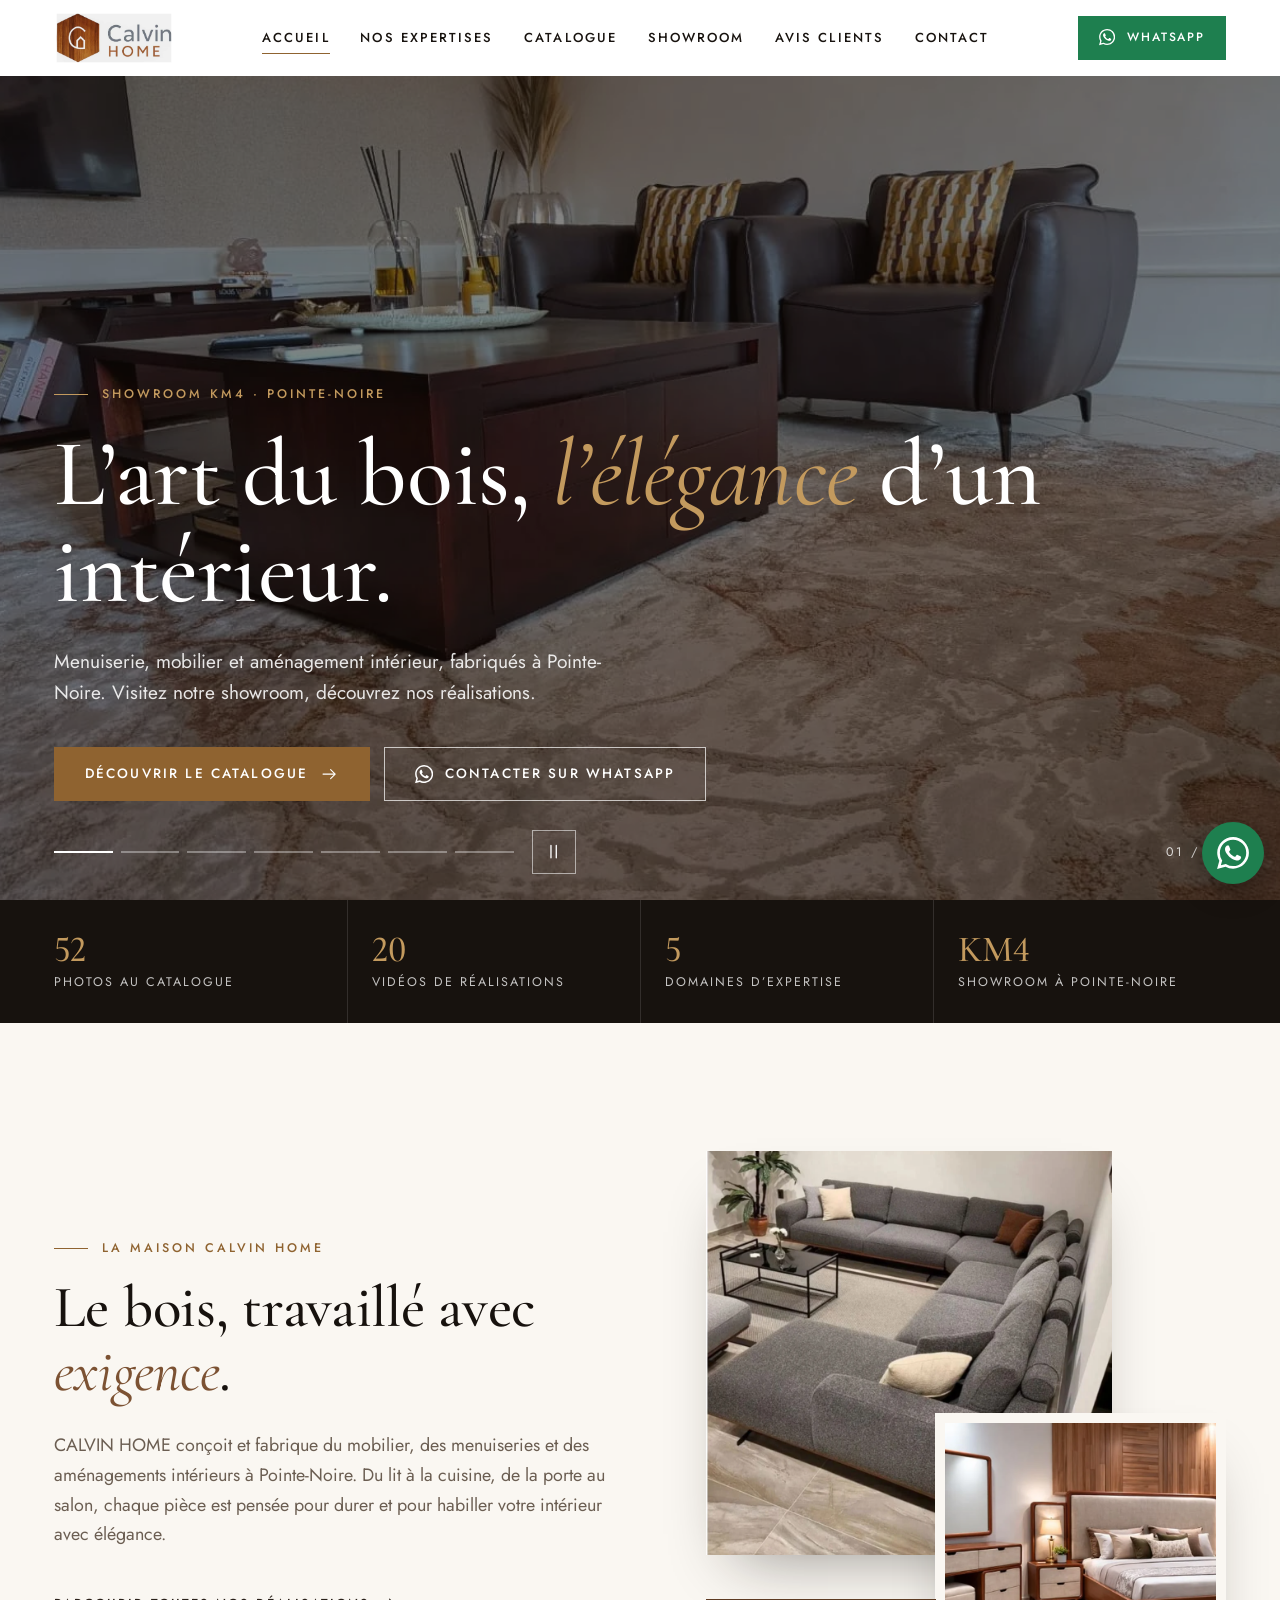
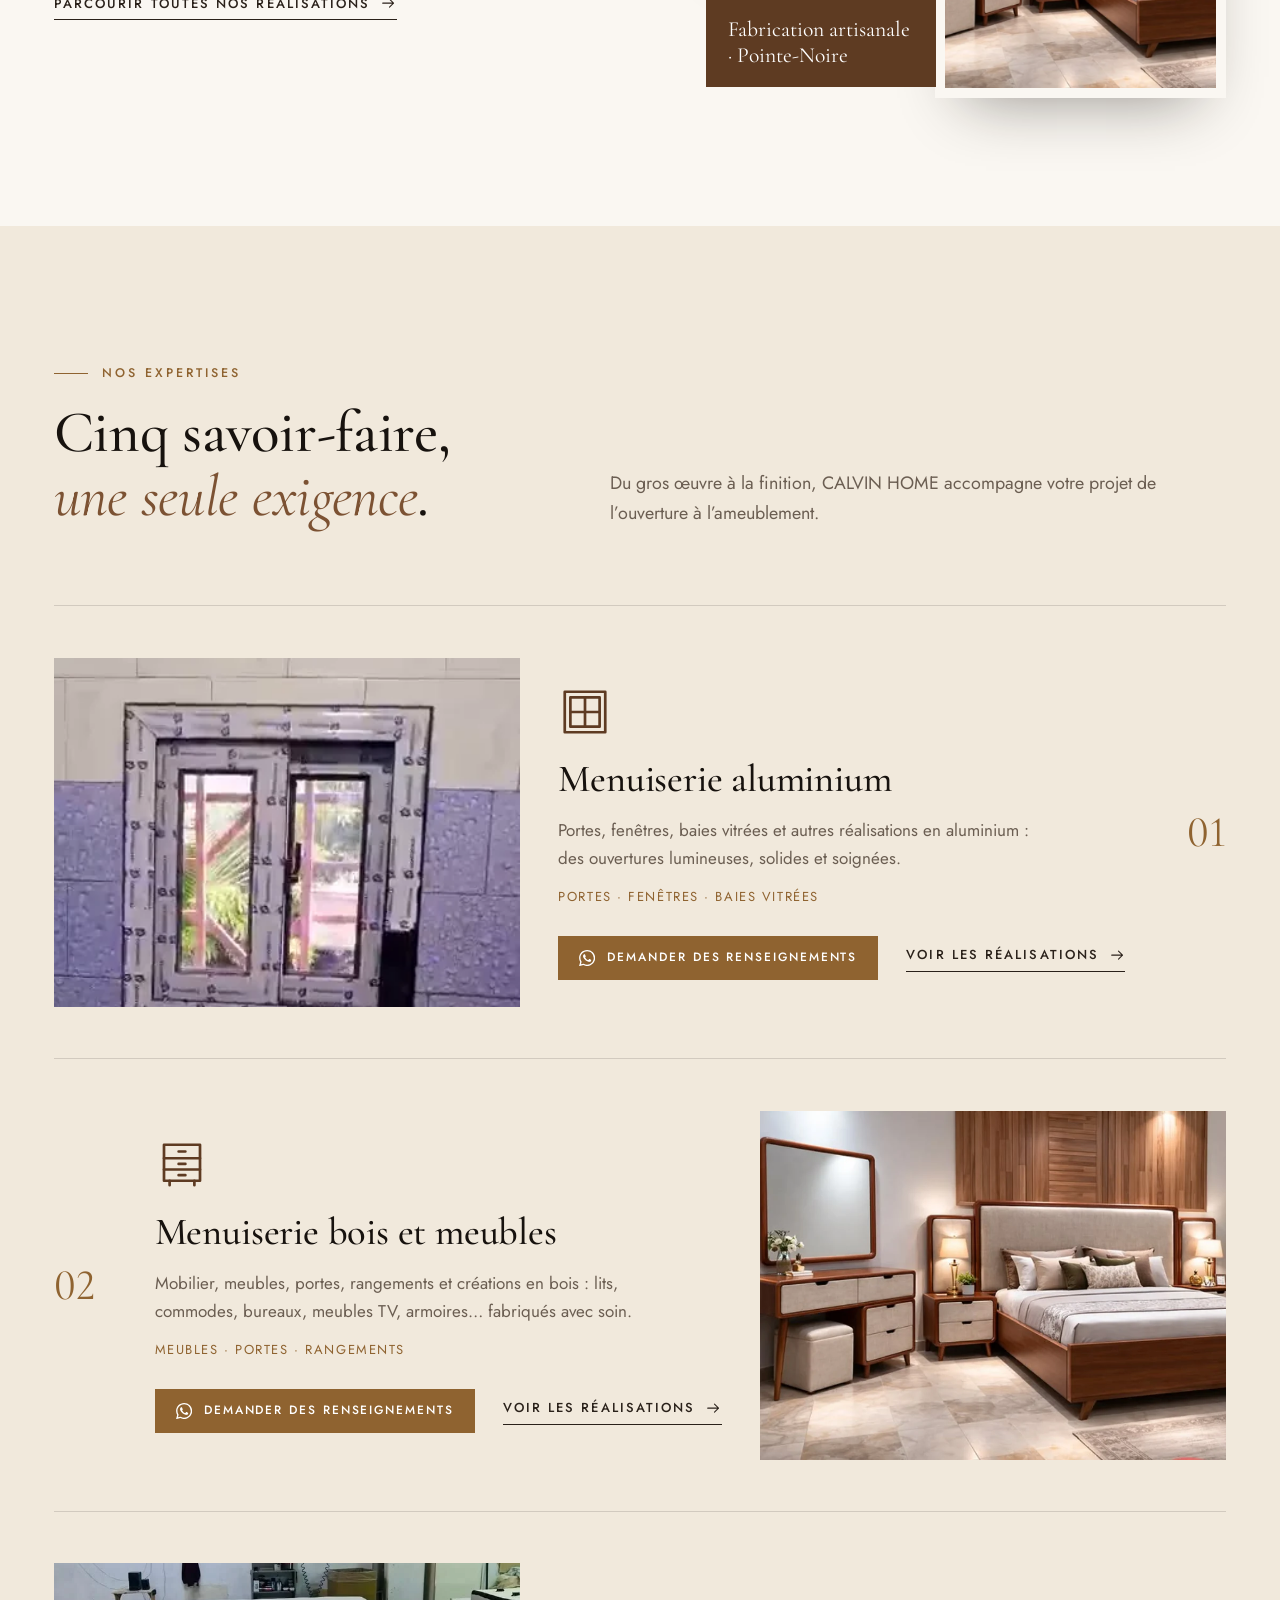
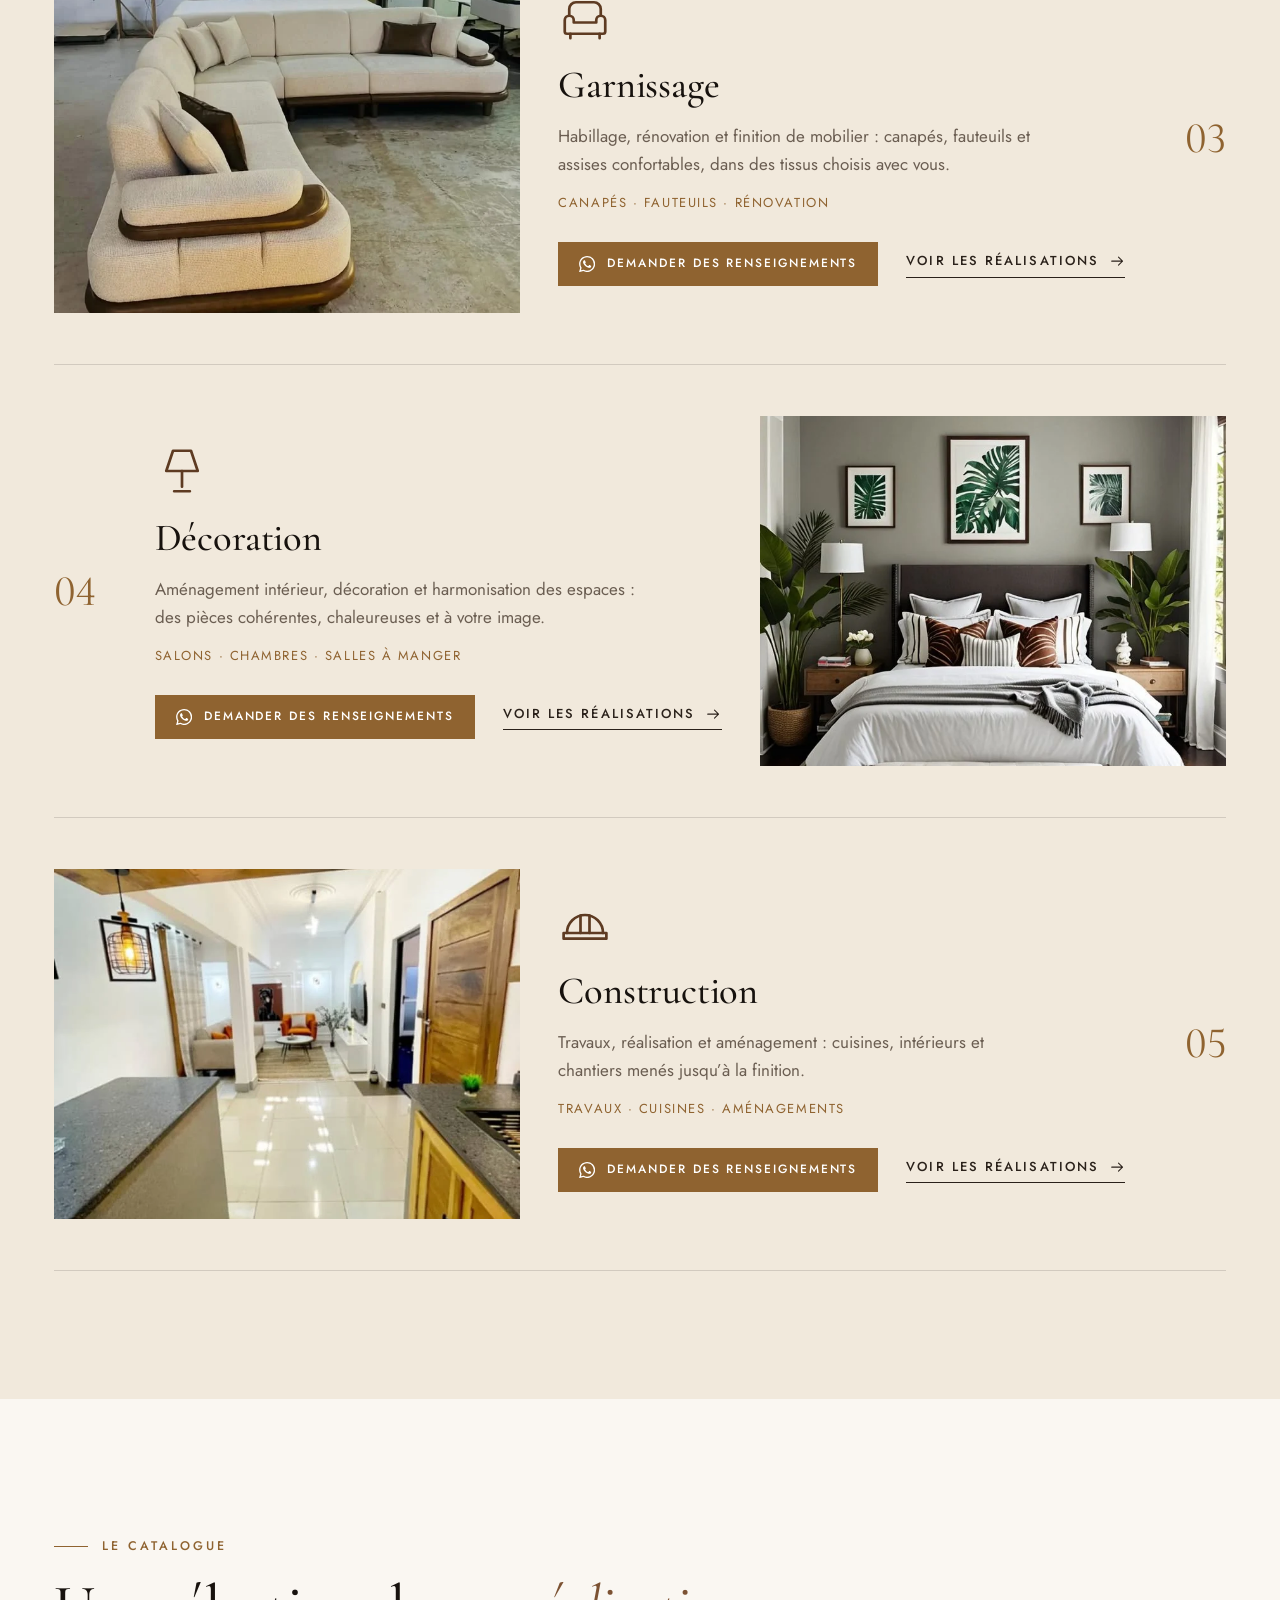
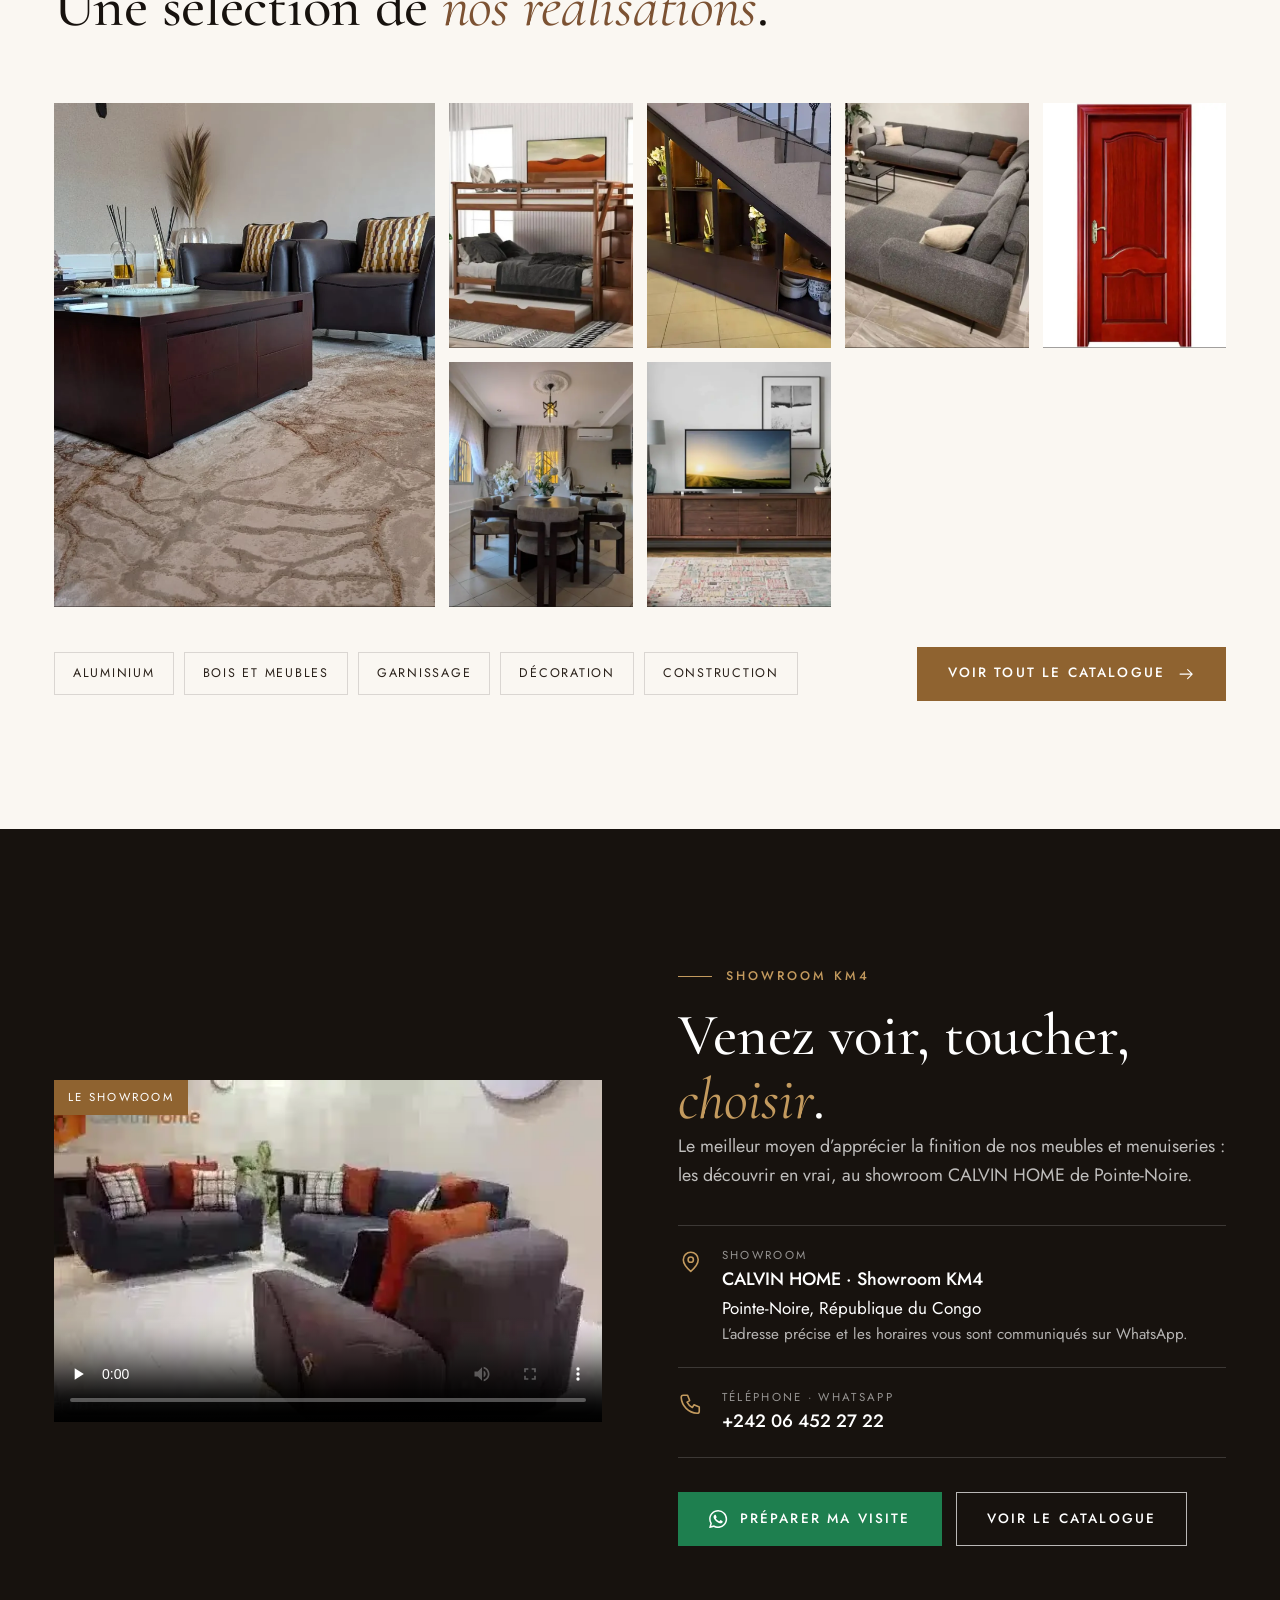
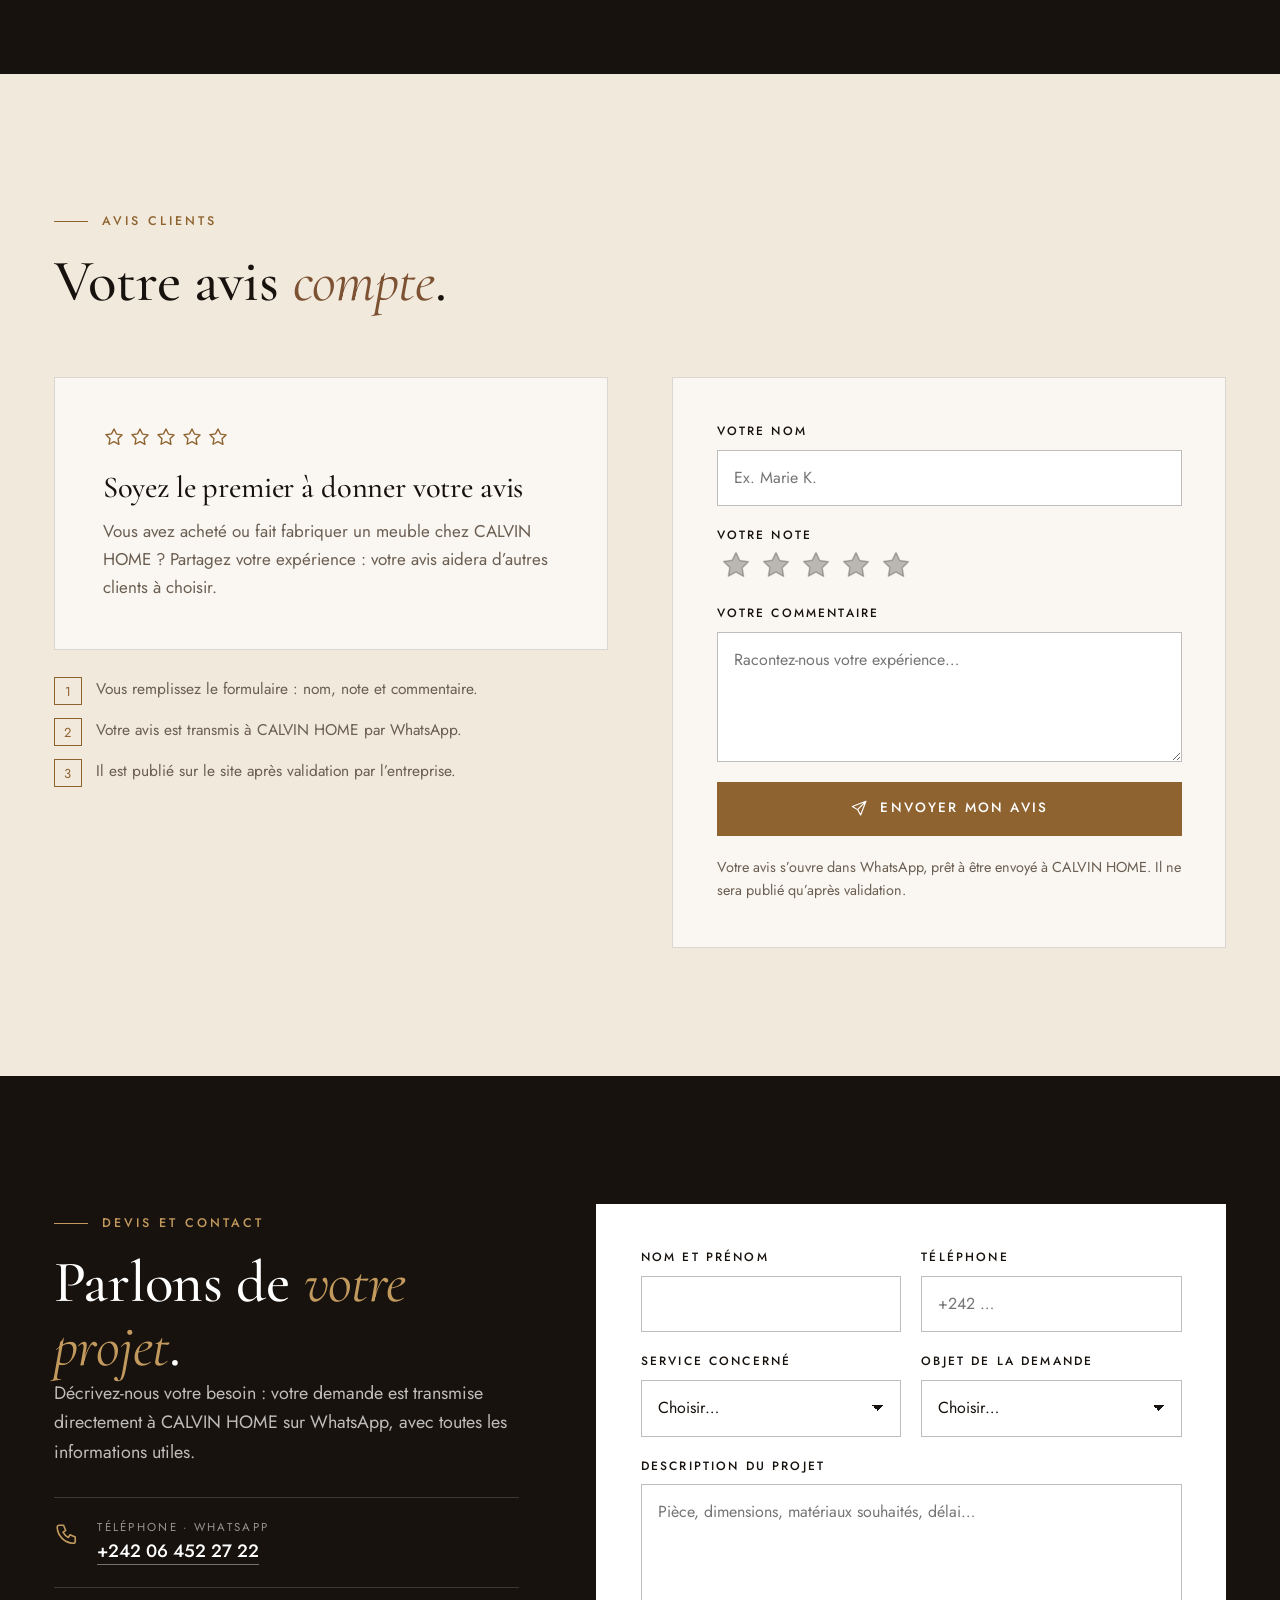
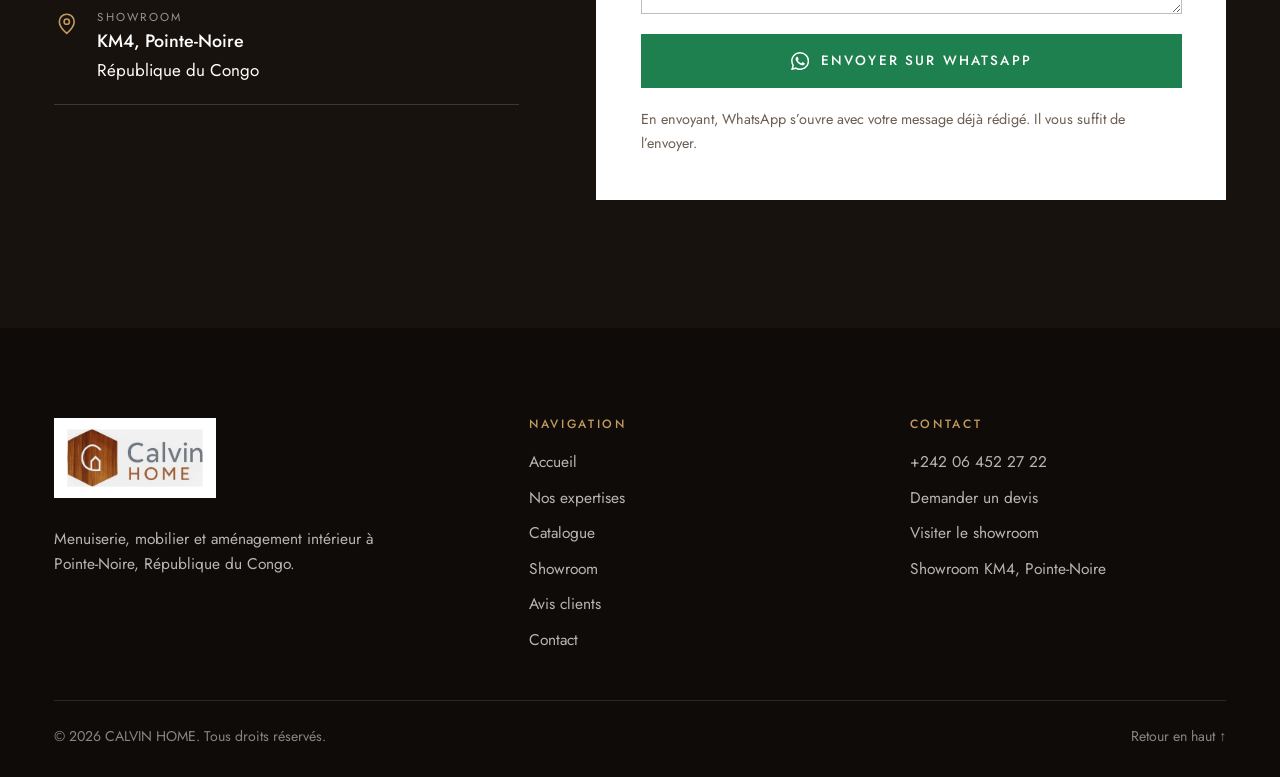
==== index.html @ 07c065e2 "feat: refonte complète du site CALVIN HOME (accueil cinématique, expertises, catalogue 72 médias, Wh" ====
<!doctype html>
<html lang="fr">
<head>
<meta charset="utf-8">
<meta name="viewport" content="width=device-width, initial-scale=1, viewport-fit=cover">
<title>CALVIN HOME — Menuiserie, mobilier et aménagement à Pointe-Noire</title>
<meta name="description" content="CALVIN HOME, showroom KM4 à Pointe-Noire (Congo) : menuiserie aluminium, bois et meubles, garnissage, décoration et construction. Découvrez le catalogue et demandez un devis sur WhatsApp.">
<meta name="theme-color" content="#17120E">
<meta property="og:type" content="website"><meta property="og:locale" content="fr_FR"><meta property="og:site_name" content="CALVIN HOME">
<meta property="og:title" content="CALVIN HOME — Menuiserie, mobilier et aménagement à Pointe-Noire">
<meta property="og:description" content="Showroom KM4, Pointe-Noire : menuiserie aluminium, bois et meubles, garnissage, décoration et construction.">
<script type="application/ld+json">{"@context":"https://schema.org","@type":"FurnitureStore","name":"CALVIN HOME","description":"Menuiserie aluminium, menuiserie bois et meubles, garnissage, décoration et construction — Showroom KM4, Pointe-Noire.","telephone":"+242064522722","address":{"@type":"PostalAddress","addressLocality":"Pointe-Noire","addressCountry":"CG"}}</script>
<link rel="icon" type="image/png" sizes="48x48" href="assets/brand/favicon-48.png">
<link rel="apple-touch-icon" href="assets/brand/favicon-192.png">
<link rel="stylesheet" href="css/style.css">
<script>document.documentElement.className+=' js'</script>
</head>
<body id="top">
<a class="skip" href="#main">Aller au contenu</a>

<!-- ============ EN-TÊTE ============ -->
<header class="site-header">
  <div class="wrap">
    <a class="logo" href="index.html" aria-label="CALVIN HOME — Accueil"><img src="assets/brand/logo-calvin-home-officiel.jpg" width="1492" height="672" alt="CALVIN HOME"></a>
    <nav class="nav" id="nav" aria-label="Navigation principale">
      <a class="nl" href="index.html" aria-current="page">Accueil</a>
      <a class="nl" href="index.html#expertises">Nos expertises</a>
      <a class="nl" href="catalogue.html">Catalogue</a>
      <a class="nl" href="index.html#showroom">Showroom</a>
      <a class="nl" href="index.html#avis">Avis clients</a>
      <a class="nl" href="index.html#contact">Contact</a>
      <a class="btn btn-wa nav-wa" data-wa="general"><i data-ic="whatsapp"></i> WhatsApp</a>
    </nav>
    <div class="head-cta">
      <a class="btn btn-wa btn-sm" data-wa="general"><i data-ic="whatsapp"></i> WhatsApp</a>
      <a class="wa-mini" data-wa="general" aria-label="Écrire sur WhatsApp"><i data-ic="whatsapp"></i></a>
      <button class="menu-btn" id="menuBtn" aria-expanded="false" aria-controls="nav" aria-label="Ouvrir le menu"><i data-ic="menu"></i></button>
    </div>
  </div>
</header>

<main id="main">
<!-- ============ HERO ============ -->
<section class="hero" id="accueil" aria-label="Présentation de CALVIN HOME">
  <div class="slides" id="slides" aria-hidden="true">
    <div class="slide on"><img src="assets/img/IMG-20261112-WA0045.webp" alt="" fetchpriority="high"></div>
  </div>
  <div class="shade"></div>
  <div class="wrap hero-in">
    <span class="eyebrow">Showroom KM4 · Pointe-Noire</span>
    <h1>L’art du bois, <em>l’élégance</em> d’un intérieur.</h1>
    <p class="sub">Menuiserie, mobilier et aménagement intérieur, fabriqués à Pointe-Noire. Visitez notre showroom, découvrez nos réalisations.</p>
    <div class="cta">
      <a class="btn btn-solid" href="catalogue.html">Découvrir le catalogue <i data-ic="arrow"></i></a>
      <a class="btn btn-ghost" data-wa="general"><i data-ic="whatsapp"></i> Contacter sur WhatsApp</a>
    </div>
  </div>
  <div class="hero-ctl">
    <div class="wrap">
      <div class="bars" id="bars"></div>
      <button class="pp" id="pp" aria-label="Mettre le diaporama en pause"><i data-ic="pause"></i></button>
      <span class="count" id="count" aria-hidden="true">01 / 01</span>
    </div>
  </div>
</section>

<!-- ============ CHIFFRES ============ -->
<div class="strip">
  <div class="wrap">
    <div class="it"><b id="nPhotos">52</b><span>Photos au catalogue</span></div>
    <div class="it"><b id="nVideos">20</b><span>Vidéos de réalisations</span></div>
    <div class="it"><b>5</b><span>Domaines d’expertise</span></div>
    <div class="it"><b>KM4</b><span>Showroom à Pointe-Noire</span></div>
  </div>
</div>

<!-- ============ PRÉSENTATION ============ -->
<section class="sec intro" id="maison">
  <div class="wrap grid">
    <div class="reveal">
      <span class="eyebrow">La maison CALVIN HOME</span>
      <h2 class="h2">Le bois, travaillé avec <em>exigence</em>.</h2>
      <p class="lead">CALVIN HOME conçoit et fabrique du mobilier, des menuiseries et des aménagements intérieurs à Pointe-Noire. Du lit à la cuisine, de la porte au salon, chaque pièce est pensée pour durer et pour habiller votre intérieur avec élégance.</p>
      <div class="more"><a class="link-arrow" href="catalogue.html">Parcourir toutes nos réalisations <i data-ic="arrow"></i></a></div>
    </div>
    <div class="collage reveal d1">
      <img class="a" src="assets/img/IMG-20261112-WA0043.webp" alt="Canapé d’angle gris dans un salon" loading="lazy" width="1080" height="1080">
      <img class="b" src="assets/img/IMG-20261112-WA0042.webp" alt="Chambre complète en bois : lit, coiffeuse et chevets" loading="lazy" width="1080" height="607">
      <div class="tag">Fabrication artisanale · Pointe-Noire</div>
    </div>
  </div>
</section>

<!-- ============ EXPERTISES ============ -->
<section class="sec expert" id="expertises">
  <div class="wrap">
    <div class="expert-head reveal">
      <div>
        <span class="eyebrow">Nos expertises</span>
        <h2 class="h2">Cinq savoir-faire,<br><em>une seule exigence</em>.</h2>
      </div>
      <p class="lead">Du gros œuvre à la finition, CALVIN HOME accompagne votre projet de l’ouverture à l’ameublement.</p>
    </div>

    <article class="svc reveal" id="svc-aluminium">
      <div class="num">01</div>
      <div class="txt">
        <div class="si"><i data-ic="aluminium"></i></div>
        <h3>Menuiserie aluminium</h3>
        <p>Portes, fenêtres, baies vitrées et autres réalisations en aluminium : des ouvertures lumineuses, solides et soignées.</p>
        <div class="tags">Portes · Fenêtres · Baies vitrées</div>
        <div class="acts">
          <a class="btn btn-solid btn-sm" data-wa-service="Menuiserie aluminium"><i data-ic="whatsapp"></i> Demander des renseignements</a>
          <a class="link-arrow" href="catalogue.html#cat=aluminium">Voir les réalisations <i data-ic="arrow"></i></a>
        </div>
      </div>
      <div class="photo"><img src="assets/posters/service-aluminium.webp" alt="Fenêtre aluminium posée dans un mur carrelé" loading="lazy" width="368" height="276"></div>
    </article>

    <article class="svc reveal" id="svc-bois">
      <div class="num">02</div>
      <div class="txt">
        <div class="si"><i data-ic="bois"></i></div>
        <h3>Menuiserie bois et meubles</h3>
        <p>Mobilier, meubles, portes, rangements et créations en bois : lits, commodes, bureaux, meubles TV, armoires… fabriqués avec soin.</p>
        <div class="tags">Meubles · Portes · Rangements</div>
        <div class="acts">
          <a class="btn btn-solid btn-sm" data-wa-service="Menuiserie bois et meubles"><i data-ic="whatsapp"></i> Demander des renseignements</a>
          <a class="link-arrow" href="catalogue.html#cat=bois">Voir les réalisations <i data-ic="arrow"></i></a>
        </div>
      </div>
      <div class="photo"><img src="assets/img/IMG-20261112-WA0042.webp" alt="Chambre complète en bois" loading="lazy" width="1080" height="607"></div>
    </article>

    <article class="svc reveal" id="svc-garnissage">
      <div class="num">03</div>
      <div class="txt">
        <div class="si"><i data-ic="garnissage"></i></div>
        <h3>Garnissage</h3>
        <p>Habillage, rénovation et finition de mobilier : canapés, fauteuils et assises confortables, dans des tissus choisis avec vous.</p>
        <div class="tags">Canapés · Fauteuils · Rénovation</div>
        <div class="acts">
          <a class="btn btn-solid btn-sm" data-wa-service="Garnissage"><i data-ic="whatsapp"></i> Demander des renseignements</a>
          <a class="link-arrow" href="catalogue.html#cat=garnissage">Voir les réalisations <i data-ic="arrow"></i></a>
        </div>
      </div>
      <div class="photo"><img src="assets/img/IMG-20261112-WA0036.webp" alt="Canapé d’angle crème à base en bois" loading="lazy" width="1280" height="963"></div>
    </article>

    <article class="svc reveal" id="svc-decoration">
      <div class="num">04</div>
      <div class="txt">
        <div class="si"><i data-ic="decoration"></i></div>
        <h3>Décoration</h3>
        <p>Aménagement intérieur, décoration et harmonisation des espaces : des pièces cohérentes, chaleureuses et à votre image.</p>
        <div class="tags">Salons · Chambres · Salles à manger</div>
        <div class="acts">
          <a class="btn btn-solid btn-sm" data-wa-service="Décoration"><i data-ic="whatsapp"></i> Demander des renseignements</a>
          <a class="link-arrow" href="catalogue.html#cat=decoration">Voir les réalisations <i data-ic="arrow"></i></a>
        </div>
      </div>
      <div class="photo"><img src="assets/img/IMG-20261112-WA0035.webp" alt="Chambre aménagée avec banc de lit et décor" loading="lazy" width="1020" height="768"></div>
    </article>

    <article class="svc reveal" id="svc-construction">
      <div class="num">05</div>
      <div class="txt">
        <div class="si"><i data-ic="construction"></i></div>
        <h3>Construction</h3>
        <p>Travaux, réalisation et aménagement : cuisines, intérieurs et chantiers menés jusqu’à la finition.</p>
        <div class="tags">Travaux · Cuisines · Aménagements</div>
        <div class="acts">
          <a class="btn btn-solid btn-sm" data-wa-service="Construction"><i data-ic="whatsapp"></i> Demander des renseignements</a>
          <a class="link-arrow" href="catalogue.html#cat=construction">Voir les réalisations <i data-ic="arrow"></i></a>
        </div>
      </div>
      <div class="photo"><img src="assets/img/IMG-20261112-WA0053.webp" alt="Intérieur aménagé : cuisine et portes en bois" loading="lazy" width="1080" height="1080"></div>
    </article>
  </div>
</section>

<!-- ============ APERÇU CATALOGUE ============ -->
<section class="sec teaser" id="apercu">
  <div class="wrap">
    <div class="reveal">
      <span class="eyebrow">Le catalogue</span>
      <h2 class="h2">Une sélection de <em>nos réalisations</em>.</h2>
    </div>
    <div class="tz-grid reveal">
      <a href="catalogue.html" aria-label="Voir le catalogue"><img src="assets/img/IMG-20261112-WA0045.webp" alt="Salon aménagé" loading="lazy" width="1280" height="853"><span class="cap">Salon aménagé</span></a>
      <a href="catalogue.html#cat=bois"><img src="assets/thumbs/IMG-20261112-WA0057.webp" alt="Lit superposé avec escalier-rangement" loading="lazy" width="640" height="640"><span class="cap">Lit superposé</span></a>
      <a href="catalogue.html#cat=bois"><img src="assets/thumbs/IMG-20261112-WA0046.webp" alt="Rangement sur mesure sous escalier" loading="lazy" width="640" height="480"><span class="cap">Rangement sous escalier</span></a>
      <a href="catalogue.html#cat=garnissage"><img src="assets/thumbs/IMG-20261112-WA0043.webp" alt="Canapé d’angle gris" loading="lazy" width="640" height="640"><span class="cap">Canapé d’angle</span></a>
      <a href="catalogue.html#cat=bois"><img src="assets/thumbs/IMG-20261112-WA0086.webp" alt="Porte en bois" loading="lazy" width="640" height="640"><span class="cap">Porte en bois</span></a>
      <a href="catalogue.html#cat=decoration"><img src="assets/thumbs/IMG-20261112-WA0047.webp" alt="Salle à manger" loading="lazy" width="640" height="640"><span class="cap">Salle à manger</span></a>
      <a href="catalogue.html#cat=bois"><img src="assets/thumbs/IMG-20261112-WA0089.webp" alt="Meuble TV" loading="lazy" width="640" height="640"><span class="cap">Meuble TV</span></a>
    </div>
    <div class="tz-foot">
      <div class="cats" aria-label="Catégories du catalogue">
        <a href="catalogue.html#cat=aluminium">Aluminium</a>
        <a href="catalogue.html#cat=bois">Bois et meubles</a>
        <a href="catalogue.html#cat=garnissage">Garnissage</a>
        <a href="catalogue.html#cat=decoration">Décoration</a>
        <a href="catalogue.html#cat=construction">Construction</a>
      </div>
      <a class="btn btn-solid" href="catalogue.html">Voir tout le catalogue <i data-ic="arrow"></i></a>
    </div>
  </div>
</section>

<!-- ============ SHOWROOM ============ -->
<section class="sec dark showroom" id="showroom">
  <div class="wrap grid">
    <div class="vid reveal">
      <span class="badge">Le showroom</span>
      <video controls playsinline preload="none" poster="assets/posters/VID-20261112-WA0106.webp" aria-label="Visite vidéo du showroom CALVIN HOME">
        <source src="assets/video/VID-20261112-WA0106.mp4" type="video/mp4">
      </video>
    </div>
    <div class="reveal d1">
      <span class="eyebrow">Showroom KM4</span>
      <h2 class="h2">Venez voir, toucher, <em>choisir</em>.</h2>
      <p class="lead">Le meilleur moyen d’apprécier la finition de nos meubles et menuiseries : les découvrir en vrai, au showroom CALVIN HOME de Pointe-Noire.</p>
      <ul class="facts">
        <li><i data-ic="pin"></i><div><small>Showroom</small><b>CALVIN HOME · Showroom KM4</b><div>Pointe-Noire, République du Congo</div><div class="note">L’adresse précise et les horaires vous sont communiqués sur WhatsApp.</div></div></li>
        <li><i data-ic="phone"></i><div><small>Téléphone · WhatsApp</small><b><a data-phone href="#">+242 06 452 27 22</a></b></div></li>
      </ul>
      <div class="cta">
        <a class="btn btn-wa" data-wa="visite"><i data-ic="whatsapp"></i> Préparer ma visite</a>
        <a class="btn btn-ghost" href="catalogue.html">Voir le catalogue</a>
      </div>
    </div>
  </div>
</section>

<!-- ============ AVIS ============ -->
<section class="sec reviews" id="avis">
  <div class="wrap">
    <div class="reveal">
      <span class="eyebrow">Avis clients</span>
      <h2 class="h2">Votre avis <em>compte</em>.</h2>
    </div>
    <div class="rv-grid">
      <div class="reveal">
        <div id="rvList" class="rv-list"></div>
        <div id="rvEmpty" class="rv-empty">
          <span class="stars" id="emptyStars" aria-hidden="true"></span>
          <h3>Soyez le premier à donner votre avis</h3>
          <p>Vous avez acheté ou fait fabriquer un meuble chez CALVIN HOME ? Partagez votre expérience : votre avis aidera d’autres clients à choisir.</p>
        </div>
        <ol class="process">
          <li>Vous remplissez le formulaire : nom, note et commentaire.</li>
          <li id="rvStep2">Votre avis est transmis à CALVIN HOME.</li>
          <li>Il est publié sur le site après validation par l’entreprise.</li>
        </ol>
      </div>
      <form class="form reveal d1" id="rvForm" novalidate>
        <div class="hp" aria-hidden="true" style="position:absolute;left:-9999px"><label>Ne pas remplir<input id="rvWeb" name="website" tabindex="-1" autocomplete="off"></label></div>
        <div class="field"><label for="rvName">Votre nom</label><input id="rvName" name="nom" type="text" maxlength="60" autocomplete="name" required placeholder="Ex. Marie K."><span class="err">Merci d’indiquer votre nom.</span></div>
        <fieldset class="field" id="rateField"><legend>Votre note</legend>
          <div class="rate" id="rate"></div>
          <span class="err">Merci de choisir une note de 1 à 5 étoiles.</span>
        </fieldset>
        <div class="field"><label for="rvText">Votre commentaire</label><textarea id="rvText" name="commentaire" maxlength="800" required placeholder="Racontez-nous votre expérience…"></textarea><span class="err">Merci d’écrire un commentaire.</span></div>
        <button class="btn btn-solid" type="submit"><i data-ic="send"></i> Envoyer mon avis</button>
        <p class="hint" id="rvHint">Il ne sera publié qu’après validation.</p>
        <div class="fb" id="rvFb" role="status"></div>
      </form>
    </div>
  </div>
</section>

<!-- ============ CONTACT / DEVIS ============ -->
<section class="sec dark contact" id="contact">
  <div class="wrap grid">
    <div class="reveal">
      <span class="eyebrow">Devis et contact</span>
      <h2 class="h2">Parlons de <em>votre projet</em>.</h2>
      <p class="lead">Décrivez-nous votre besoin : votre demande est transmise directement à CALVIN HOME sur WhatsApp, avec toutes les informations utiles.</p>
      <ul class="facts">
        <li><i data-ic="phone"></i><div><small>Téléphone · WhatsApp</small><b><a data-phone href="#">+242 06 452 27 22</a></b></div></li>
        <li><i data-ic="pin"></i><div><small>Showroom</small><b>KM4, Pointe-Noire</b><div>République du Congo</div></div></li>
      </ul>
    </div>
    <form class="form reveal d1" id="qForm" novalidate>
      <div class="row2">
        <div class="field"><label for="qName">Nom et prénom</label><input id="qName" type="text" autocomplete="name" required><span class="err">Merci d’indiquer votre nom et prénom.</span></div>
        <div class="field"><label for="qTel">Téléphone</label><input id="qTel" type="tel" inputmode="tel" autocomplete="tel" required placeholder="+242 …"><span class="err">Merci d’indiquer un numéro valide.</span></div>
      </div>
      <div class="row2">
        <div class="field"><label for="qSvc">Service concerné</label>
          <select id="qSvc" required>
            <option value="">Choisir…</option>
            <option>Menuiserie aluminium</option>
            <option>Menuiserie bois et meubles</option>
            <option>Garnissage</option>
            <option>Décoration</option>
            <option>Construction</option>
            <option>Je ne sais pas encore</option>
          </select><span class="err">Merci de choisir un service.</span></div>
        <div class="field"><label for="qObj">Objet de la demande</label>
          <select id="qObj" required>
            <option value="">Choisir…</option>
            <option>Demande de devis</option>
            <option>Renseignements sur un produit</option>
            <option>Renseignements sur un service</option>
            <option>Visite du showroom</option>
            <option>Autre demande</option>
          </select><span class="err">Merci de choisir l’objet de votre demande.</span></div>
      </div>
      <div class="field"><label for="qDesc">Description du projet</label><textarea id="qDesc" required placeholder="Pièce, dimensions, matériaux souhaités, délai…"></textarea><span class="err">Merci de décrire brièvement votre projet.</span></div>
      <button class="btn btn-wa" type="submit"><i data-ic="whatsapp"></i> Envoyer sur WhatsApp</button>
      <p class="hint">En envoyant, WhatsApp s’ouvre avec votre message déjà rédigé. Il vous suffit de l’envoyer.</p>
      <div class="fb" id="qFb" role="status"></div>
    </form>
  </div>
</section>
</main>

<!-- ============ PIED DE PAGE ============ -->
<footer class="footer">
  <div class="wrap">
    <div class="top">
      <div>
        <a class="logo-plaque" href="index.html" aria-label="CALVIN HOME — Accueil"><img src="assets/brand/logo-calvin-home-officiel.jpg" width="1492" height="672" alt="CALVIN HOME" loading="lazy"></a>
        <p class="about">Menuiserie, mobilier et aménagement intérieur à Pointe-Noire, République du Congo.</p>
      </div>
      <div>
        <h4>Navigation</h4>
        <ul>
          <li><a href="index.html">Accueil</a></li>
          <li><a href="index.html#expertises">Nos expertises</a></li>
          <li><a href="catalogue.html">Catalogue</a></li>
          <li><a href="index.html#showroom">Showroom</a></li>
          <li><a href="index.html#avis">Avis clients</a></li>
          <li><a href="index.html#contact">Contact</a></li>
        </ul>
      </div>
      <div>
        <h4>Contact</h4>
        <ul>
          <li><a data-phone href="#">+242 06 452 27 22</a></li>
          <li><a data-wa="devis">Demander un devis</a></li>
          <li><a data-wa="visite">Visiter le showroom</a></li>
          <li>Showroom KM4, Pointe-Noire</li>
        </ul>
      </div>
    </div>
    <div class="bot"><span>© <span id="year">2026</span> CALVIN HOME. Tous droits réservés.</span><a href="#top">Retour en haut ↑</a></div>
  </div>
</footer>

<a class="wa-float" data-wa="general" aria-label="Contacter CALVIN HOME sur WhatsApp"><span class="lbl">Écrivez-nous</span><i data-ic="whatsapp"></i></a>

<script src="js/data.js"></script>
<script src="js/avis-valides.js"></script>
<script src="js/firebase-config.js"></script>
<script src="js/reviews.js"></script>
<script src="js/common.js"></script>
<script src="js/home.js"></script>
</body>
</html>
---- css/style.css ----
/* ==========================================================
   CALVIN HOME — Showroom haut de gamme · Luxe contemporain
   ========================================================== */
/* ---------- Polices auto-hébergées (fonctionnent hors ligne, sans Google) ---------- */
@font-face{font-family:"Cormorant Garamond";font-style:normal;font-weight:400;font-display:swap;src:url(../assets/fonts/cormorant-garamond-latin-400-normal.woff2) format("woff2")}
@font-face{font-family:"Cormorant Garamond";font-style:normal;font-weight:500;font-display:swap;src:url(../assets/fonts/cormorant-garamond-latin-500-normal.woff2) format("woff2")}
@font-face{font-family:"Cormorant Garamond";font-style:italic;font-weight:400;font-display:swap;src:url(../assets/fonts/cormorant-garamond-latin-400-italic.woff2) format("woff2")}
@font-face{font-family:"Cormorant Garamond";font-style:italic;font-weight:500;font-display:swap;src:url(../assets/fonts/cormorant-garamond-latin-500-italic.woff2) format("woff2")}
@font-face{font-family:"Jost";font-style:normal;font-weight:400;font-display:swap;src:url(../assets/fonts/jost-latin-400-normal.woff2) format("woff2")}
@font-face{font-family:"Jost";font-style:normal;font-weight:500;font-display:swap;src:url(../assets/fonts/jost-latin-500-normal.woff2) format("woff2")}
:root{
  --cream:#F1E9DC;      /* beige crème */
  --ivory:#FAF7F2;      /* blanc cassé */
  --sand:#E6DAC7;
  --wood:#5E3B22;       /* brun bois */
  --brown:#7C5233;      /* marron chaleureux */
  --ink:#17120E;        /* noir profond */
  --ink-2:#2A211A;
  --bronze:#8F6330;     /* bronze (texte sûr sur ivoire) */
  --bronze-l:#C39A5E;   /* bronze clair (sur fond sombre) */
  --muted:#6B5E52;
  --line:rgba(23,18,14,.14);
  --wa:#1E7F4F;
  --hh:76px;
  --serif:"Cormorant Garamond","Cormorant",Georgia,"Times New Roman",serif;
  --sans:"Jost","Helvetica Neue",Arial,system-ui,sans-serif;
  --pad:clamp(18px,4.2vw,64px);
  --ease:cubic-bezier(.22,.61,.36,1);
}
*,*::before,*::after{box-sizing:border-box}
html{scroll-behavior:smooth;-webkit-text-size-adjust:100%;scroll-padding-top:calc(var(--hh) + 8px)}
html.lock{overflow:hidden}
body{margin:0;background:var(--ivory);color:var(--ink-2);font-family:var(--sans);font-size:17px;line-height:1.65;font-weight:400;-webkit-font-smoothing:antialiased;overflow-x:hidden}
img,video,svg{display:block;max-width:100%}
img{height:auto}
a{color:inherit;text-decoration:none}
button{font:inherit;color:inherit;background:none;border:0;cursor:pointer;padding:0}
h1,h2,h3,h4,.svc .num,.strip b{font-variant-numeric:lining-nums;font-feature-settings:"lnum" 1}
h1,h2,h3,h4{font-family:var(--serif);font-weight:500;line-height:1.08;margin:0;color:var(--ink);letter-spacing:-.005em}
p{margin:0}
:focus-visible{outline:2px solid var(--bronze);outline-offset:3px}
.ic{width:1.25em;height:1.25em;flex:none}
.sr{position:absolute;width:1px;height:1px;overflow:hidden;clip:rect(0 0 0 0);white-space:nowrap}
.skip{position:absolute;left:12px;top:-60px;background:var(--ink);color:#fff;padding:10px 16px;z-index:200}
.skip:focus{top:12px}
.wrap{width:100%;max-width:1360px;margin:0 auto;padding:0 var(--pad)}

/* ---------- Typo utilitaires ---------- */
.eyebrow{display:inline-flex;align-items:center;gap:14px;font-size:12.5px;letter-spacing:.24em;text-transform:uppercase;font-weight:500;color:var(--bronze)}
.eyebrow::before{content:"";width:34px;height:1px;background:currentColor}
.dark .eyebrow,.hero .eyebrow{color:var(--bronze-l)}
.h2{font-size:clamp(2.3rem,4.6vw,4rem);margin-top:18px}
.h2 em{font-style:italic;color:var(--brown);font-weight:400}
.dark .h2,.dark .h2 em{color:#fff}.dark .h2 em{color:var(--bronze-l)}
.lead{font-size:clamp(1.05rem,1.4vw,1.22rem);color:var(--muted);max-width:56ch}
.dark .lead{color:rgba(255,255,255,.72)}
section{position:relative}
.sec{padding:clamp(72px,10vw,150px) 0}

/* ---------- Boutons ---------- */
.btn{display:inline-flex;align-items:center;justify-content:center;gap:12px;min-height:54px;padding:0 30px;font-size:13.5px;letter-spacing:.16em;text-transform:uppercase;font-weight:500;border:1px solid transparent;transition:background .3s var(--ease),color .3s var(--ease),border-color .3s var(--ease),transform .3s var(--ease);text-align:center;border-radius:0;white-space:nowrap}
.btn .ic{width:1.35em;height:1.35em}
.btn-solid{background:var(--bronze);color:#fff}
.btn-solid:hover{background:var(--wood)}
.btn-ghost{border-color:rgba(255,255,255,.7);color:#fff}
.btn-ghost:hover{background:#fff;color:var(--ink)}
.btn-line{border-color:var(--ink);color:var(--ink)}
.btn-line:hover{background:var(--ink);color:#fff}
.btn-wa{background:var(--wa);color:#fff}
.btn-wa:hover{background:#17653f}
.btn-sm{min-height:44px;padding:0 20px;font-size:12px}
.link-arrow{display:inline-flex;align-items:center;gap:10px;font-size:13px;letter-spacing:.16em;text-transform:uppercase;font-weight:500;border-bottom:1px solid currentColor;padding-bottom:5px;transition:gap .3s var(--ease),color .3s}
.link-arrow:hover{gap:16px;color:var(--bronze)}

/* ---------- En-tête ---------- */
.site-header{position:fixed;inset:0 0 auto 0;height:var(--hh);background:#fff;z-index:100;border-bottom:1px solid transparent;transition:box-shadow .3s,border-color .3s}
.site-header.scrolled{border-color:var(--line);box-shadow:0 6px 24px rgba(23,18,14,.07)}
.site-header .wrap{height:100%;display:flex;align-items:center;justify-content:space-between;gap:24px}
.logo{display:block;flex:none}
.logo img{height:calc(var(--hh) - 22px);width:auto}
.nav{display:flex;align-items:center;gap:clamp(18px,2.4vw,40px)}
.nav a.nl{font-size:13px;letter-spacing:.16em;text-transform:uppercase;font-weight:500;position:relative;padding:8px 0;color:var(--ink)}
.nav a.nl::after{content:"";position:absolute;left:0;bottom:2px;width:100%;height:1px;background:var(--bronze);transform:scaleX(0);transform-origin:left;transition:transform .35s var(--ease)}
.nav a.nl:hover::after,.nav a.nl[aria-current="page"]::after{transform:scaleX(1)}
.nav-wa{display:none}
.head-cta{display:flex;align-items:center;gap:12px}
.menu-btn{display:none;width:48px;height:48px;align-items:center;justify-content:center;border:1px solid var(--line)}
.menu-btn .ic{width:26px;height:26px}
.wa-mini{display:none;width:48px;height:48px;align-items:center;justify-content:center;background:var(--wa);color:#fff}
.wa-mini .ic{width:26px;height:26px}

/* ---------- Hero cinématique ---------- */
.hero{position:relative;height:100vh;height:100svh;min-height:600px;margin-top:0;padding-top:var(--hh);background:var(--ink);color:#fff;overflow:hidden;isolation:isolate}
.slides{position:absolute;inset:0;z-index:-2}
.slide{position:absolute;inset:0;opacity:0;transition:opacity 1.4s var(--ease);background:var(--ink)}
.slide.on{opacity:1}
.slide img,.slide video{position:absolute;inset:0;width:100%;height:100%;object-fit:cover;object-position:center}
.slide.on img{animation:kb 9s linear forwards}
.slide video{transform:scale(1.12);transform-origin:65% 35%}
@media (min-width:721px){.slide video{filter:blur(.8px) saturate(1.04)}} /* adoucit la compression des vidéos 640 px agrandies en plein écran */
@keyframes kb{from{transform:scale(1)}to{transform:scale(1.06)}}
.shade{position:absolute;inset:0;z-index:-1;background:rgba(20,13,8,.5)}
.hero-in{position:relative;height:100%;display:flex;flex-direction:column;justify-content:flex-end;padding-bottom:clamp(88px,11vh,130px)}
.hero h1{font-size:clamp(2.9rem,7.4vw,7rem);color:#fff;max-width:12.6em;margin:22px 0 0;font-weight:500;line-height:1.02}
.hero h1 em{font-style:italic;color:var(--bronze-l);font-weight:400}
.hero .sub{margin-top:26px;font-size:clamp(1.05rem,1.5vw,1.3rem);max-width:46ch;color:rgba(255,255,255,.88)}
.hero .cta{display:flex;flex-wrap:wrap;gap:14px;margin-top:38px}
.hero-ctl{position:absolute;left:0;right:0;bottom:26px;z-index:3}
.hero-ctl .wrap{display:flex;align-items:center;gap:18px}
.bars{display:flex;gap:8px;flex:1;max-width:460px}
.bars button{flex:1;height:30px;position:relative}
.bars button::before{content:"";position:absolute;left:0;right:0;top:14px;height:2px;background:rgba(255,255,255,.35)}
.bars button i{position:absolute;left:0;top:14px;height:2px;width:0;background:#fff}
.bars button.on i{animation:fill var(--dur,8s) linear forwards}
.paused .bars button.on i{animation-play-state:paused}
@keyframes fill{to{width:100%}}
.pp{width:44px;height:44px;border:1px solid rgba(255,255,255,.55);display:flex;align-items:center;justify-content:center;color:#fff}
.pp:hover{background:#fff;color:var(--ink)}
.count{font-size:12.5px;letter-spacing:.2em;color:rgba(255,255,255,.8);margin-left:auto}
.scroll-cue{display:none}

/* ---------- Bandeau de réassurance ---------- */
.strip{background:var(--ink);color:#fff}
.strip .wrap{display:grid;grid-template-columns:repeat(4,1fr)}
.strip .it{padding:30px 24px;border-left:1px solid rgba(255,255,255,.12);display:flex;flex-direction:column;gap:2px}
.strip .it:first-child{border-left:0;padding-left:0}
.strip b{font-family:var(--serif);font-size:2.3rem;font-weight:500;color:var(--bronze-l);line-height:1.1}
.strip span{font-size:12.5px;letter-spacing:.16em;text-transform:uppercase;color:rgba(255,255,255,.75)}

/* ---------- Présentation ---------- */
.intro{background:var(--ivory)}
.intro .grid{display:grid;grid-template-columns:1.05fr .95fr;gap:clamp(36px,6vw,110px);align-items:center}
.intro p.lead{margin-top:28px}
.intro .more{margin-top:38px}
.collage{position:relative;aspect-ratio:1/1.05}
.collage img{position:absolute;object-fit:cover;box-shadow:0 30px 60px -30px rgba(23,18,14,.45)}
.collage .a{inset:0 22% 26% 0;width:78%;height:74%}
.collage .b{right:0;bottom:0;width:56%;height:52%;border:10px solid var(--ivory)}
.collage .tag{position:absolute;left:0;bottom:2%;background:var(--wood);color:#fff;padding:18px 22px;max-width:230px;font-family:var(--serif);font-size:1.35rem;line-height:1.2}

/* ---------- Expertises ---------- */
.expert{background:var(--cream)}
.expert-head{display:flex;justify-content:space-between;align-items:flex-end;gap:40px;flex-wrap:wrap;margin-bottom:clamp(40px,6vw,80px)}
.svc{display:grid;grid-template-columns:repeat(12,1fr);gap:0 clamp(20px,3vw,48px);align-items:center;padding:clamp(28px,4vw,56px) 0;border-top:1px solid var(--line)}
.svc:last-child{border-bottom:1px solid var(--line)}
.svc .num{grid-column:1/2;font-family:var(--serif);font-size:clamp(2rem,3.4vw,3.2rem);color:var(--bronze);font-weight:400;line-height:1}
.svc .txt{grid-column:2/8}
.svc .photo{grid-column:8/13;aspect-ratio:4/3;overflow:hidden;background:var(--sand)}
.svc:nth-child(even) .txt{grid-column:6/12;grid-row:1}
.svc:nth-child(even) .num{grid-column:12/13;grid-row:1;text-align:right}
.svc:nth-child(even) .photo{grid-column:1/6;grid-row:1}
.svc .photo img{width:100%;height:100%;object-fit:cover;transition:transform 1.2s var(--ease)}
.svc:hover .photo img{transform:scale(1.04)}
.svc .si{width:54px;height:54px;color:var(--wood);margin-bottom:20px}
.svc .si .ic{width:100%;height:100%;stroke-width:1.2}
.svc h3{font-size:clamp(1.9rem,3vw,2.8rem)}
.svc p{margin-top:16px;color:var(--muted);max-width:48ch}
.svc .tags{margin-top:14px;font-size:13px;letter-spacing:.12em;text-transform:uppercase;color:var(--bronze)}
.svc .acts{display:flex;flex-wrap:wrap;gap:12px 28px;margin-top:28px;align-items:center}

/* ---------- Teaser catalogue ---------- */
.teaser{background:var(--ivory)}
.tz-grid{display:grid;grid-template-columns:repeat(6,1fr);gap:14px;margin-top:clamp(36px,5vw,64px)}
.tz-grid a{position:relative;display:block;overflow:hidden;aspect-ratio:3/4;background:var(--sand)}
.tz-grid a:nth-child(1){grid-column:span 2;grid-row:span 2;aspect-ratio:auto}
.tz-grid img{width:100%;height:100%;object-fit:cover;transition:transform 1s var(--ease)}
.tz-grid a:hover img{transform:scale(1.05)}
.tz-grid .cap{position:absolute;left:0;right:0;bottom:0;padding:14px 16px;background:rgba(23,18,14,.72);color:#fff;font-size:13px;letter-spacing:.08em;transform:translateY(100%);transition:transform .4s var(--ease)}
.tz-grid a:hover .cap,.tz-grid a:focus-visible .cap{transform:none}
.tz-foot{display:flex;flex-wrap:wrap;gap:20px 36px;align-items:center;justify-content:space-between;margin-top:40px}
.cats{display:flex;flex-wrap:wrap;gap:10px}
.cats a{padding:10px 18px;border:1px solid var(--line);font-size:12.5px;letter-spacing:.14em;text-transform:uppercase;transition:all .25s}
.cats a:hover{background:var(--ink);color:#fff;border-color:var(--ink)}

/* ---------- Showroom ---------- */
.dark{background:var(--ink);color:#fff}
.showroom .grid{display:grid;grid-template-columns:1fr 1fr;gap:clamp(36px,6vw,100px);align-items:center}
.showroom .vid{position:relative;background:#000;aspect-ratio:16/10}
.showroom video{width:100%;height:100%;object-fit:cover}
.showroom .vid .badge{position:absolute;left:0;top:0;background:var(--bronze);color:#fff;padding:8px 14px;font-size:11.5px;letter-spacing:.2em;text-transform:uppercase;z-index:2;pointer-events:none}
.facts{margin:34px 0 0;padding:0;list-style:none;border-top:1px solid rgba(255,255,255,.16)}
.facts li{display:flex;gap:18px;padding:20px 0;border-bottom:1px solid rgba(255,255,255,.16);align-items:flex-start}
.facts .ic{color:var(--bronze-l);margin-top:3px;width:1.5em;height:1.5em}
.facts small{display:block;font-size:11.5px;letter-spacing:.2em;text-transform:uppercase;color:rgba(255,255,255,.55)}
.facts b{font-weight:500;font-size:1.12rem;color:#fff}
.facts .note{font-size:.95rem;color:rgba(255,255,255,.68)}
.showroom .cta{display:flex;flex-wrap:wrap;gap:14px;margin-top:34px}

/* ---------- Avis ---------- */
.reviews{background:var(--cream)}
.rv-grid{display:grid;grid-template-columns:1fr 1fr;gap:clamp(30px,5vw,90px);margin-top:clamp(36px,5vw,64px);align-items:start}
.rv-empty{border:1px solid var(--line);background:var(--ivory);padding:clamp(28px,4vw,48px)}
.stars{display:inline-flex;gap:4px;color:var(--bronze)}
.stars .ic{width:22px;height:22px}
.rv-empty h3{font-size:1.9rem;margin-top:16px}
.rv-empty p{margin-top:12px;color:var(--muted)}
.rv-list{display:grid;gap:18px}
.rv-card{background:var(--ivory);border:1px solid var(--line);padding:26px 28px}
.rv-card q{display:block;font-family:var(--serif);font-size:1.4rem;line-height:1.35;margin:12px 0;quotes:"« " " »"}
.rv-card cite{font-style:normal;font-size:12.5px;letter-spacing:.16em;text-transform:uppercase;color:var(--muted)}
.process{margin:26px 0 0;padding:0;list-style:none;display:grid;gap:12px;counter-reset:s}
.process li{counter-increment:s;display:flex;gap:14px;font-size:.97rem;color:var(--muted)}
.process li::before{content:counter(s);flex:none;width:28px;height:28px;border:1px solid var(--bronze);color:var(--bronze);font-size:13px;display:flex;align-items:center;justify-content:center;margin-top:1px}

/* ---------- Formulaires ---------- */
.form{background:var(--ivory);border:1px solid var(--line);padding:clamp(24px,3.4vw,44px);display:grid;gap:20px}
.field{display:grid;gap:8px}
.field label,.field legend{font-size:12px;letter-spacing:.18em;text-transform:uppercase;font-weight:500;color:var(--ink)}
.field legend{padding:0;float:none}
fieldset.field{border:0;padding:0;margin:0}
.field input,.field select,.field textarea{width:100%;font:inherit;font-size:16px;color:var(--ink);background:#fff;border:1px solid rgba(23,18,14,.28);padding:14px 16px;min-height:52px;border-radius:0;appearance:none;-webkit-appearance:none}
.field select{background-image:linear-gradient(45deg,transparent 50%,var(--ink) 50%),linear-gradient(135deg,var(--ink) 50%,transparent 50%);background-position:calc(100% - 22px) 50%,calc(100% - 16px) 50%;background-size:6px 6px;background-repeat:no-repeat;padding-right:44px}
.field textarea{min-height:130px;resize:vertical}
.field input:focus,.field select:focus,.field textarea:focus{outline:2px solid var(--bronze);outline-offset:0;border-color:var(--bronze)}
.field .err{display:none;color:#9B2C1C;font-size:.9rem}
.field.bad .err{display:block}
.field.bad input,.field.bad select,.field.bad textarea{border-color:#9B2C1C}
.row2{display:grid;grid-template-columns:1fr 1fr;gap:20px}
.hint{font-size:.9rem;color:var(--muted)}
.fb{display:none;padding:14px 16px;background:#e6efe8;border-left:3px solid var(--wa);font-size:.95rem}
.fb.show{display:block}
.fb a{text-decoration:underline;font-weight:500}
/* étoiles de notation */
.rate{display:flex;gap:2px;flex-direction:row-reverse;justify-content:flex-end}
.rate input{position:absolute;opacity:0;width:1px;height:1px}
.rate label{cursor:pointer;color:rgba(23,18,14,.28);padding:2px;line-height:0;font-size:inherit;letter-spacing:0}
.rate label .ic{width:34px;height:34px;fill:currentColor;stroke:currentColor;stroke-width:1}
.rate input:checked ~ label,.rate label:hover,.rate label:hover ~ label{color:var(--bronze)}
.rate input:focus-visible + label{outline:2px solid var(--bronze);outline-offset:2px}

/* ---------- Contact ---------- */
.contact .grid{display:grid;grid-template-columns:.85fr 1.15fr;gap:clamp(32px,6vw,100px);align-items:start}
.contact .facts{margin-top:30px}
.contact .facts a{color:#fff;border-bottom:1px solid rgba(255,255,255,.4)}
.contact .form{background:#fff;border-color:transparent;color:var(--ink-2)}

/* ---------- Pied de page ---------- */
.footer{background:#0E0B08;color:rgba(255,255,255,.7);padding:clamp(52px,7vw,90px) 0 28px;font-size:.97rem}
.footer .top{display:grid;grid-template-columns:1.3fr 1fr 1fr;gap:clamp(28px,5vw,80px);padding-bottom:48px;border-bottom:1px solid rgba(255,255,255,.12)}
.footer .logo-plaque{display:inline-block;background:#fff;padding:8px 10px}
.footer .logo-plaque img{height:64px;width:auto}
.footer h4{font-family:var(--sans);font-size:12px;letter-spacing:.22em;text-transform:uppercase;color:var(--bronze-l);font-weight:500;margin-bottom:18px}
.footer ul{list-style:none;margin:0;padding:0;display:grid;gap:10px}
.footer a:hover{color:#fff}
.footer .about{margin-top:20px;max-width:38ch}
.footer .bot{display:flex;justify-content:space-between;gap:16px;flex-wrap:wrap;padding-top:24px;font-size:.88rem;color:rgba(255,255,255,.5)}

/* ---------- WhatsApp flottant ---------- */
.wa-float{position:fixed;right:max(16px,env(safe-area-inset-right));bottom:max(16px,env(safe-area-inset-bottom));z-index:90;width:62px;height:62px;background:var(--wa);color:#fff;display:flex;align-items:center;justify-content:center;border-radius:50%;box-shadow:0 10px 30px -6px rgba(0,0,0,.45);transition:transform .3s var(--ease),background .3s}
.wa-float:hover{background:#17653f;transform:scale(1.06)}
.wa-float .ic{width:32px;height:32px}
.wa-float .lbl{position:absolute;right:74px;background:var(--ink);color:#fff;font-size:12.5px;letter-spacing:.12em;text-transform:uppercase;padding:10px 14px;white-space:nowrap;opacity:0;transform:translateX(8px);pointer-events:none;transition:all .3s var(--ease)}
.wa-float:hover .lbl,.wa-float:focus-visible .lbl{opacity:1;transform:none}

/* ---------- Animations d'apparition ---------- */
.js .reveal{opacity:0;transform:translateY(26px);transition:opacity .9s var(--ease),transform .9s var(--ease)}
.js .reveal.in{opacity:1;transform:none}
.js .reveal.d1{transition-delay:.1s}.js .reveal.d2{transition-delay:.2s}

/* =========================================================
   PAGE CATALOGUE
   ========================================================= */
.cat-hero{background:var(--ink);color:#fff;padding:calc(var(--hh) + clamp(52px,8vw,110px)) 0 clamp(44px,6vw,76px)}
.cat-hero h1{color:#fff;font-size:clamp(2.8rem,6.4vw,5.6rem);margin-top:18px}
.cat-hero h1 em{color:var(--bronze-l);font-style:italic;font-weight:400}
.cat-hero p{margin-top:22px;color:rgba(255,255,255,.75);max-width:58ch;font-size:1.1rem}
.toolbar{position:sticky;top:var(--hh);z-index:50;background:rgba(250,247,242,.97);backdrop-filter:blur(8px);border-bottom:1px solid var(--line)}
.toolbar .wrap{display:flex;gap:14px 28px;align-items:center;justify-content:space-between;padding-top:14px;padding-bottom:14px;flex-wrap:wrap}
.chips{display:flex;gap:8px;overflow-x:auto;scrollbar-width:none;margin:0 calc(var(--pad) * -1);padding:2px var(--pad);flex:1 1 560px;-webkit-overflow-scrolling:touch}
.chips::-webkit-scrollbar{display:none}
.chip{flex:none;display:inline-flex;align-items:center;gap:8px;min-height:44px;padding:0 16px;border:1px solid var(--line);font-size:12.5px;letter-spacing:.12em;text-transform:uppercase;font-weight:500;background:transparent;transition:all .25s;white-space:nowrap}
.chip .n{font-size:11px;opacity:.65;letter-spacing:.04em}
.chip:hover{border-color:var(--ink)}
.chip[aria-pressed="true"]{background:var(--ink);color:#fff;border-color:var(--ink)}
.seg{display:inline-flex;border:1px solid var(--line);flex:none}
.seg button{min-height:44px;padding:0 16px;font-size:12.5px;letter-spacing:.12em;text-transform:uppercase;display:inline-flex;align-items:center;gap:8px;font-weight:500}
.seg button+button{border-left:1px solid var(--line)}
.seg button[aria-pressed="true"]{background:var(--wood);color:#fff}
.cat-main{scroll-margin-top:calc(var(--hh) + 74px);padding:clamp(32px,4vw,56px) 0 clamp(64px,8vw,110px);background:var(--ivory);min-height:70vh}
.res{display:flex;justify-content:space-between;gap:14px;flex-wrap:wrap;font-size:.95rem;color:var(--muted);margin-bottom:26px}
.res b{color:var(--ink);font-weight:500}
.masonry{column-count:3;column-gap:18px}
.card{break-inside:avoid;margin:0 0 18px;position:relative;display:block;width:100%;text-align:left;background:var(--sand);overflow:hidden;cursor:zoom-in}
.card .im{position:relative;overflow:hidden;background:var(--sand)}
.card img{width:100%;height:auto;transition:transform .9s var(--ease)}
.card:hover img{transform:scale(1.035)}
.card .meta{position:absolute;left:0;right:0;bottom:0;padding:34px 16px 14px;color:#fff;background:rgba(23,18,14,.6);opacity:0;transform:translateY(12px);transition:all .4s var(--ease)}
.card:hover .meta,.card:focus-visible .meta{opacity:1;transform:none}
.card .meta b{display:block;font-family:var(--serif);font-size:1.25rem;font-weight:500;line-height:1.15}
.card .meta span{font-size:11.5px;letter-spacing:.16em;text-transform:uppercase;color:var(--bronze-l)}
.card .kind{position:absolute;left:10px;top:10px;background:rgba(23,18,14,.78);color:#fff;font-size:11px;letter-spacing:.14em;padding:6px 10px;display:flex;gap:6px;align-items:center}
.card .kind .ic{width:15px;height:15px}
.card .playbtn{position:absolute;left:50%;top:50%;width:66px;height:66px;margin:-33px 0 0 -33px;border-radius:50%;background:rgba(255,255,255,.92);color:var(--ink);display:flex;align-items:center;justify-content:center;transition:transform .3s var(--ease),background .3s}
.card:hover .playbtn{transform:scale(1.1);background:var(--bronze);color:#fff}
.card .playbtn .ic{margin-left:3px}
.cap-m{display:none;padding:12px 4px 4px;background:var(--ivory)}
.empty{padding:60px 20px;text-align:center;border:1px dashed var(--line);display:none}
.empty.show{display:block}
.empty h3{font-size:2rem}.empty p{margin:12px auto 24px;max-width:46ch;color:var(--muted)}
.pager{display:flex;flex-wrap:wrap;gap:8px;justify-content:center;align-items:center;margin-top:clamp(36px,5vw,64px)}
.pager button,.pager span{min-width:48px;height:48px;display:inline-flex;align-items:center;justify-content:center;border:1px solid var(--line);font-size:15px;font-weight:500;padding:0 14px;gap:8px;background:transparent;transition:all .25s}
.pager button:hover:not(:disabled){border-color:var(--ink)}
.pager button[aria-current="page"]{background:var(--ink);color:#fff;border-color:var(--ink)}
.pager button:disabled{opacity:.35;cursor:not-allowed}
.pager span.dots{border:0;min-width:24px;padding:0}
.pager .pn{font-size:12.5px;letter-spacing:.14em;text-transform:uppercase}
.page-info{text-align:center;margin-top:16px;font-size:.93rem;color:var(--muted)}
.cta-band{background:var(--wood);color:#fff;padding:clamp(48px,6vw,80px) 0}
.cta-band .wrap{display:flex;flex-wrap:wrap;gap:24px 48px;align-items:center;justify-content:space-between}
.cta-band h2{color:#fff;font-size:clamp(1.9rem,3.4vw,3rem);max-width:22ch}

/* Lightbox */
.lb{position:fixed;inset:0;z-index:300;background:#0E0A07;display:none;flex-direction:column}
.lb.open{display:flex}
.lb-top{display:flex;justify-content:space-between;align-items:center;gap:16px;padding:12px var(--pad);color:#fff;flex:none}
.lb-top .c{font-size:12.5px;letter-spacing:.2em;color:rgba(255,255,255,.7)}
.lb-x{width:48px;height:48px;border:1px solid rgba(255,255,255,.4);color:#fff;display:flex;align-items:center;justify-content:center}
.lb-x:hover{background:#fff;color:var(--ink)}
.lb-stage{position:relative;flex:1;min-height:0;display:flex;align-items:center;justify-content:center;padding:0 clamp(8px,6vw,96px)}
.lb-stage img,.lb-stage video{max-width:100%;max-height:100%;width:auto;height:auto;object-fit:contain;background:#000}
.lb-nav{position:absolute;top:50%;width:52px;height:52px;margin-top:-26px;border:1px solid rgba(255,255,255,.4);color:#fff;display:flex;align-items:center;justify-content:center;background:rgba(14,10,7,.55);z-index:2}
.lb-nav:hover{background:#fff;color:var(--ink)}
.lb-prev{left:clamp(6px,1.6vw,24px)}.lb-next{right:clamp(6px,1.6vw,24px)}
.lb-bot{flex:none;display:flex;justify-content:space-between;align-items:center;gap:16px;flex-wrap:wrap;padding:16px var(--pad) calc(16px + env(safe-area-inset-bottom));color:#fff}
.lb-bot b{font-family:var(--serif);font-size:1.5rem;font-weight:500;display:block;line-height:1.15}
.lb-bot small{font-size:11.5px;letter-spacing:.18em;text-transform:uppercase;color:var(--bronze-l)}
.lb .spin{position:absolute;width:34px;height:34px;border:2px solid rgba(255,255,255,.25);border-top-color:#fff;border-radius:50%;animation:sp .8s linear infinite}
@keyframes sp{to{transform:rotate(360deg)}}

/* =========================================================
   RESPONSIVE
   ========================================================= */
@media (max-width:1100px){
  .masonry{column-count:3}
  .tz-grid{grid-template-columns:repeat(4,1fr)}
  .tz-grid a:nth-child(1){grid-column:span 2}
}
@media (max-width:960px){
  :root{--hh:68px}
  .menu-btn,.wa-mini{display:inline-flex}
  .head-cta .btn{display:none}
  .nav{position:fixed;inset:var(--hh) 0 0 0;background:var(--ivory);flex-direction:column;align-items:stretch;gap:0;padding:12px var(--pad) 40px;overflow:auto;transform:translateX(100%);visibility:hidden;transition:transform .45s var(--ease),visibility 0s .45s}
  .nav.open{transform:none;visibility:visible;transition:transform .45s var(--ease)}
  .nav a.nl{font-family:var(--serif);font-size:2rem;letter-spacing:0;text-transform:none;padding:18px 0;border-bottom:1px solid var(--line);font-weight:500}
  .nav a.nl::after{display:none}
  .nav .nav-wa{display:flex;margin-top:28px}
  .intro .grid,.showroom .grid,.rv-grid,.contact .grid{grid-template-columns:1fr}
  .svc{grid-template-columns:1fr;gap:22px}
  .svc .num,.svc:nth-child(even) .num{grid-column:1;grid-row:auto;text-align:left}
  .svc .txt,.svc:nth-child(even) .txt{grid-column:1;grid-row:auto}
  .svc .photo,.svc:nth-child(even) .photo{grid-column:1;grid-row:auto;order:-1}
  .strip .wrap{grid-template-columns:repeat(2,1fr)}
  .strip .it:nth-child(3){border-left:0;padding-left:0}
  .strip .it{padding:22px 16px}
  .footer .top{grid-template-columns:1fr 1fr}
  .footer .top>div:first-child{grid-column:1/-1}
  .collage{max-width:560px}
}
@media (max-width:720px){
  body{font-size:16.5px}
  .masonry{column-count:2;column-gap:10px}
  .card{margin-bottom:10px}
  .card .meta{display:none}
  .cap-m{display:block}
  .cap-m b{font-family:var(--serif);font-size:1.05rem;font-weight:500;line-height:1.2;color:var(--ink);display:block}
  .cap-m span{font-size:10.5px;letter-spacing:.14em;text-transform:uppercase;color:var(--bronze)}
  .card{background:var(--ivory)}
  .card .playbtn{width:52px;height:52px;margin:-26px 0 0 -26px}
  .hero h1{font-size:clamp(2.6rem,12.5vw,3.8rem)}
  .hero .cta .btn{width:100%}
  .hero-ctl{bottom:16px}
  .hero-ctl .wrap{padding-right:84px}
  .pp{order:-1}
  .count{display:none}
  .tz-grid{grid-template-columns:repeat(2,1fr);gap:10px}
  .tz-grid a:nth-child(1){grid-column:span 2;grid-row:auto;aspect-ratio:4/3}
  .tz-grid .cap{display:none}
  .row2{grid-template-columns:1fr}
  .toolbar .wrap{padding-top:10px;padding-bottom:10px}
  .seg{width:100%}.seg button{flex:1;justify-content:center;padding:0 8px}
  .lb-stage{padding:0}
  .lb-nav{width:44px;height:44px;margin-top:-22px}
  .lb-prev{left:8px}.lb-next{right:8px}
  .lb-bot{padding-bottom:calc(20px + env(safe-area-inset-bottom))}
  .lb-bot .btn{width:100%}
  .wa-float{width:56px;height:56px}
  .wa-float .lbl{display:none}
  .footer .top{grid-template-columns:1fr}
  .pager .pn{display:none}
  .btn{padding:0 22px}
}
@media (max-width:420px){
  .masonry{column-count:2}
  .strip b{font-size:1.9rem}
}
@media (prefers-reduced-motion:reduce){
  *,*::before,*::after{animation-duration:.01ms !important;animation-iteration-count:1 !important;transition-duration:.01ms !important;scroll-behavior:auto !important}
  .slide.on img{animation:none}
}
@media print{.site-header,.wa-float,.hero-ctl{display:none}}
.fb.err-msg{background:#f6e4e0;border-left-color:#a33a2a}
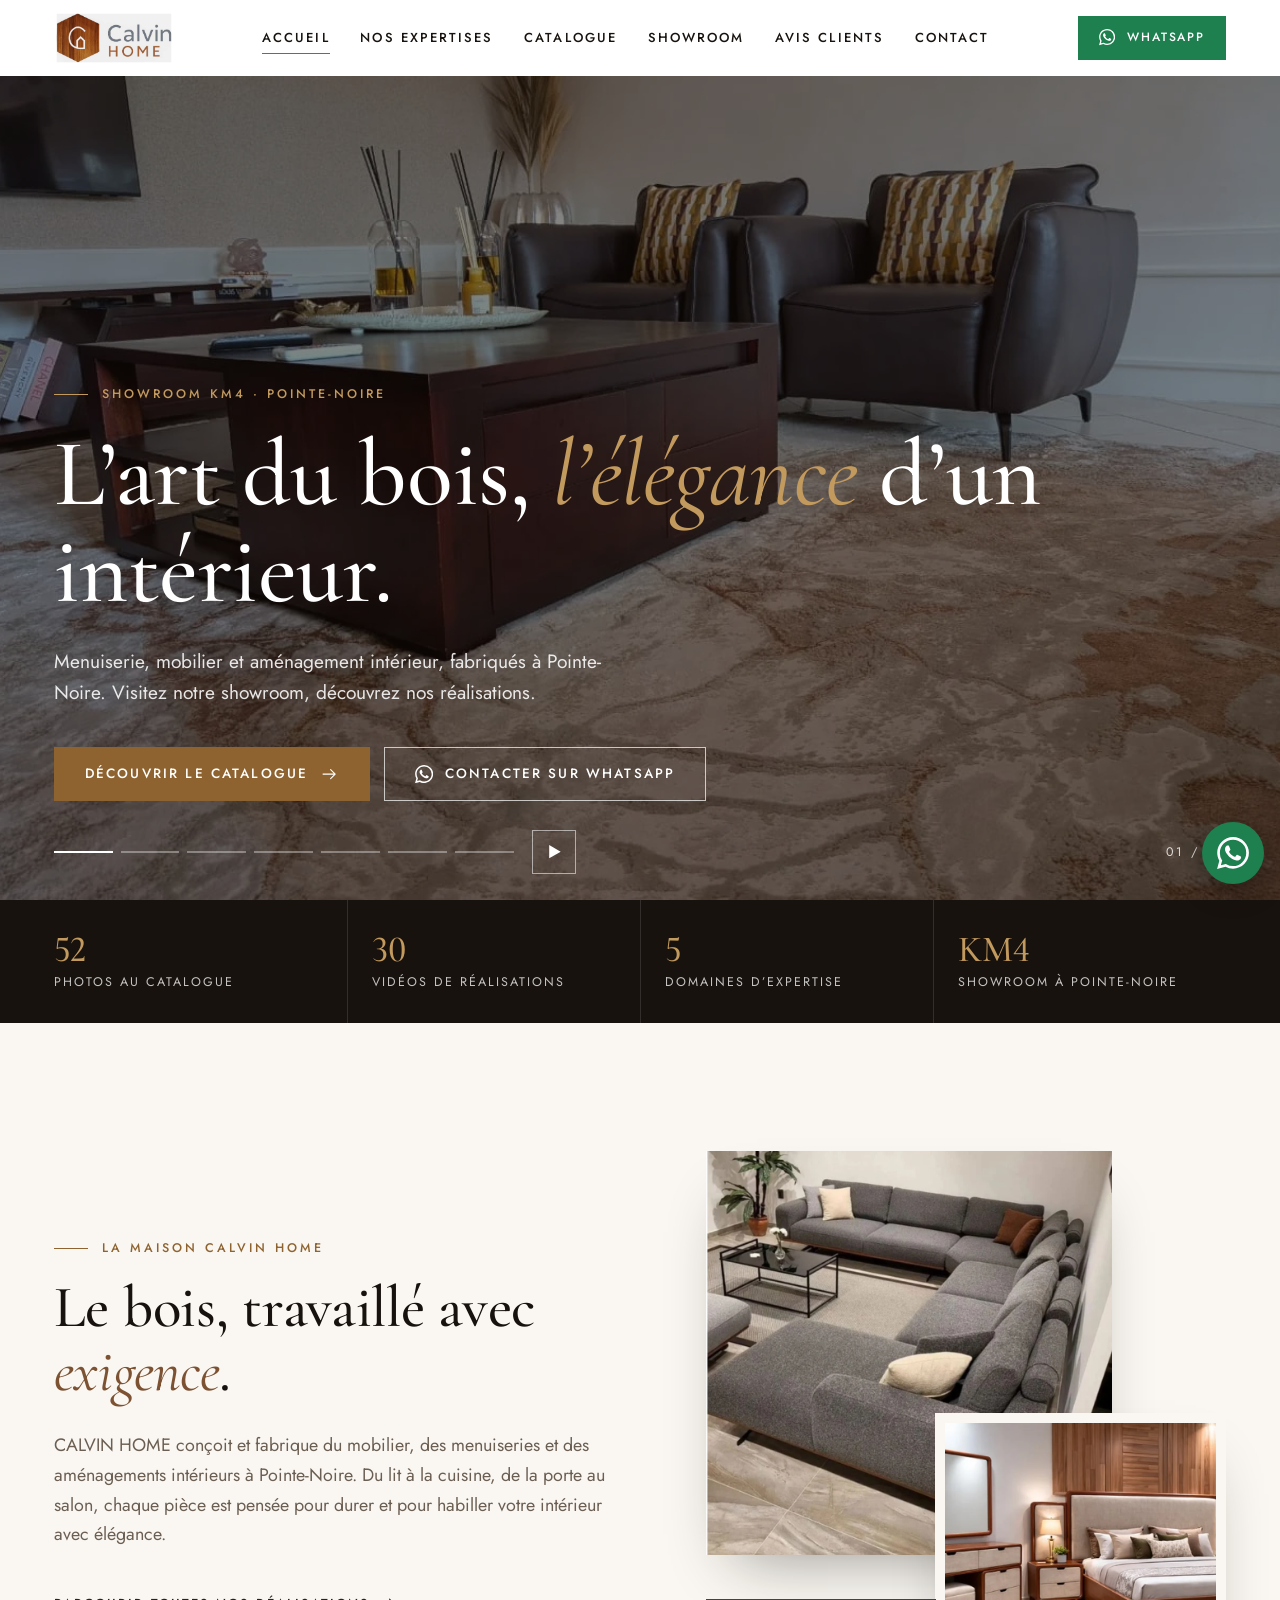
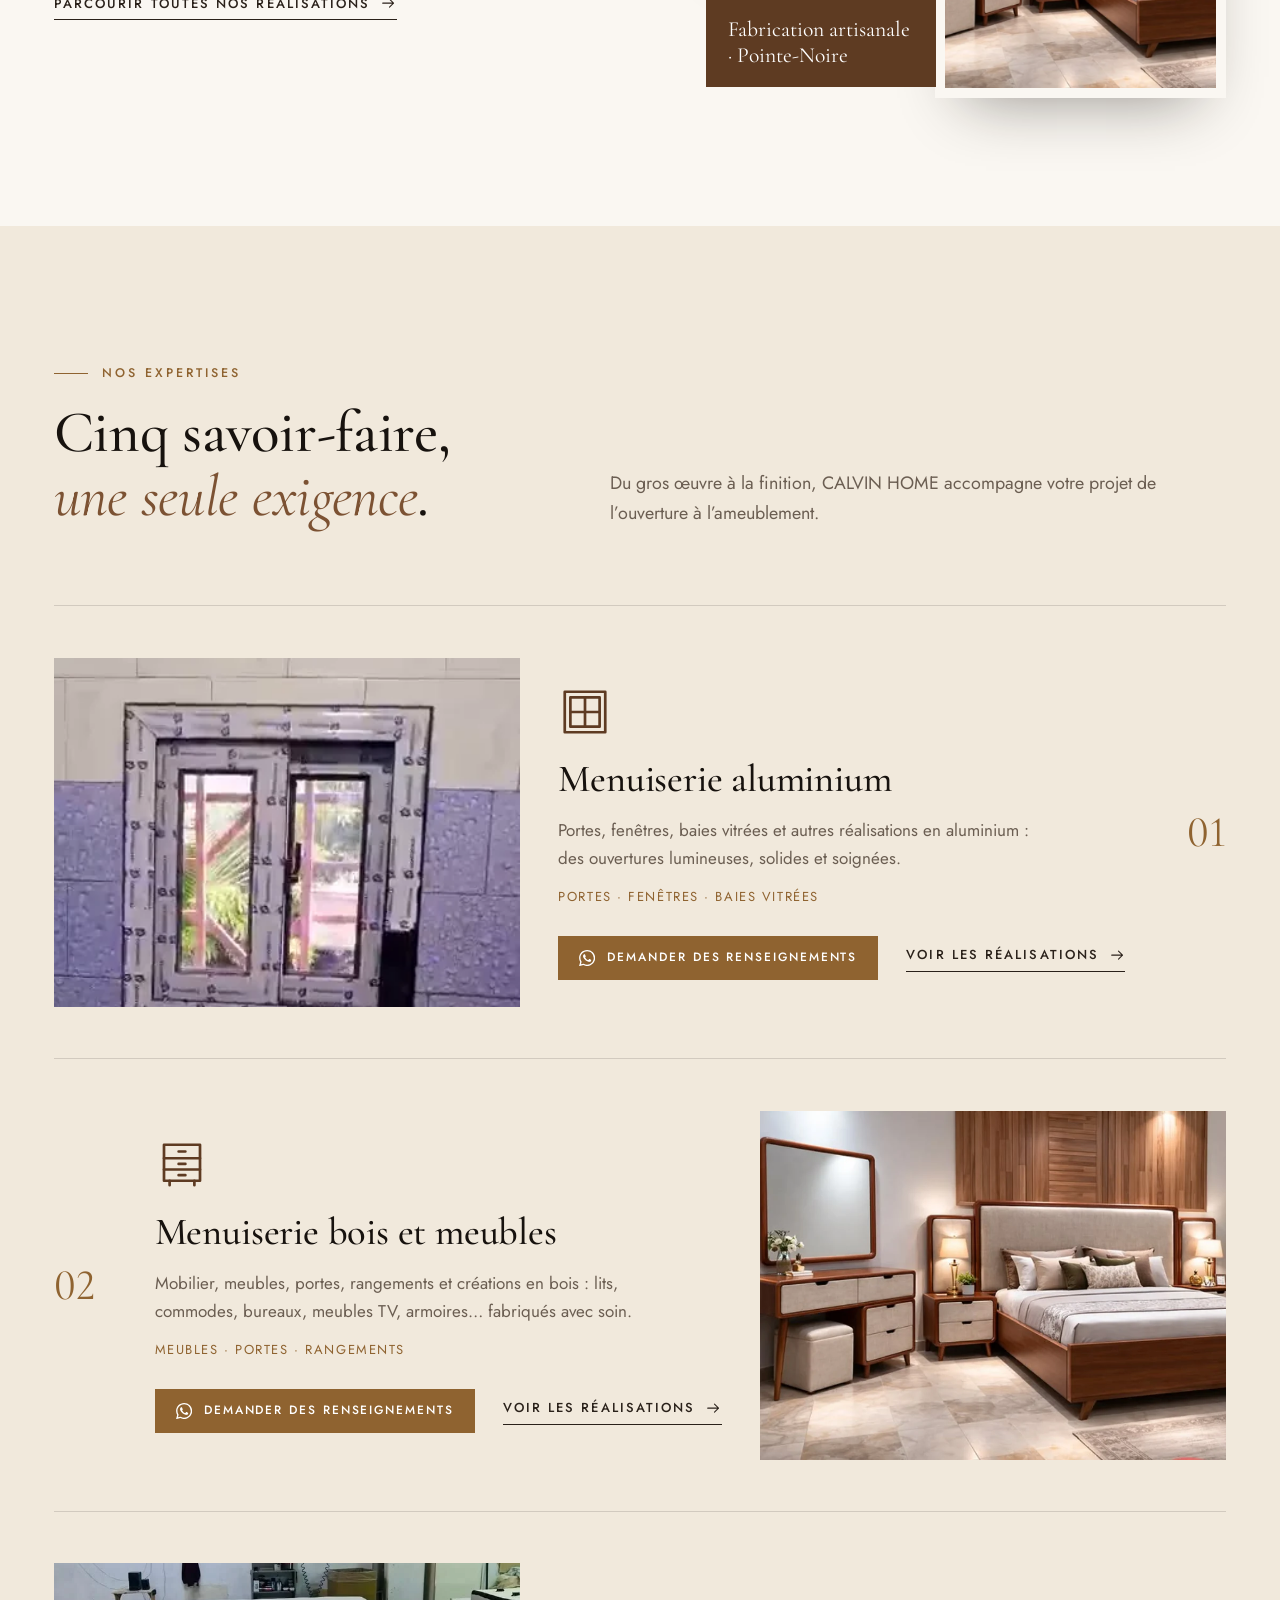
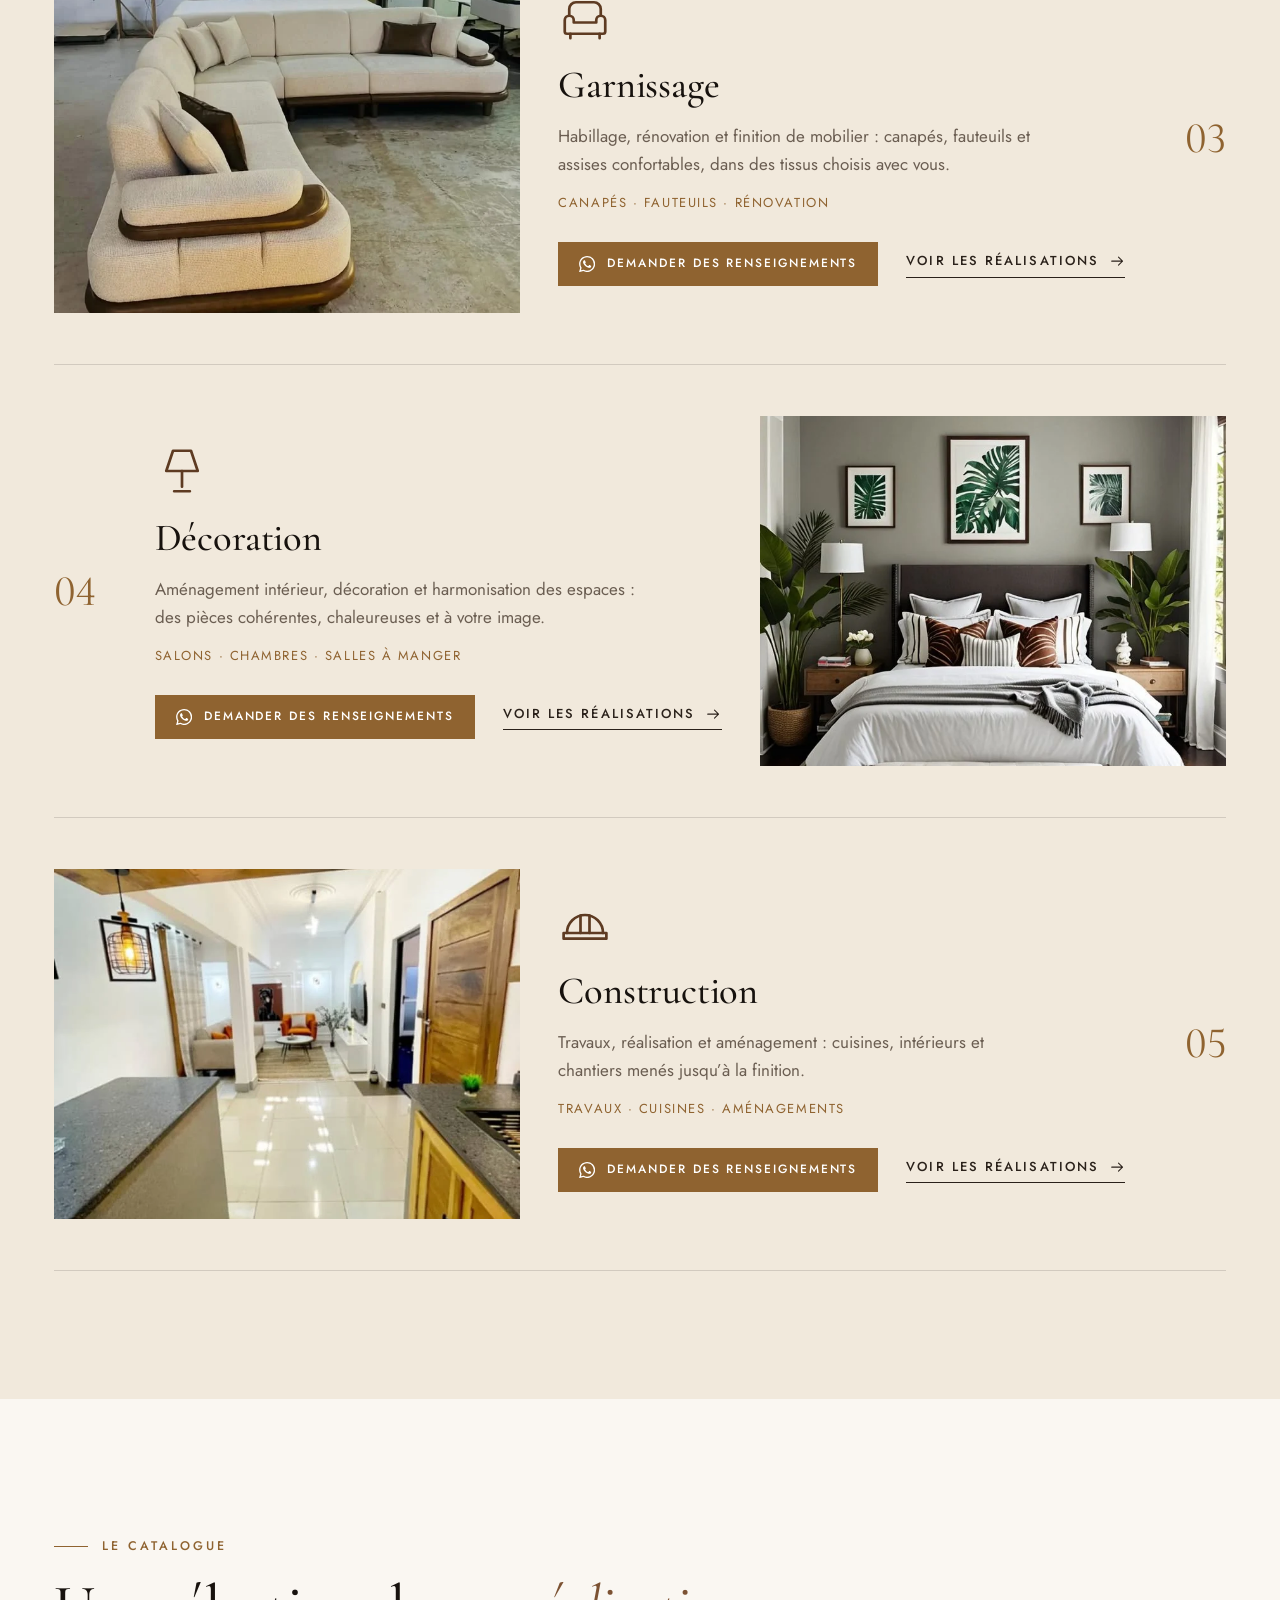
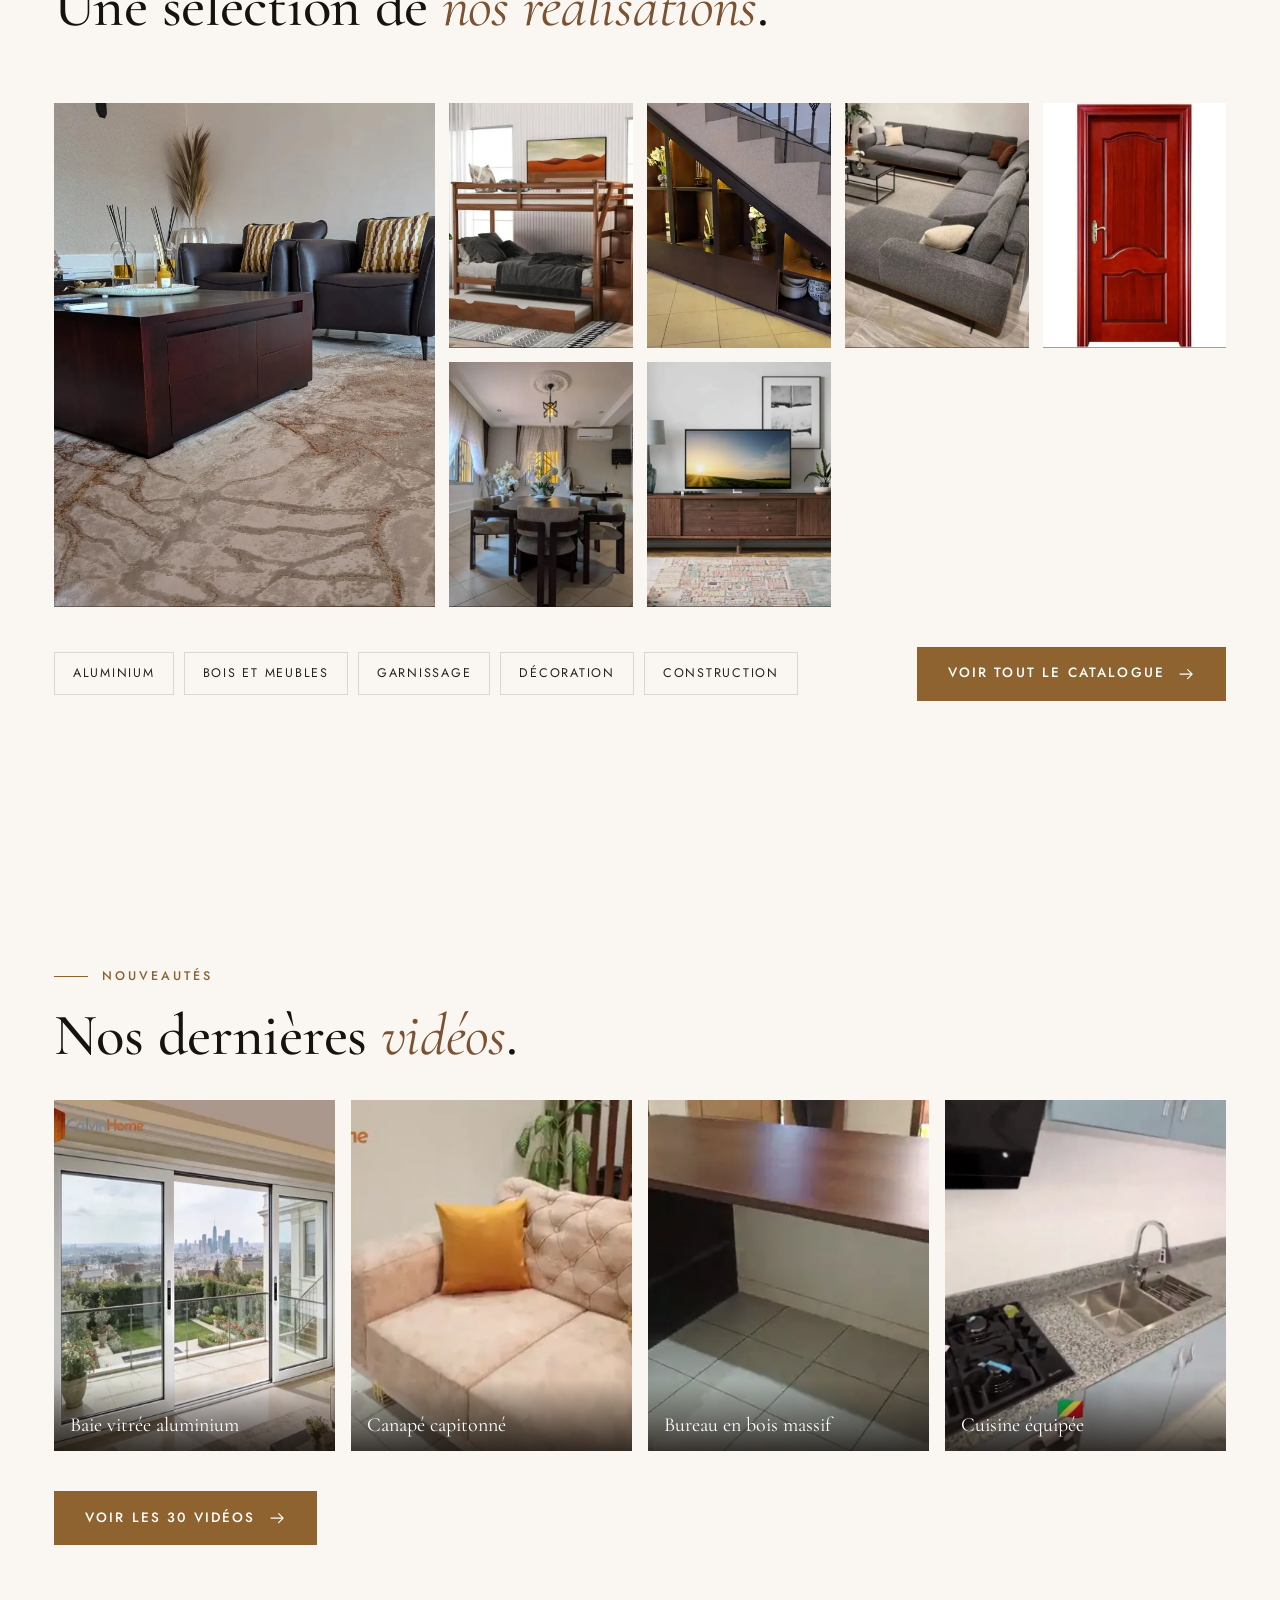
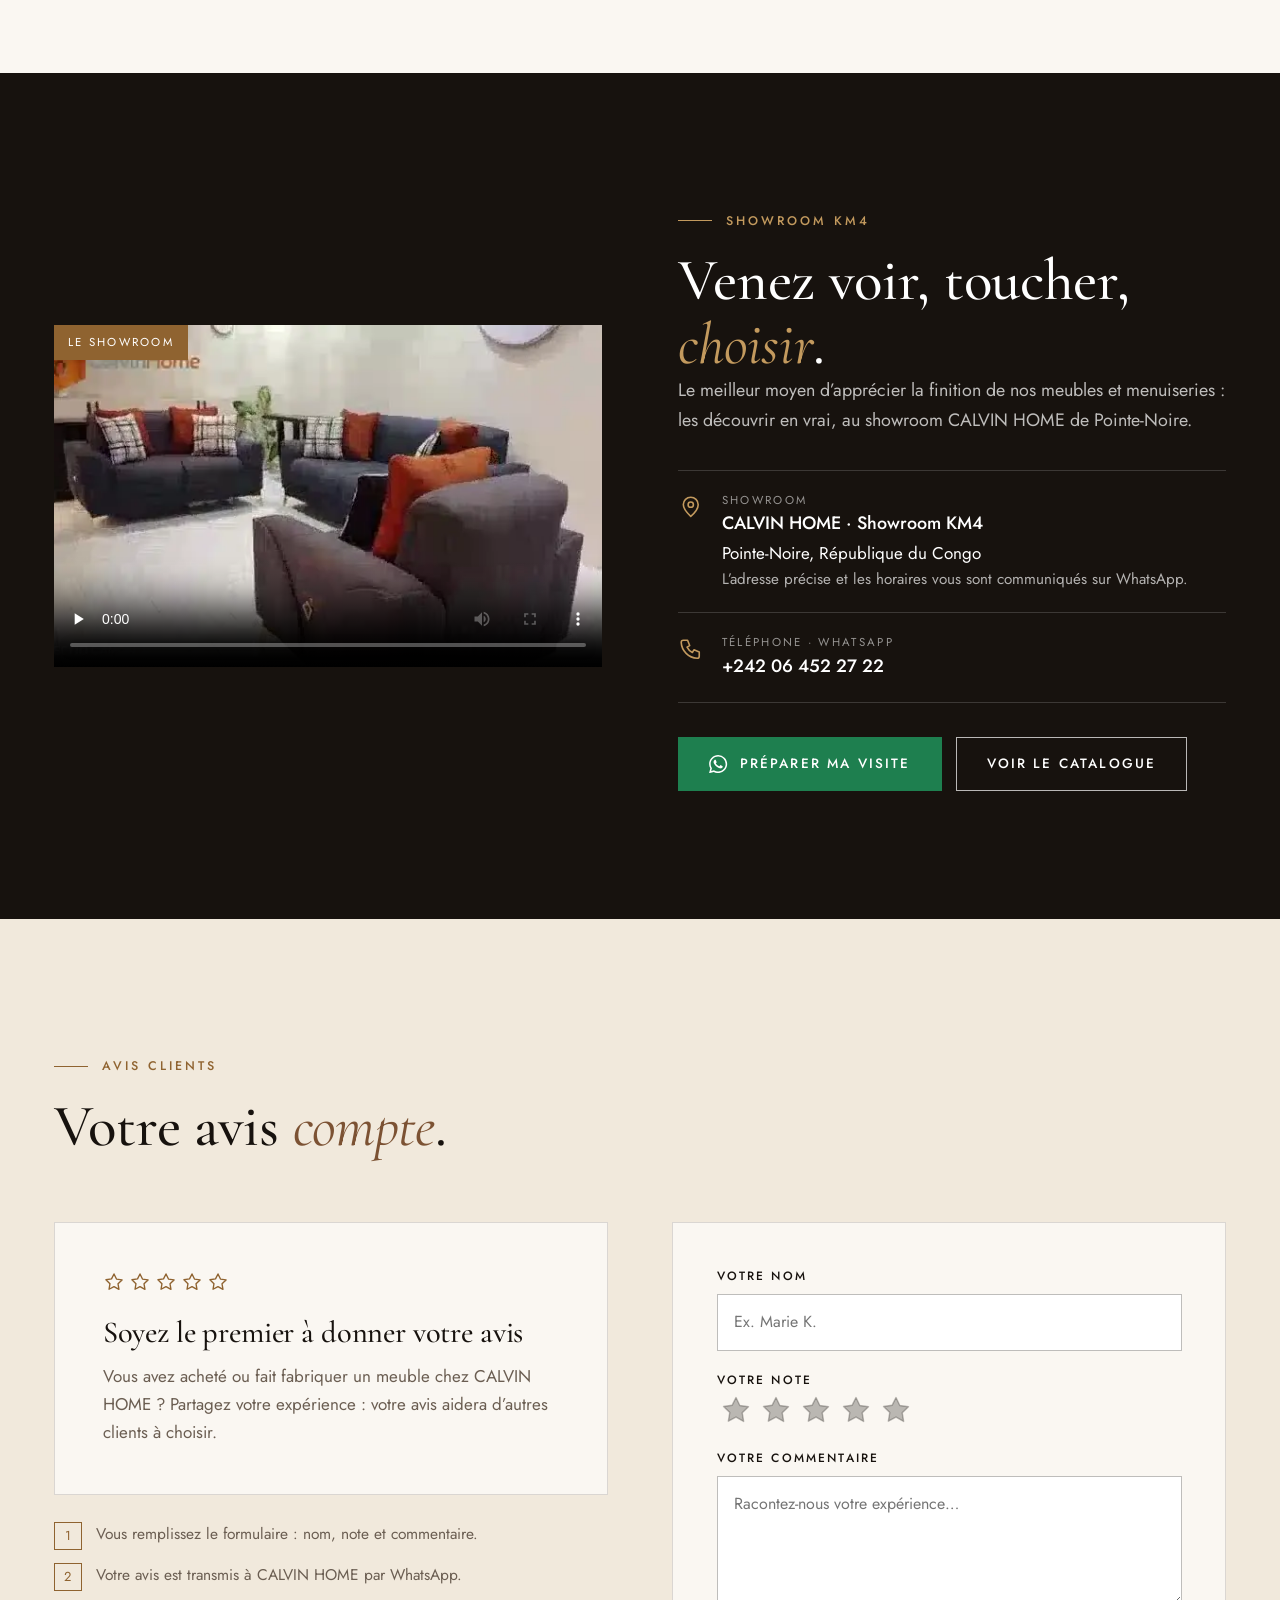
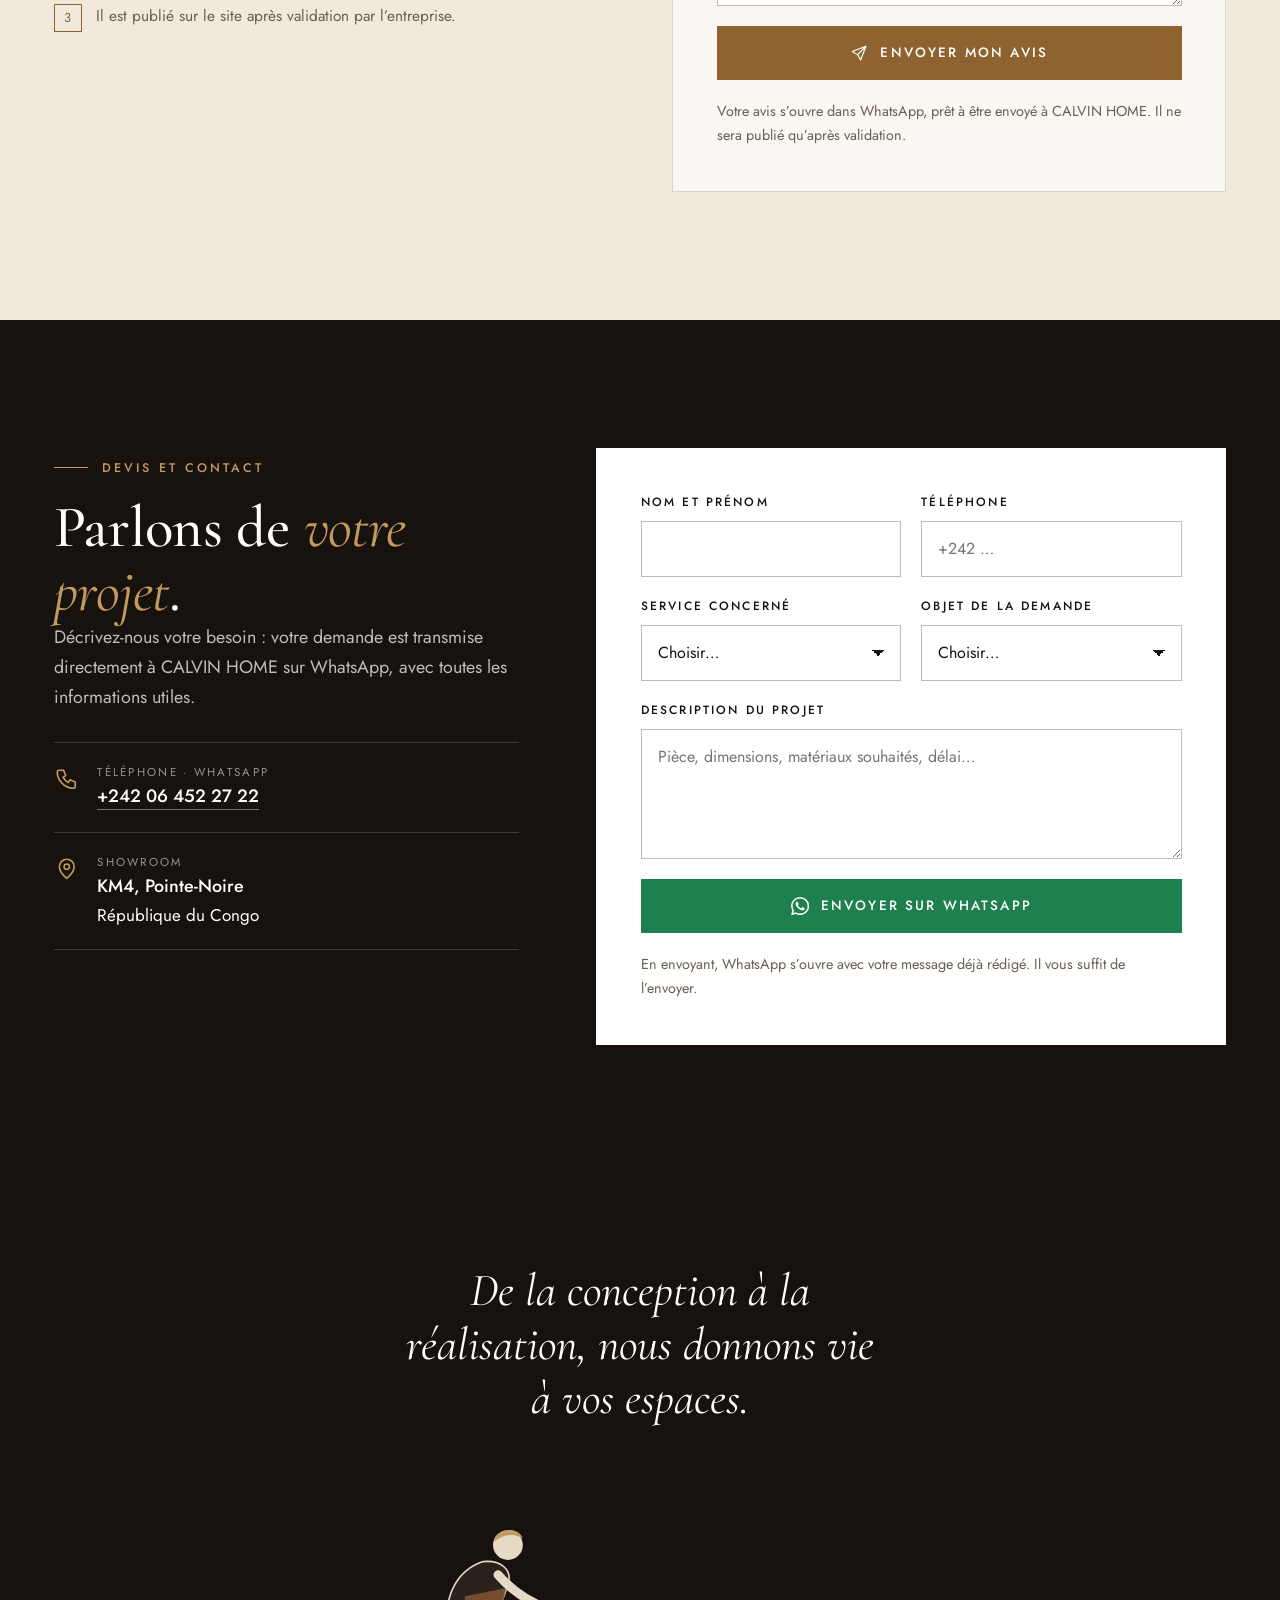
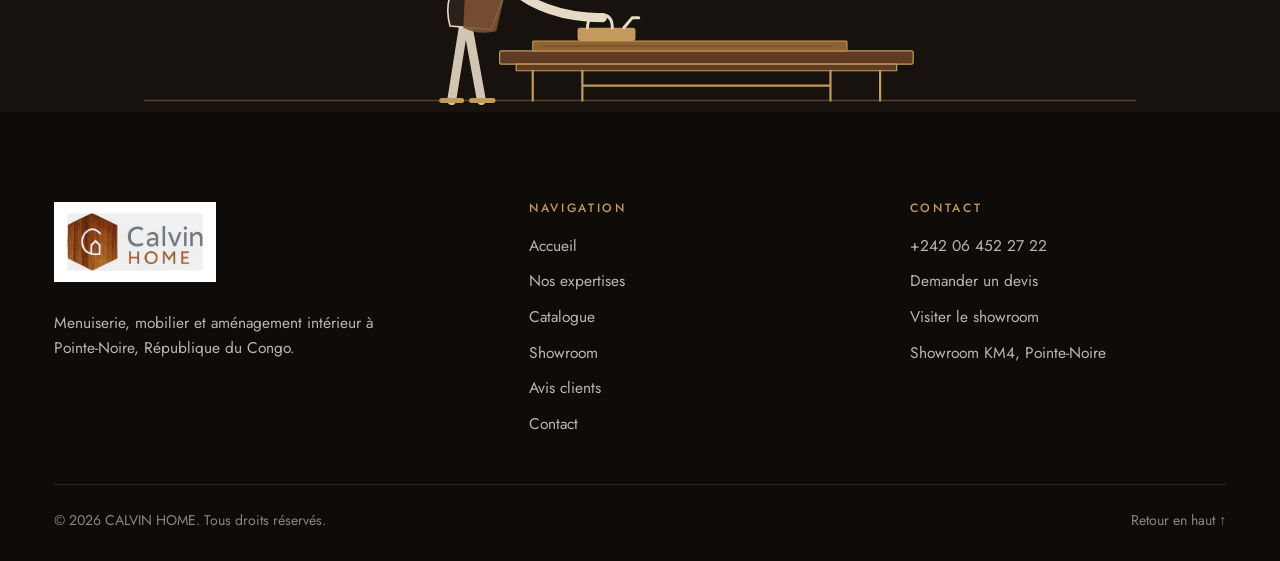
==== commit ebe6d240: "feat: 10 nouvelles vidéos, recherche catalogue, animation atelier, devis Supabase, SEO et CSP - Cata" ====
--- a/index.html
+++ b/index.html
@@ -6,12 +6,17 @@
 <title>CALVIN HOME — Menuiserie, mobilier et aménagement à Pointe-Noire</title>
 <meta name="description" content="CALVIN HOME, showroom KM4 à Pointe-Noire (Congo) : menuiserie aluminium, bois et meubles, garnissage, décoration et construction. Découvrez le catalogue et demandez un devis sur WhatsApp.">
 <meta name="theme-color" content="#17120E">
+<link rel="canonical" href="https://site-vitrine-ciry.vercel.app/">
+<meta name="robots" content="index, follow, max-image-preview:large">
 <meta property="og:type" content="website"><meta property="og:locale" content="fr_FR"><meta property="og:site_name" content="CALVIN HOME">
 <meta property="og:title" content="CALVIN HOME — Menuiserie, mobilier et aménagement à Pointe-Noire">
+<meta property="og:url" content="https://site-vitrine-ciry.vercel.app/"><meta property="og:image" content="https://site-vitrine-ciry.vercel.app/assets/brand/og-calvin-home.jpg"><meta property="og:image:width" content="1200"><meta property="og:image:height" content="630"><meta property="og:image:alt" content="CALVIN HOME — salon aménagé, showroom KM4 Pointe-Noire">
+<meta name="twitter:card" content="summary_large_image">
 <meta property="og:description" content="Showroom KM4, Pointe-Noire : menuiserie aluminium, bois et meubles, garnissage, décoration et construction.">
-<script type="application/ld+json">{"@context":"https://schema.org","@type":"FurnitureStore","name":"CALVIN HOME","description":"Menuiserie aluminium, menuiserie bois et meubles, garnissage, décoration et construction — Showroom KM4, Pointe-Noire.","telephone":"+242064522722","address":{"@type":"PostalAddress","addressLocality":"Pointe-Noire","addressCountry":"CG"}}</script>
+<script type="application/ld+json">{"@context":"https://schema.org","@type":"FurnitureStore","name":"CALVIN HOME","description":"Menuiserie aluminium, menuiserie bois et meubles, garnissage, décoration et construction — Showroom KM4, Pointe-Noire.","telephone":"+242064522722","url":"https://site-vitrine-ciry.vercel.app/","image":"https://site-vitrine-ciry.vercel.app/assets/brand/og-calvin-home.jpg","logo":"https://site-vitrine-ciry.vercel.app/assets/brand/logo-calvin-home-officiel.jpg","areaServed":"Pointe-Noire, République du Congo","address":{"@type":"PostalAddress","streetAddress":"KM4","addressLocality":"Pointe-Noire","addressCountry":"CG"}}</script>
 <link rel="icon" type="image/png" sizes="48x48" href="assets/brand/favicon-48.png">
 <link rel="apple-touch-icon" href="assets/brand/favicon-192.png">
+<link rel="preload" href="assets/fonts/cormorant-garamond-latin-500-normal.woff2" as="font" type="font/woff2" crossorigin>
 <link rel="stylesheet" href="css/style.css">
 <script>document.documentElement.className+=' js'</script>
 </head>
@@ -208,6 +213,23 @@
   </div>
 </section>
 
+<!-- ============ NOUVELLES VIDÉOS ============ -->
+<section class="sec newvids" id="nouveautes">
+  <div class="wrap">
+    <div class="reveal">
+      <span class="eyebrow">Nouveautés</span>
+      <h2 class="h2">Nos dernières <em>vidéos</em>.</h2>
+    </div>
+    <div class="nv-grid reveal">
+      <a href="catalogue.html#type=video&amp;q=baie" class="nv"><img src="assets/posters/calvin-home-n02.webp" alt="Baie vitrée coulissante en aluminium" loading="lazy" width="480" height="480"><span>Baie vitrée aluminium</span></a>
+      <a href="catalogue.html#type=video&amp;q=canape" class="nv"><img src="assets/posters/calvin-home-n09.webp" alt="Canapé capitonné rose" loading="lazy" width="720" height="406"><span>Canapé capitonné</span></a>
+      <a href="catalogue.html#type=video&amp;q=bureau" class="nv"><img src="assets/posters/calvin-home-n07.webp" alt="Bureau en bois massif" loading="lazy" width="720" height="406"><span>Bureau en bois massif</span></a>
+      <a href="catalogue.html#type=video&amp;q=cuisine" class="nv"><img src="assets/posters/calvin-home-n08.webp" alt="Cuisine équipée" loading="lazy" width="576" height="1024"><span>Cuisine équipée</span></a>
+    </div>
+    <div class="tz-foot"><a class="btn btn-solid" href="catalogue.html#type=video">Voir les 30 vidéos <i data-ic="arrow"></i></a></div>
+  </div>
+</section>
+
 <!-- ============ SHOWROOM ============ -->
 <section class="sec dark showroom" id="showroom">
   <div class="wrap grid">
@@ -283,6 +305,7 @@
       </ul>
     </div>
     <form class="form reveal d1" id="qForm" novalidate>
+      <div class="hp" aria-hidden="true" style="position:absolute;left:-9999px"><label>Ne pas remplir<input id="qWeb" name="website" tabindex="-1" autocomplete="off"></label></div>
       <div class="row2">
         <div class="field"><label for="qName">Nom et prénom</label><input id="qName" type="text" autocomplete="name" required><span class="err">Merci d’indiquer votre nom et prénom.</span></div>
         <div class="field"><label for="qTel">Téléphone</label><input id="qTel" type="tel" inputmode="tel" autocomplete="tel" required placeholder="+242 …"><span class="err">Merci d’indiquer un numéro valide.</span></div>
@@ -317,6 +340,49 @@
 </section>
 </main>
 
+<!-- ============ ATELIER (animation artisan) ============ -->
+<section class="craft" id="atelier" aria-labelledby="craftTitle">
+  <div class="wrap">
+    <p class="craft-txt" id="craftTitle">De la conception à la réalisation, nous donnons vie à vos espaces.</p>
+  </div>
+  <div class="craft-scene" role="img" aria-label="Illustration : un menuisier rabote une planche sur son établi">
+    <svg id="craftSvg" viewBox="0 0 1200 300" preserveAspectRatio="xMidYMax meet" aria-hidden="true" focusable="false">
+      <line class="floor" x1="0" y1="286" x2="1200" y2="286"/>
+      <g class="bench">
+        <rect x="430" y="226" width="500" height="16" rx="2"/>
+        <rect x="450" y="242" width="460" height="8"/>
+        <path d="M470 250v36M530 250v36M830 250v36M890 250v36M530 268h300"/>
+      </g>
+      <rect class="plank" x="470" y="214" width="380" height="12" rx="1"/>
+      <path class="plank-grain" d="M482 220h350"/>
+      <g class="shavings">
+        <path class="sh s1" d="M650 214c8-14 22-16 26-6s-8 14-14 8"/>
+        <path class="sh s2" d="M650 214c10-20 30-22 34-10s-10 18-18 10"/>
+        <path class="sh s3" d="M650 214c4-10 16-12 20-4"/>
+        <circle class="dust d1" cx="658" cy="206" r="1.6"/><circle class="dust d2" cx="668" cy="200" r="1.3"/><circle class="dust d3" cx="678" cy="208" r="1.5"/>
+      </g>
+      <g class="man">
+        <path class="leg" d="M386 198l-14 88M392 198l16 88"/>
+        <path class="shoe" d="M360 286h24M396 286h26"/>
+        <path class="body" d="M370 196C360 160 380 128 410 118c22-2 36 10 30 28-8 24-16 42-20 54z"/>
+        <path class="apron" d="M388 160l50-10-12 52c-14 4-28 2-40-4z"/>
+        <circle class="head" cx="440" cy="98" r="18"/>
+        <path class="cap" d="M423 94c3-16 29-20 35-4-10-6-22-6-35 4z"/>
+        <path class="arm" fill="none" d="M428 134 Q 470 186 548 186">
+          <animate attributeName="d" dur="2.6s" repeatCount="indefinite" calcMode="spline" keyTimes="0;0.5;1" keySplines=".45 0 .55 1;.45 0 .55 1"
+            values="M428 134 Q 470 186 548 186;M428 134 Q 490 182 592 186;M428 134 Q 470 186 548 186"/>
+        </path>
+      </g>
+      <g class="plane">
+        <animateTransform attributeName="transform" type="translate" dur="2.6s" repeatCount="indefinite" calcMode="spline" keyTimes="0;0.5;1" keySplines=".45 0 .55 1;.45 0 .55 1" values="0 0;44 0;0 0"/>
+        <rect x="518" y="198" width="70" height="16" rx="3"/>
+        <path d="M530 198c0-12 8-16 16-16s14 4 14 16"/>
+        <path d="M574 198l10-12h8"/>
+      </g>
+    </svg>
+  </div>
+</section>
+
 <!-- ============ PIED DE PAGE ============ -->
 <footer class="footer">
   <div class="wrap">
@@ -354,7 +420,7 @@
 
 <script src="js/data.js"></script>
 <script src="js/avis-valides.js"></script>
-<script src="js/firebase-config.js"></script>
+<script src="js/supabase-config.js"></script>
 <script src="js/reviews.js"></script>
 <script src="js/common.js"></script>
 <script src="js/home.js"></script>
--- a/css/style.css
+++ b/css/style.css
@@ -399,3 +399,52 @@
 }
 @media print{.site-header,.wa-float,.hero-ctl{display:none}}
 .fb.err-msg{background:#f6e4e0;border-left-color:#a33a2a}
+
+/* ---------- Recherche catalogue / badge nouveauté ---------- */
+.sr{position:absolute;width:1px;height:1px;overflow:hidden;clip:rect(0 0 0 0);white-space:nowrap}
+.search{flex:1 1 100%;min-width:0}
+.toolbar .chips{min-width:0}
+@media (min-width:721px){.toolbar .chips{margin:0;padding:2px 0;flex:1 1 0;flex-wrap:wrap;overflow:visible}}
+@media (max-width:720px){.toolbar{position:static}}
+.search input{width:100%;min-height:46px;padding:0 16px;border:1px solid var(--line);background:#fff;font:inherit;font-size:15px;color:var(--ink);border-radius:0}
+.search input:focus{outline:2px solid var(--bronze);outline-offset:1px}
+.card .new{position:absolute;right:10px;top:10px;background:var(--bronze);color:#fff;font-size:10.5px;letter-spacing:.16em;text-transform:uppercase;padding:5px 9px;z-index:2}
+
+/* ---------- Nouvelles vidéos (accueil) ---------- */
+.newvids{background:var(--ivory)}
+.nv-grid{display:grid;grid-template-columns:repeat(4,1fr);gap:16px;margin-top:32px;align-items:stretch}
+.nv{position:relative;display:block;aspect-ratio:4/5;overflow:hidden;background:var(--ink)}
+.nv img{width:100%;height:100%;object-fit:cover;transition:transform .9s var(--ease)}
+.nv:hover img{transform:scale(1.04)}
+.nv span{position:absolute;left:0;right:0;bottom:0;padding:34px 16px 14px;color:#fff;font-family:var(--serif);font-size:1.25rem;line-height:1.15;background:linear-gradient(transparent,rgba(23,18,14,.82))}
+@media (max-width:900px){.nv-grid{grid-template-columns:repeat(2,1fr);gap:10px}}
+
+/* ---------- Atelier : animation du menuisier ---------- */
+.craft{background:var(--ink);color:#fff;padding:clamp(56px,7vw,104px) 0 0;overflow:hidden}
+.craft-txt{font-family:var(--serif);font-size:clamp(1.7rem,3.6vw,3rem);line-height:1.18;text-align:center;max-width:24ch;margin:0 auto;color:#fff;font-style:italic;font-weight:400}
+.craft-scene{max-width:1100px;margin:clamp(20px,3vw,40px) auto 0;padding:0 var(--pad)}
+.craft-scene svg{display:block;width:100%;height:auto}
+.craft svg *{vector-effect:non-scaling-stroke}
+.craft .floor{stroke:var(--bronze-l);stroke-opacity:.35;stroke-width:1.5}
+.craft .bench rect{fill:var(--wood);stroke:var(--bronze-l);stroke-width:1.2}
+.craft .bench path{stroke:var(--bronze-l);stroke-width:2.2;fill:none;stroke-linecap:round}
+.craft .plank{fill:var(--bronze);stroke:var(--bronze-l);stroke-width:1}
+.craft .plank-grain{stroke:var(--wood);stroke-width:1;opacity:.7;fill:none}
+.craft .man .leg{stroke:var(--sand);stroke-width:9;stroke-linecap:round;fill:none;opacity:.9}
+.craft .man .shoe{stroke:var(--bronze-l);stroke-width:5;stroke-linecap:round}
+.craft .man .body{fill:var(--ink-2);stroke:var(--sand);stroke-width:1.6}
+.craft .man .apron{fill:var(--brown);opacity:.9}
+.craft .man .head{fill:var(--sand)}
+.craft .man .cap{fill:var(--bronze-l)}
+.craft .man .arm{stroke:var(--sand);stroke-width:9;stroke-linecap:round}
+.craft .plane rect{fill:var(--bronze-l)}
+.craft .plane path{fill:none;stroke:var(--sand);stroke-width:3;stroke-linecap:round;stroke-linejoin:round}
+.craft .sh{fill:none;stroke:var(--bronze-l);stroke-width:1.6;stroke-linecap:round;opacity:0;transform-box:fill-box;transform-origin:left bottom;animation:shave 2.6s ease-out infinite}
+.craft .s2{animation-delay:.35s}.craft .s3{animation-delay:.7s}
+.craft .dust{fill:var(--sand);opacity:0;animation:dust 2.6s ease-out infinite}
+.craft .d2{animation-delay:.3s}.craft .d3{animation-delay:.6s}
+@keyframes shave{0%{opacity:0;transform:translate(0,0) scale(.5)}20%{opacity:.9}100%{opacity:0;transform:translate(-26px,10px) scale(1.1) rotate(-12deg)}}
+@keyframes dust{0%{opacity:0;transform:translateY(0)}25%{opacity:.7}100%{opacity:0;transform:translateY(-16px)}}
+.craft svg.still .sh,.craft svg.still .dust{animation:none;opacity:0}
+.craft svg.still .sh.s1{opacity:.8}
+@media (prefers-reduced-motion:reduce){.craft .sh,.craft .dust{animation:none;opacity:0}.craft .sh.s1{opacity:.8}}
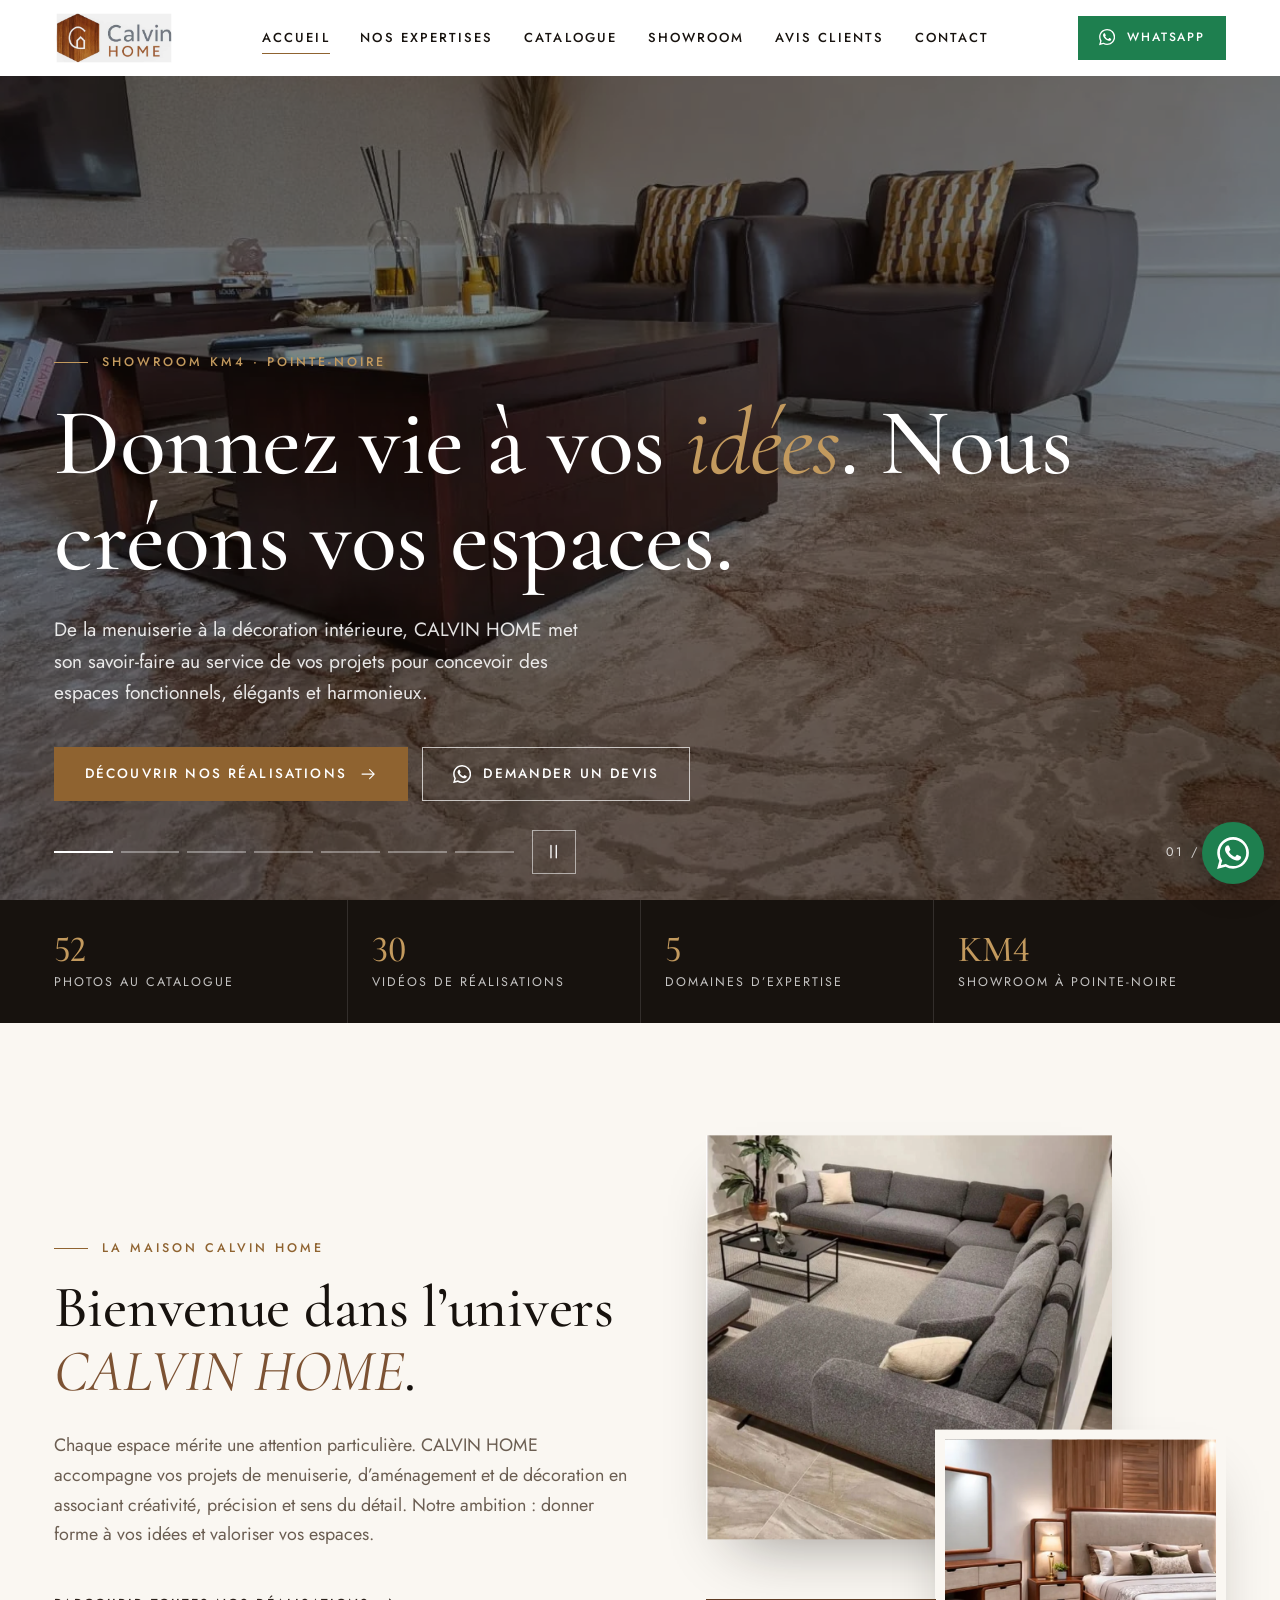
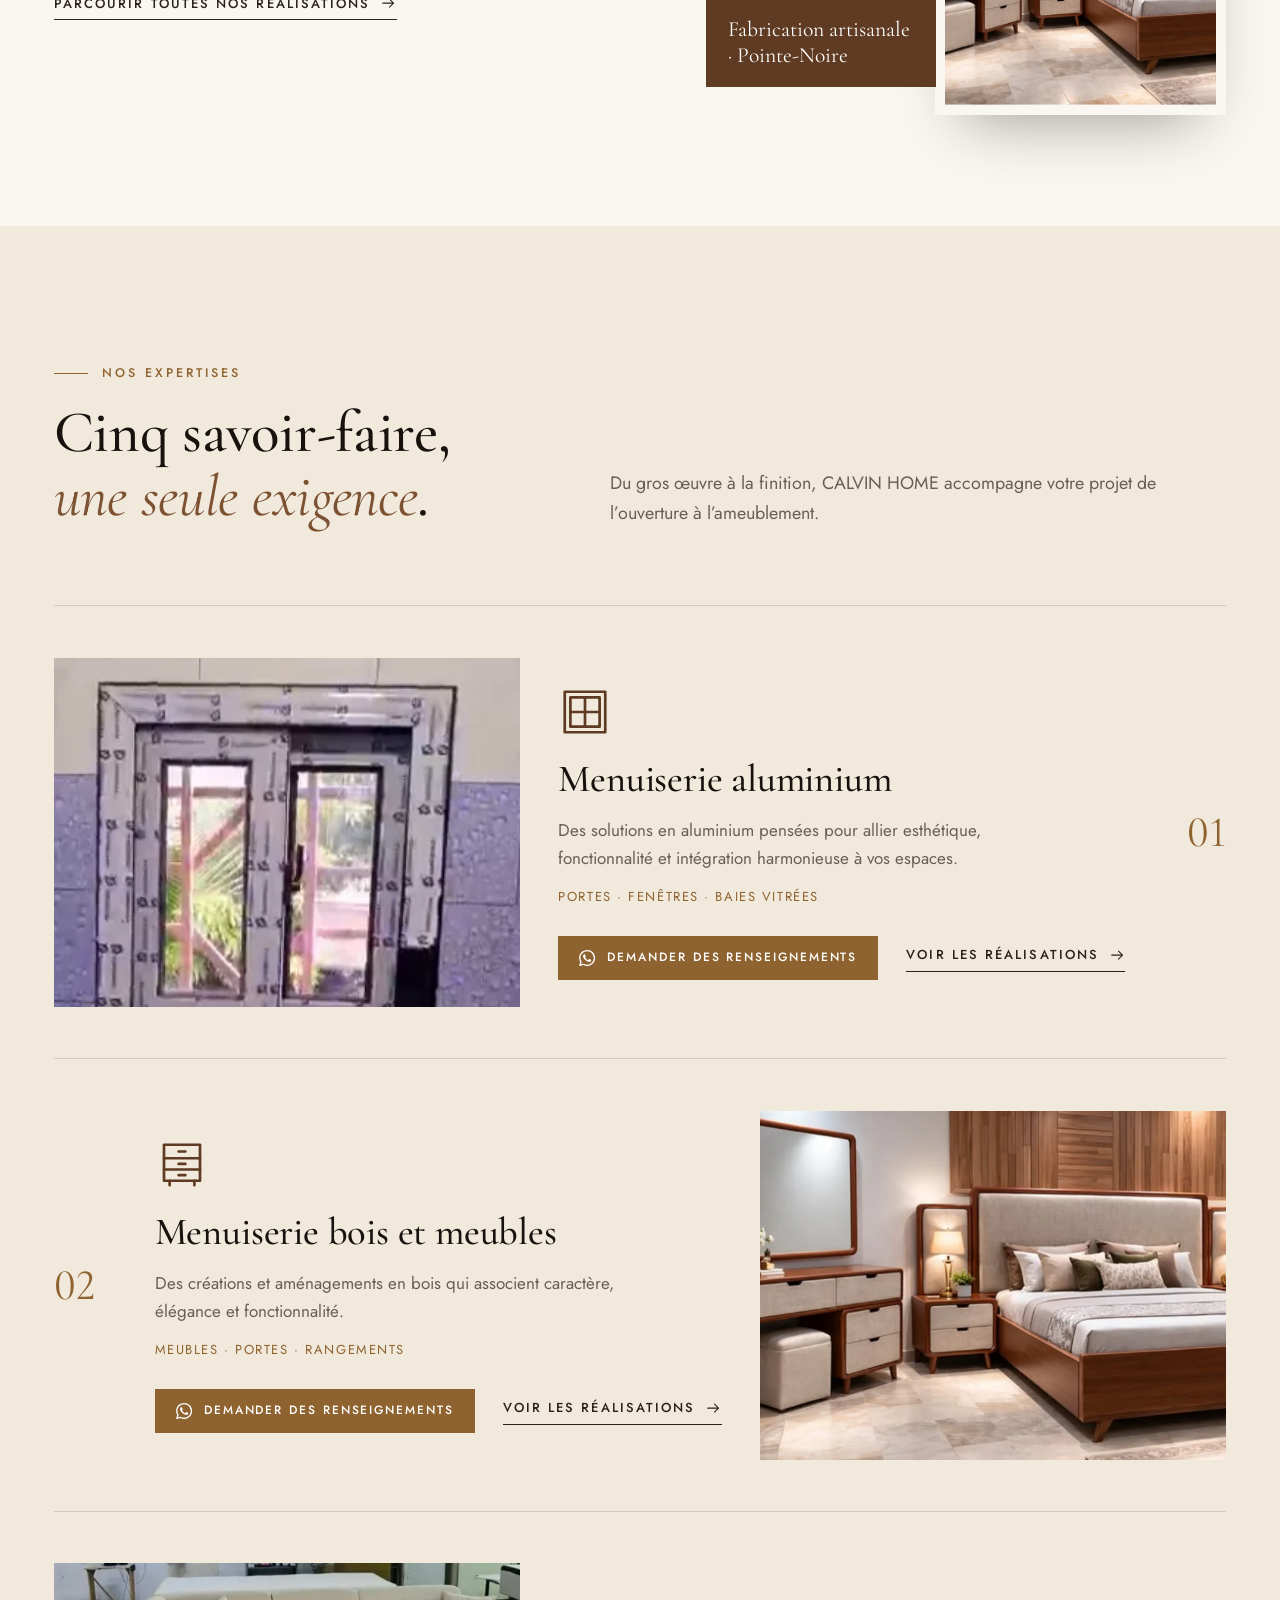
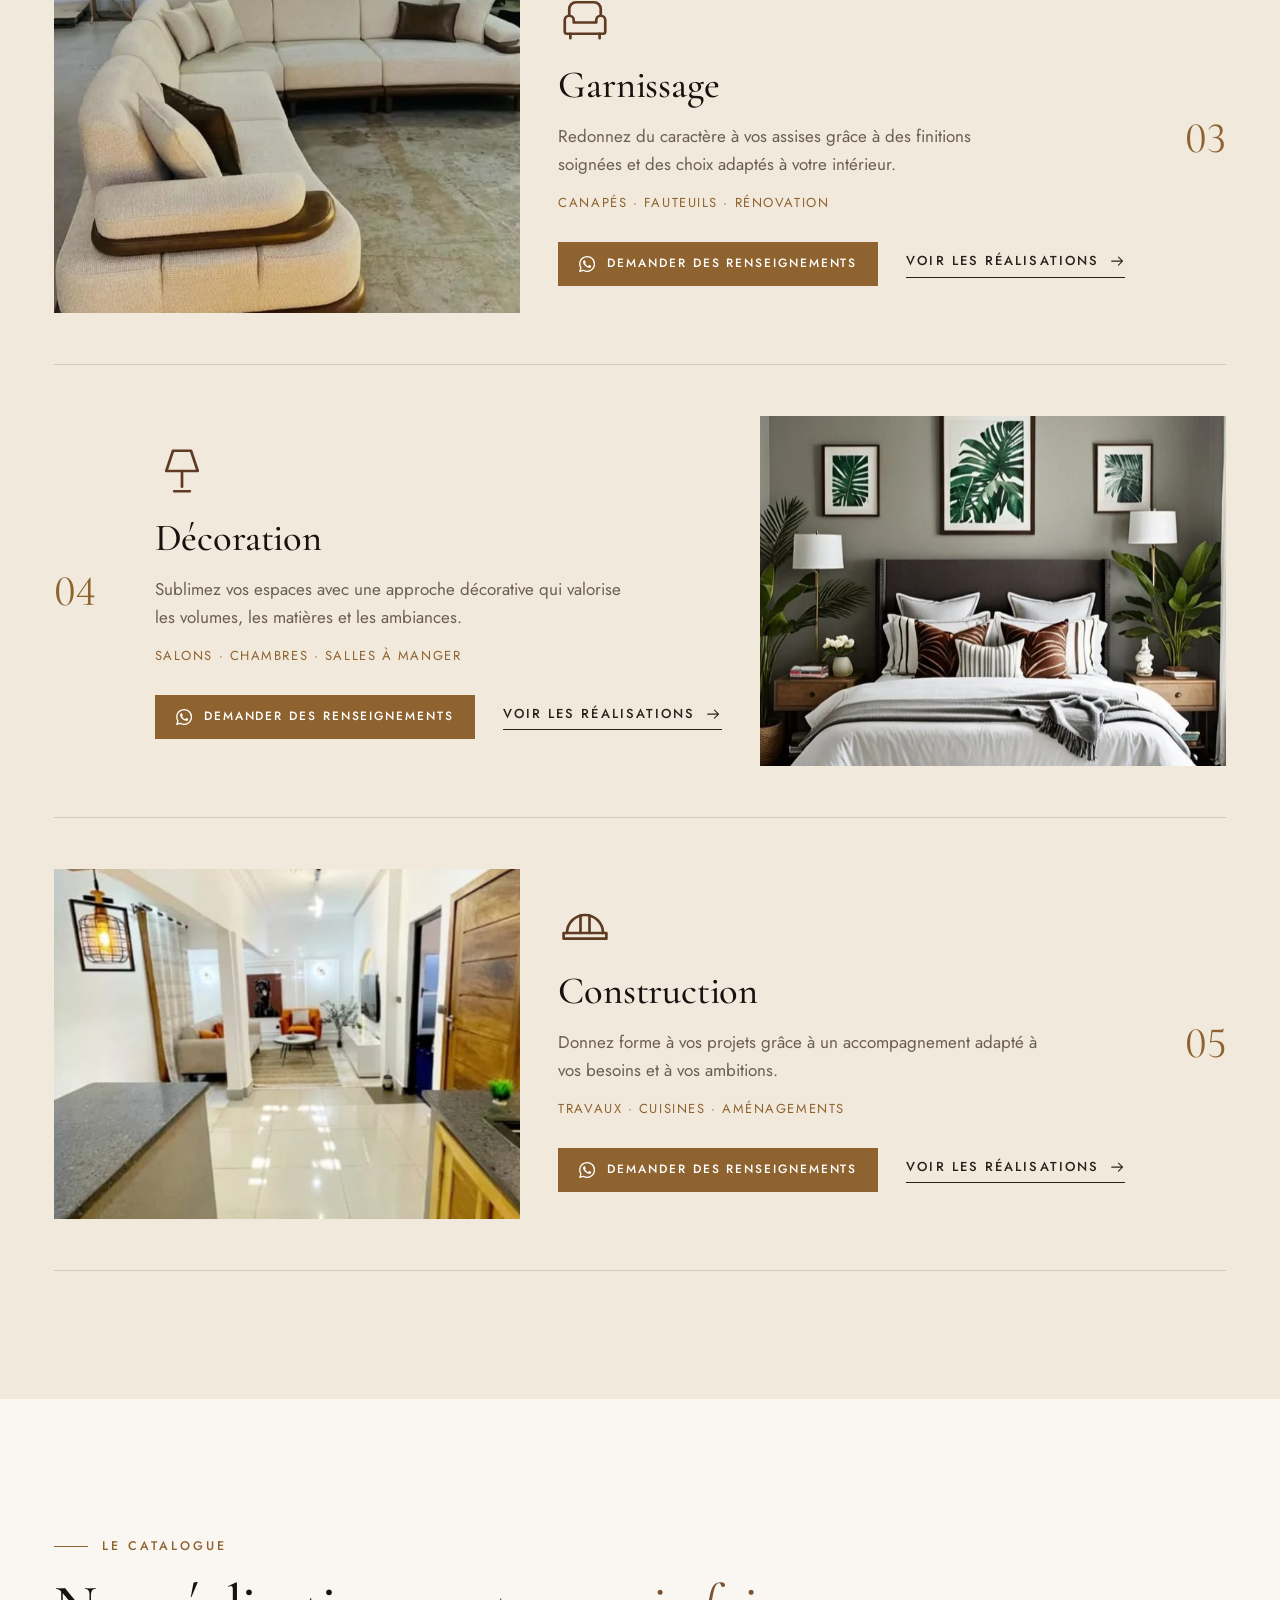
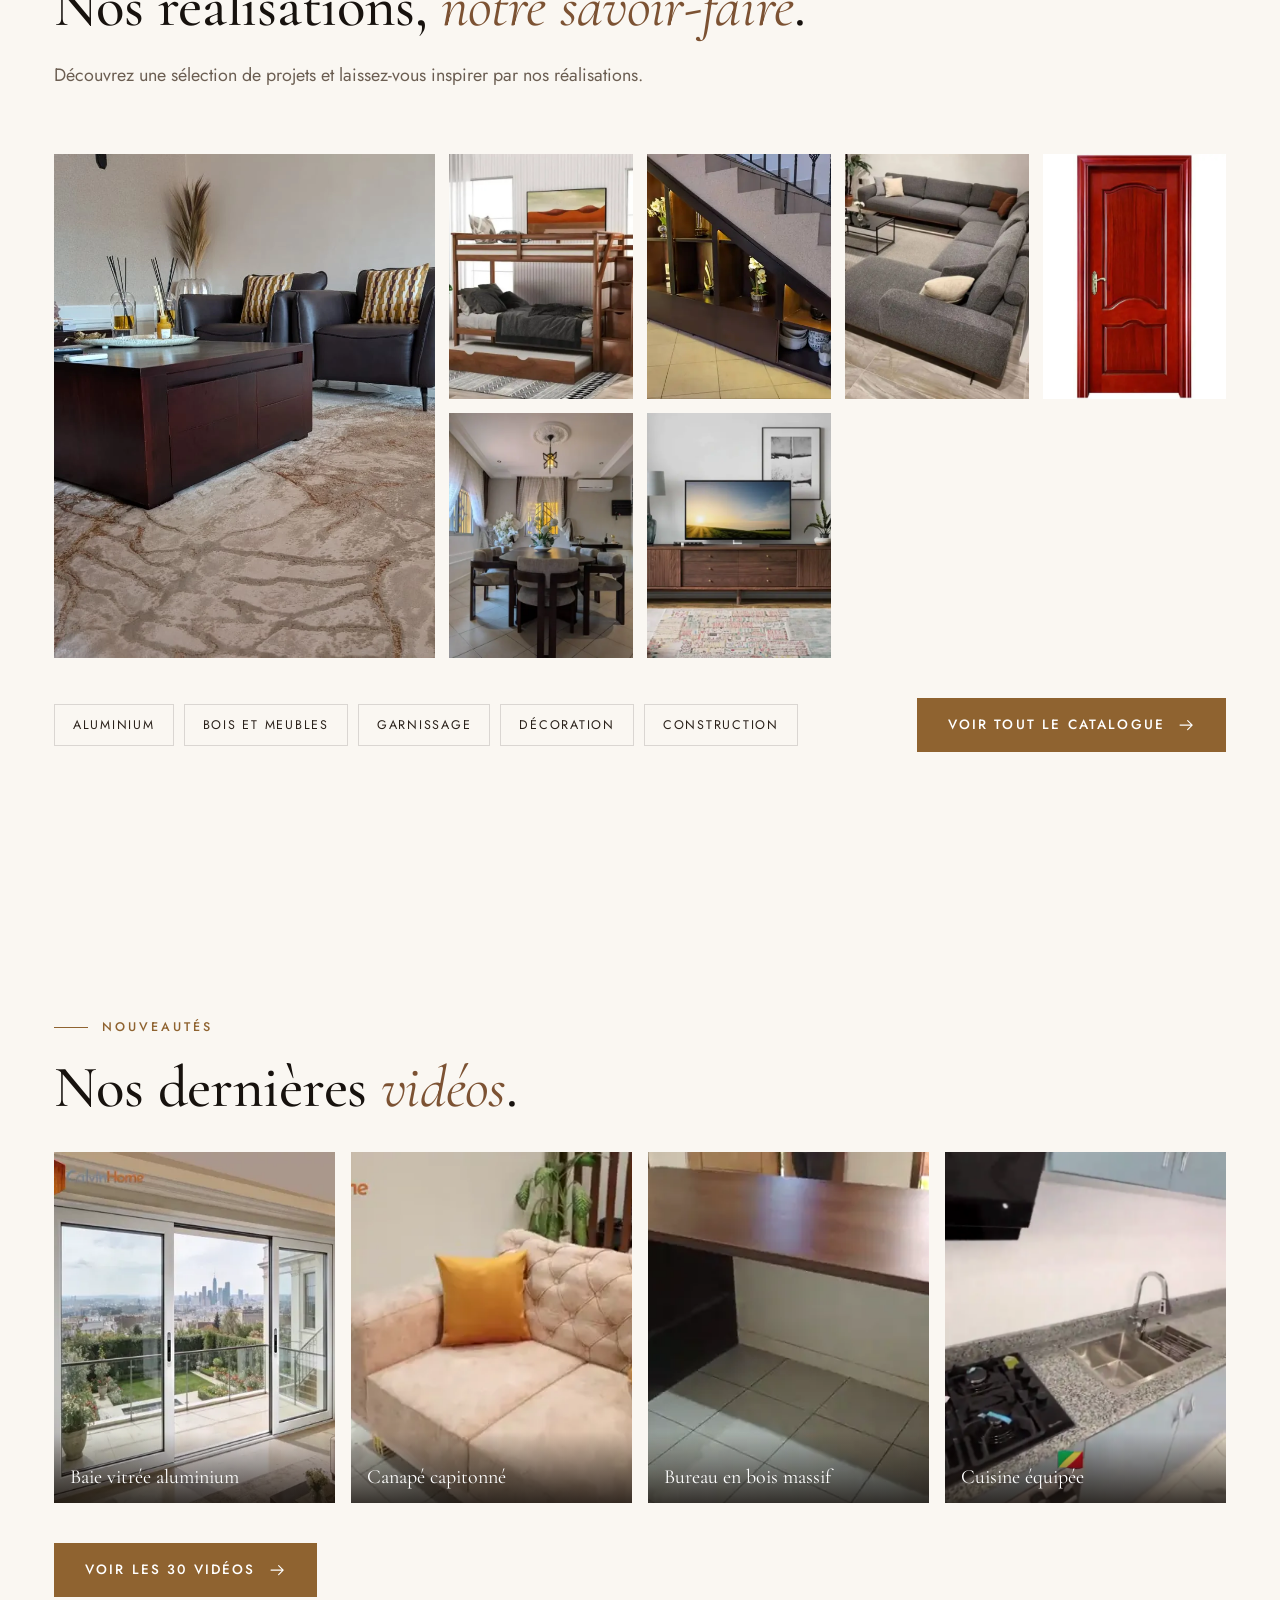
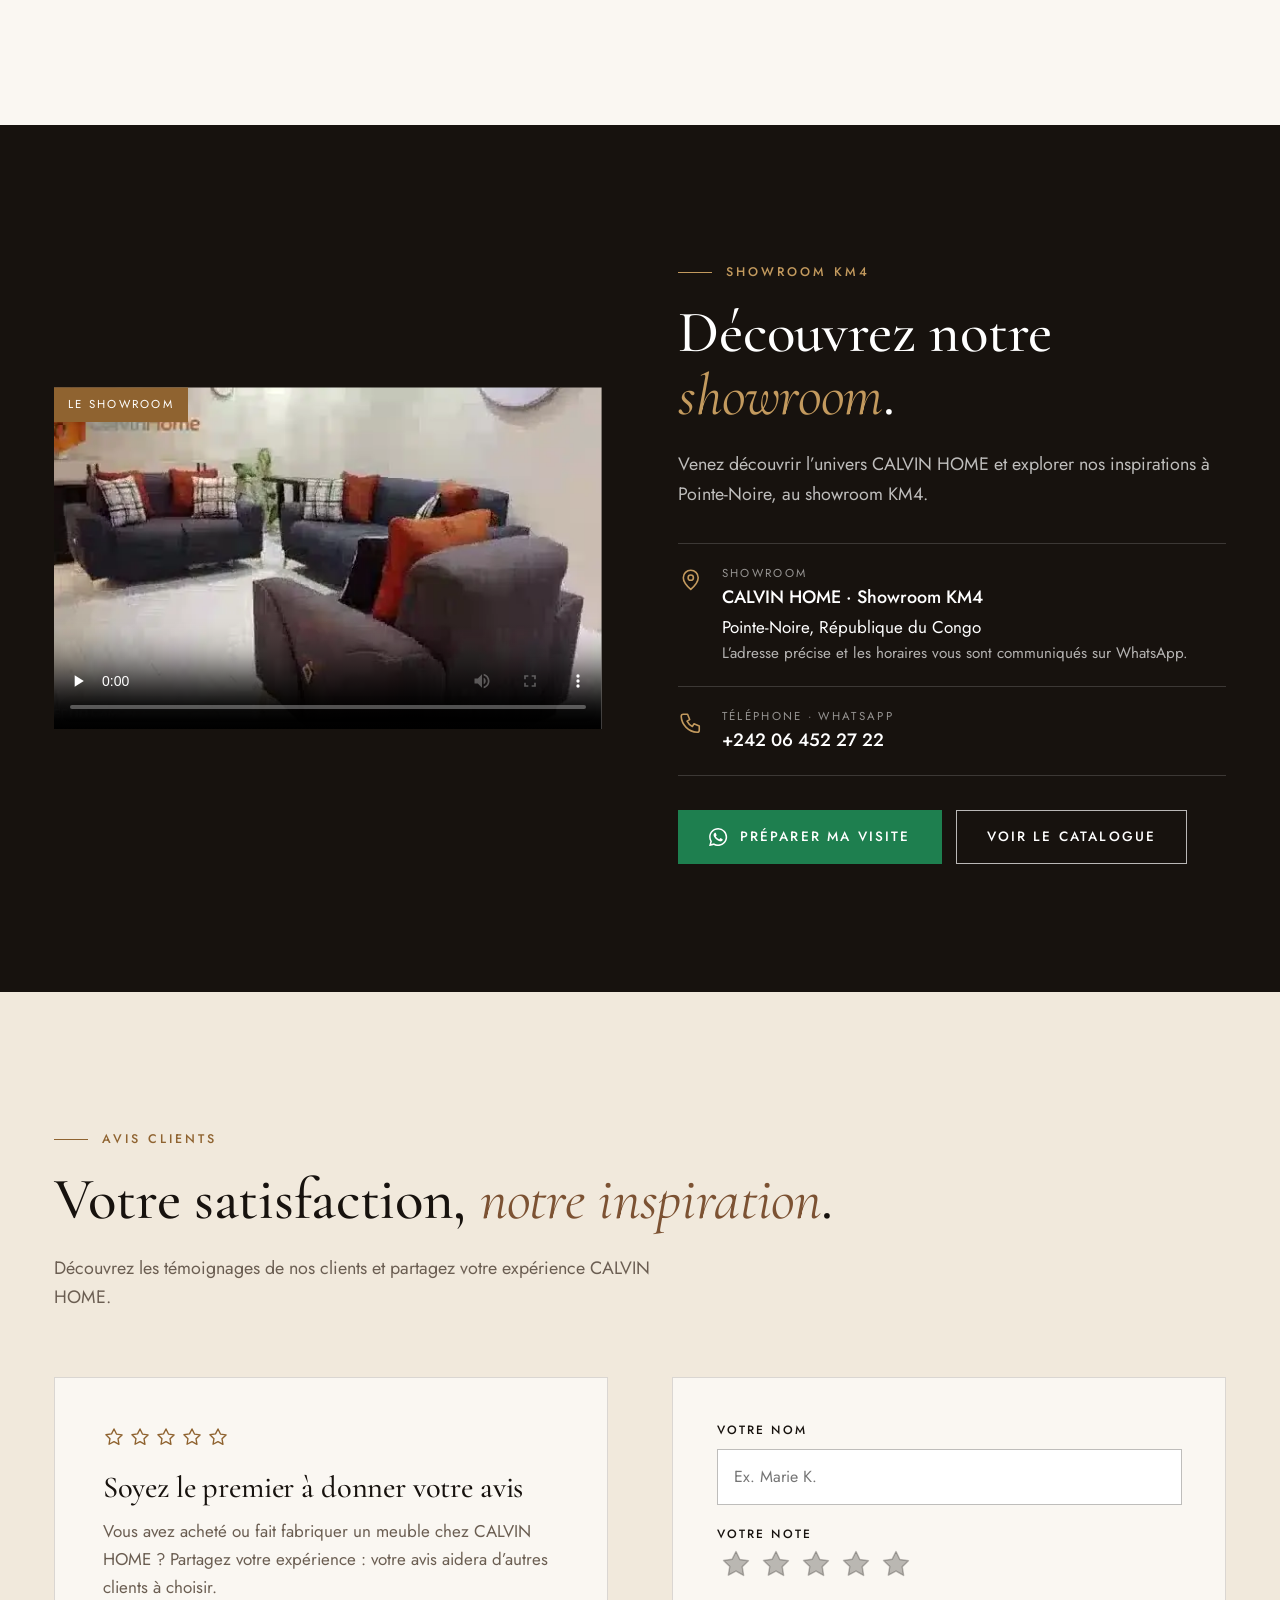
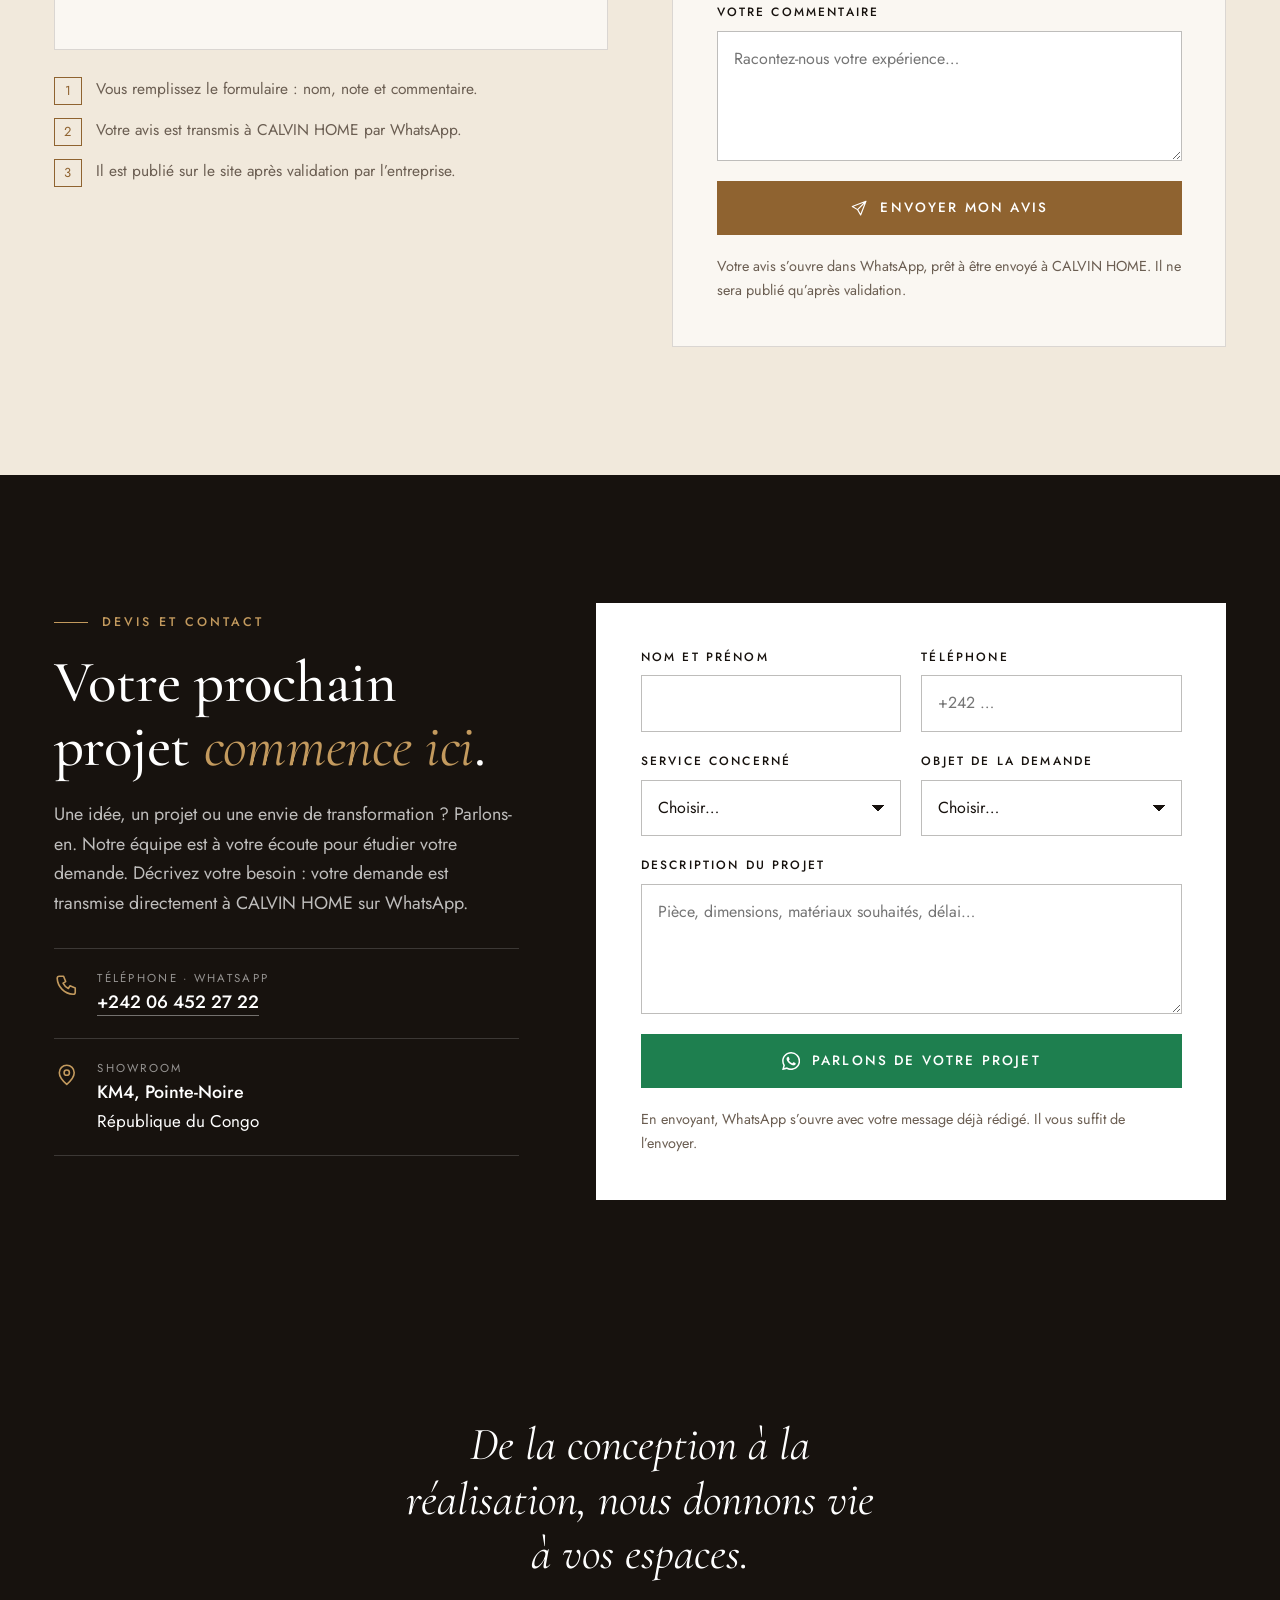
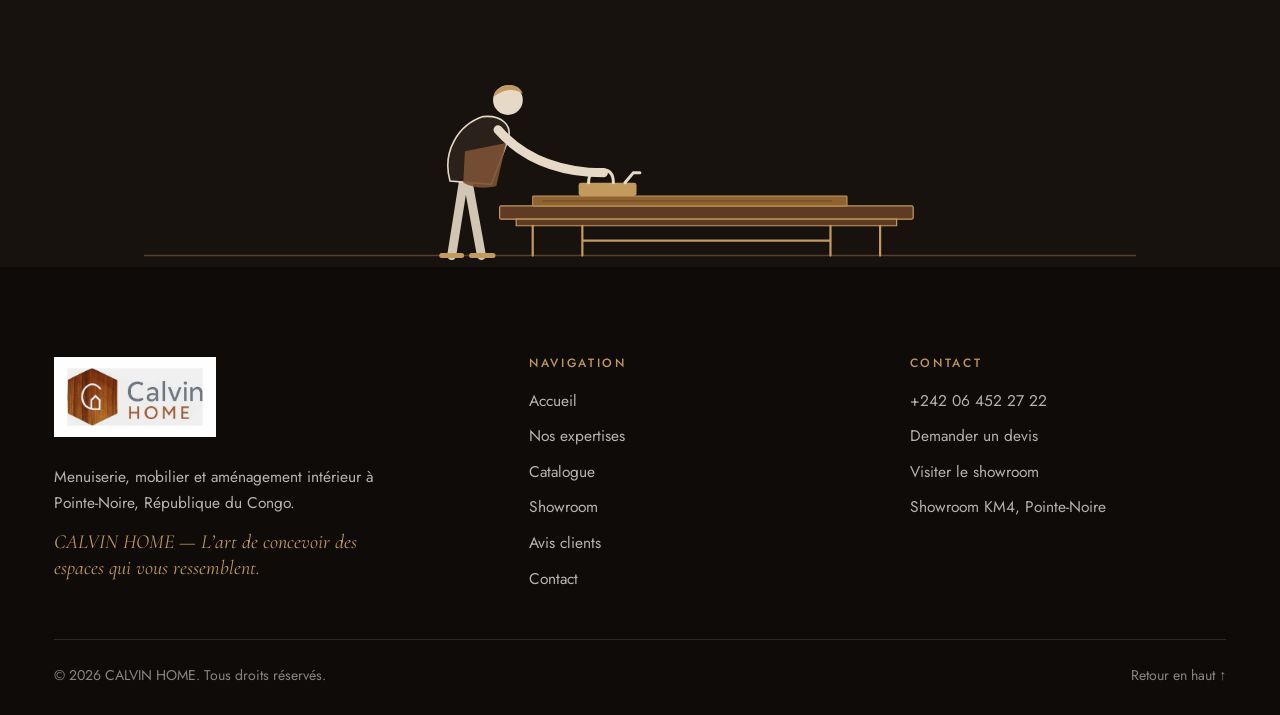
==== commit 6e85d5b1: "feat: motion design GSAP, nouveaux textes et Design DNA - js/motion.js : animations GSAP/ScrollTrigg" ====
--- a/index.html
+++ b/index.html
@@ -53,11 +53,11 @@
   <div class="shade"></div>
   <div class="wrap hero-in">
     <span class="eyebrow">Showroom KM4 · Pointe-Noire</span>
-    <h1>L’art du bois, <em>l’élégance</em> d’un intérieur.</h1>
-    <p class="sub">Menuiserie, mobilier et aménagement intérieur, fabriqués à Pointe-Noire. Visitez notre showroom, découvrez nos réalisations.</p>
+    <h1>Donnez vie à vos <em>idées</em>. Nous créons vos espaces.</h1>
+    <p class="sub">De la menuiserie à la décoration intérieure, CALVIN HOME met son savoir-faire au service de vos projets pour concevoir des espaces fonctionnels, élégants et harmonieux.</p>
     <div class="cta">
-      <a class="btn btn-solid" href="catalogue.html">Découvrir le catalogue <i data-ic="arrow"></i></a>
-      <a class="btn btn-ghost" data-wa="general"><i data-ic="whatsapp"></i> Contacter sur WhatsApp</a>
+      <a class="btn btn-solid" href="catalogue.html">Découvrir nos réalisations <i data-ic="arrow"></i></a>
+      <a class="btn btn-ghost" data-wa="devis"><i data-ic="whatsapp"></i> Demander un devis</a>
     </div>
   </div>
   <div class="hero-ctl">
@@ -73,7 +73,7 @@
 <div class="strip">
   <div class="wrap">
     <div class="it"><b id="nPhotos">52</b><span>Photos au catalogue</span></div>
-    <div class="it"><b id="nVideos">20</b><span>Vidéos de réalisations</span></div>
+    <div class="it"><b id="nVideos">30</b><span>Vidéos de réalisations</span></div>
     <div class="it"><b>5</b><span>Domaines d’expertise</span></div>
     <div class="it"><b>KM4</b><span>Showroom à Pointe-Noire</span></div>
   </div>
@@ -84,8 +84,8 @@
   <div class="wrap grid">
     <div class="reveal">
       <span class="eyebrow">La maison CALVIN HOME</span>
-      <h2 class="h2">Le bois, travaillé avec <em>exigence</em>.</h2>
-      <p class="lead">CALVIN HOME conçoit et fabrique du mobilier, des menuiseries et des aménagements intérieurs à Pointe-Noire. Du lit à la cuisine, de la porte au salon, chaque pièce est pensée pour durer et pour habiller votre intérieur avec élégance.</p>
+      <h2 class="h2">Bienvenue dans l’univers <em>CALVIN HOME</em>.</h2>
+      <p class="lead">Chaque espace mérite une attention particulière. CALVIN HOME accompagne vos projets de menuiserie, d’aménagement et de décoration en associant créativité, précision et sens du détail. Notre ambition : donner forme à vos idées et valoriser vos espaces.</p>
       <div class="more"><a class="link-arrow" href="catalogue.html">Parcourir toutes nos réalisations <i data-ic="arrow"></i></a></div>
     </div>
     <div class="collage reveal d1">
@@ -112,7 +112,7 @@
       <div class="txt">
         <div class="si"><i data-ic="aluminium"></i></div>
         <h3>Menuiserie aluminium</h3>
-        <p>Portes, fenêtres, baies vitrées et autres réalisations en aluminium : des ouvertures lumineuses, solides et soignées.</p>
+        <p>Des solutions en aluminium pensées pour allier esthétique, fonctionnalité et intégration harmonieuse à vos espaces.</p>
         <div class="tags">Portes · Fenêtres · Baies vitrées</div>
         <div class="acts">
           <a class="btn btn-solid btn-sm" data-wa-service="Menuiserie aluminium"><i data-ic="whatsapp"></i> Demander des renseignements</a>
@@ -127,7 +127,7 @@
       <div class="txt">
         <div class="si"><i data-ic="bois"></i></div>
         <h3>Menuiserie bois et meubles</h3>
-        <p>Mobilier, meubles, portes, rangements et créations en bois : lits, commodes, bureaux, meubles TV, armoires… fabriqués avec soin.</p>
+        <p>Des créations et aménagements en bois qui associent caractère, élégance et fonctionnalité.</p>
         <div class="tags">Meubles · Portes · Rangements</div>
         <div class="acts">
           <a class="btn btn-solid btn-sm" data-wa-service="Menuiserie bois et meubles"><i data-ic="whatsapp"></i> Demander des renseignements</a>
@@ -142,7 +142,7 @@
       <div class="txt">
         <div class="si"><i data-ic="garnissage"></i></div>
         <h3>Garnissage</h3>
-        <p>Habillage, rénovation et finition de mobilier : canapés, fauteuils et assises confortables, dans des tissus choisis avec vous.</p>
+        <p>Redonnez du caractère à vos assises grâce à des finitions soignées et des choix adaptés à votre intérieur.</p>
         <div class="tags">Canapés · Fauteuils · Rénovation</div>
         <div class="acts">
           <a class="btn btn-solid btn-sm" data-wa-service="Garnissage"><i data-ic="whatsapp"></i> Demander des renseignements</a>
@@ -157,7 +157,7 @@
       <div class="txt">
         <div class="si"><i data-ic="decoration"></i></div>
         <h3>Décoration</h3>
-        <p>Aménagement intérieur, décoration et harmonisation des espaces : des pièces cohérentes, chaleureuses et à votre image.</p>
+        <p>Sublimez vos espaces avec une approche décorative qui valorise les volumes, les matières et les ambiances.</p>
         <div class="tags">Salons · Chambres · Salles à manger</div>
         <div class="acts">
           <a class="btn btn-solid btn-sm" data-wa-service="Décoration"><i data-ic="whatsapp"></i> Demander des renseignements</a>
@@ -172,7 +172,7 @@
       <div class="txt">
         <div class="si"><i data-ic="construction"></i></div>
         <h3>Construction</h3>
-        <p>Travaux, réalisation et aménagement : cuisines, intérieurs et chantiers menés jusqu’à la finition.</p>
+        <p>Donnez forme à vos projets grâce à un accompagnement adapté à vos besoins et à vos ambitions.</p>
         <div class="tags">Travaux · Cuisines · Aménagements</div>
         <div class="acts">
           <a class="btn btn-solid btn-sm" data-wa-service="Construction"><i data-ic="whatsapp"></i> Demander des renseignements</a>
@@ -189,7 +189,8 @@
   <div class="wrap">
     <div class="reveal">
       <span class="eyebrow">Le catalogue</span>
-      <h2 class="h2">Une sélection de <em>nos réalisations</em>.</h2>
+      <h2 class="h2">Nos réalisations, <em>notre savoir-faire</em>.</h2>
+      <p class="lead">Découvrez une sélection de projets et laissez-vous inspirer par nos réalisations.</p>
     </div>
     <div class="tz-grid reveal">
       <a href="catalogue.html" aria-label="Voir le catalogue"><img src="assets/img/IMG-20261112-WA0045.webp" alt="Salon aménagé" loading="lazy" width="1280" height="853"><span class="cap">Salon aménagé</span></a>
@@ -241,8 +242,8 @@
     </div>
     <div class="reveal d1">
       <span class="eyebrow">Showroom KM4</span>
-      <h2 class="h2">Venez voir, toucher, <em>choisir</em>.</h2>
-      <p class="lead">Le meilleur moyen d’apprécier la finition de nos meubles et menuiseries : les découvrir en vrai, au showroom CALVIN HOME de Pointe-Noire.</p>
+      <h2 class="h2">Découvrez notre <em>showroom</em>.</h2>
+      <p class="lead">Venez découvrir l’univers CALVIN HOME et explorer nos inspirations à Pointe-Noire, au showroom KM4.</p>
       <ul class="facts">
         <li><i data-ic="pin"></i><div><small>Showroom</small><b>CALVIN HOME · Showroom KM4</b><div>Pointe-Noire, République du Congo</div><div class="note">L’adresse précise et les horaires vous sont communiqués sur WhatsApp.</div></div></li>
         <li><i data-ic="phone"></i><div><small>Téléphone · WhatsApp</small><b><a data-phone href="#">+242 06 452 27 22</a></b></div></li>
@@ -260,7 +261,8 @@
   <div class="wrap">
     <div class="reveal">
       <span class="eyebrow">Avis clients</span>
-      <h2 class="h2">Votre avis <em>compte</em>.</h2>
+      <h2 class="h2">Votre satisfaction, <em>notre inspiration</em>.</h2>
+      <p class="lead">Découvrez les témoignages de nos clients et partagez votre expérience CALVIN HOME.</p>
     </div>
     <div class="rv-grid">
       <div class="reveal">
@@ -297,8 +299,8 @@
   <div class="wrap grid">
     <div class="reveal">
       <span class="eyebrow">Devis et contact</span>
-      <h2 class="h2">Parlons de <em>votre projet</em>.</h2>
-      <p class="lead">Décrivez-nous votre besoin : votre demande est transmise directement à CALVIN HOME sur WhatsApp, avec toutes les informations utiles.</p>
+      <h2 class="h2">Votre prochain projet <em>commence ici</em>.</h2>
+      <p class="lead">Une idée, un projet ou une envie de transformation ? Parlons-en. Notre équipe est à votre écoute pour étudier votre demande. Décrivez votre besoin : votre demande est transmise directement à CALVIN HOME sur WhatsApp.</p>
       <ul class="facts">
         <li><i data-ic="phone"></i><div><small>Téléphone · WhatsApp</small><b><a data-phone href="#">+242 06 452 27 22</a></b></div></li>
         <li><i data-ic="pin"></i><div><small>Showroom</small><b>KM4, Pointe-Noire</b><div>République du Congo</div></div></li>
@@ -332,7 +334,7 @@
           </select><span class="err">Merci de choisir l’objet de votre demande.</span></div>
       </div>
       <div class="field"><label for="qDesc">Description du projet</label><textarea id="qDesc" required placeholder="Pièce, dimensions, matériaux souhaités, délai…"></textarea><span class="err">Merci de décrire brièvement votre projet.</span></div>
-      <button class="btn btn-wa" type="submit"><i data-ic="whatsapp"></i> Envoyer sur WhatsApp</button>
+      <button class="btn btn-wa" type="submit"><i data-ic="whatsapp"></i> Parlons de votre projet</button>
       <p class="hint">En envoyant, WhatsApp s’ouvre avec votre message déjà rédigé. Il vous suffit de l’envoyer.</p>
       <div class="fb" id="qFb" role="status"></div>
     </form>
@@ -390,6 +392,7 @@
       <div>
         <a class="logo-plaque" href="index.html" aria-label="CALVIN HOME — Accueil"><img src="assets/brand/logo-calvin-home-officiel.jpg" width="1492" height="672" alt="CALVIN HOME" loading="lazy"></a>
         <p class="about">Menuiserie, mobilier et aménagement intérieur à Pointe-Noire, République du Congo.</p>
+        <p class="signature">CALVIN HOME — L’art de concevoir des espaces qui vous ressemblent.</p>
       </div>
       <div>
         <h4>Navigation</h4>
@@ -424,5 +427,8 @@
 <script src="js/reviews.js"></script>
 <script src="js/common.js"></script>
 <script src="js/home.js"></script>
+<script src="js/vendor/gsap.min.js"></script>
+<script src="js/vendor/ScrollTrigger.min.js"></script>
+<script src="js/motion.js"></script>
 </body>
 </html>
--- a/css/style.css
+++ b/css/style.css
@@ -149,8 +149,8 @@
 .svc:nth-child(even) .txt{grid-column:6/12;grid-row:1}
 .svc:nth-child(even) .num{grid-column:12/13;grid-row:1;text-align:right}
 .svc:nth-child(even) .photo{grid-column:1/6;grid-row:1}
-.svc .photo img{width:100%;height:100%;object-fit:cover;transition:transform 1.2s var(--ease)}
-.svc:hover .photo img{transform:scale(1.04)}
+.svc .photo img{width:100%;height:100%;object-fit:cover;transition:scale 1.2s var(--ease)}
+.svc:hover .photo img{scale:1.04}
 .svc .si{width:54px;height:54px;color:var(--wood);margin-bottom:20px}
 .svc .si .ic{width:100%;height:100%;stroke-width:1.2}
 .svc h3{font-size:clamp(1.9rem,3vw,2.8rem)}
@@ -448,3 +448,28 @@
 .craft svg.still .sh,.craft svg.still .dust{animation:none;opacity:0}
 .craft svg.still .sh.s1{opacity:.8}
 @media (prefers-reduced-motion:reduce){.craft .sh,.craft .dust{animation:none;opacity:0}.craft .sh.s1{opacity:.8}}
+
+
+/* =========================================================
+   MOTION DESIGN (js/motion.js) — transform / opacity uniquement
+   ========================================================= */
+.mw{display:inline-block;overflow:hidden;vertical-align:top;padding:0 .06em .16em;margin:0 -.06em -.16em}
+.mw-i{display:inline-block;will-change:transform}
+.mo-anim{transition:none !important}
+/* Rideau de transition entre pages (la navigation reste native) */
+.ptr{position:fixed;inset:0;z-index:500;background:var(--ink);transform:translateY(-100%);pointer-events:none}
+/* Bouton mis en valeur : deux impulsions discrètes, une seule fois */
+.btn.hl{position:relative}
+.btn.hl::after{content:"";position:absolute;inset:-1px;border:1px solid var(--bronze-l);opacity:0;pointer-events:none;animation:ring 1.5s var(--ease) 2}
+@keyframes ring{0%{opacity:.75;transform:scale(1)}100%{opacity:0;transform:scale(1.14,1.5)}}
+/* Retour de formulaire : entrée douce */
+.fb.show{animation:fbin .5s var(--ease)}
+@keyframes fbin{from{opacity:0;transform:translateY(8px)}to{opacity:1;transform:none}}
+/* Boutons : flèche qui glisse au survol, appui visible au tactile */
+.btn .ic{transition:transform .3s var(--ease)}
+.btn:hover .ic:last-child{transform:translateX(4px)}
+.btn:active{transform:scale(.98)}
+/* Signature de la maison */
+.h2+.lead{margin-top:22px}
+.footer .signature{margin-top:14px;max-width:34ch;font-family:var(--serif);font-style:italic;font-size:1.25rem;line-height:1.3;color:var(--bronze-l)}
+@media (prefers-reduced-motion:reduce){.btn.hl::after{animation:none}.ptr{display:none}}
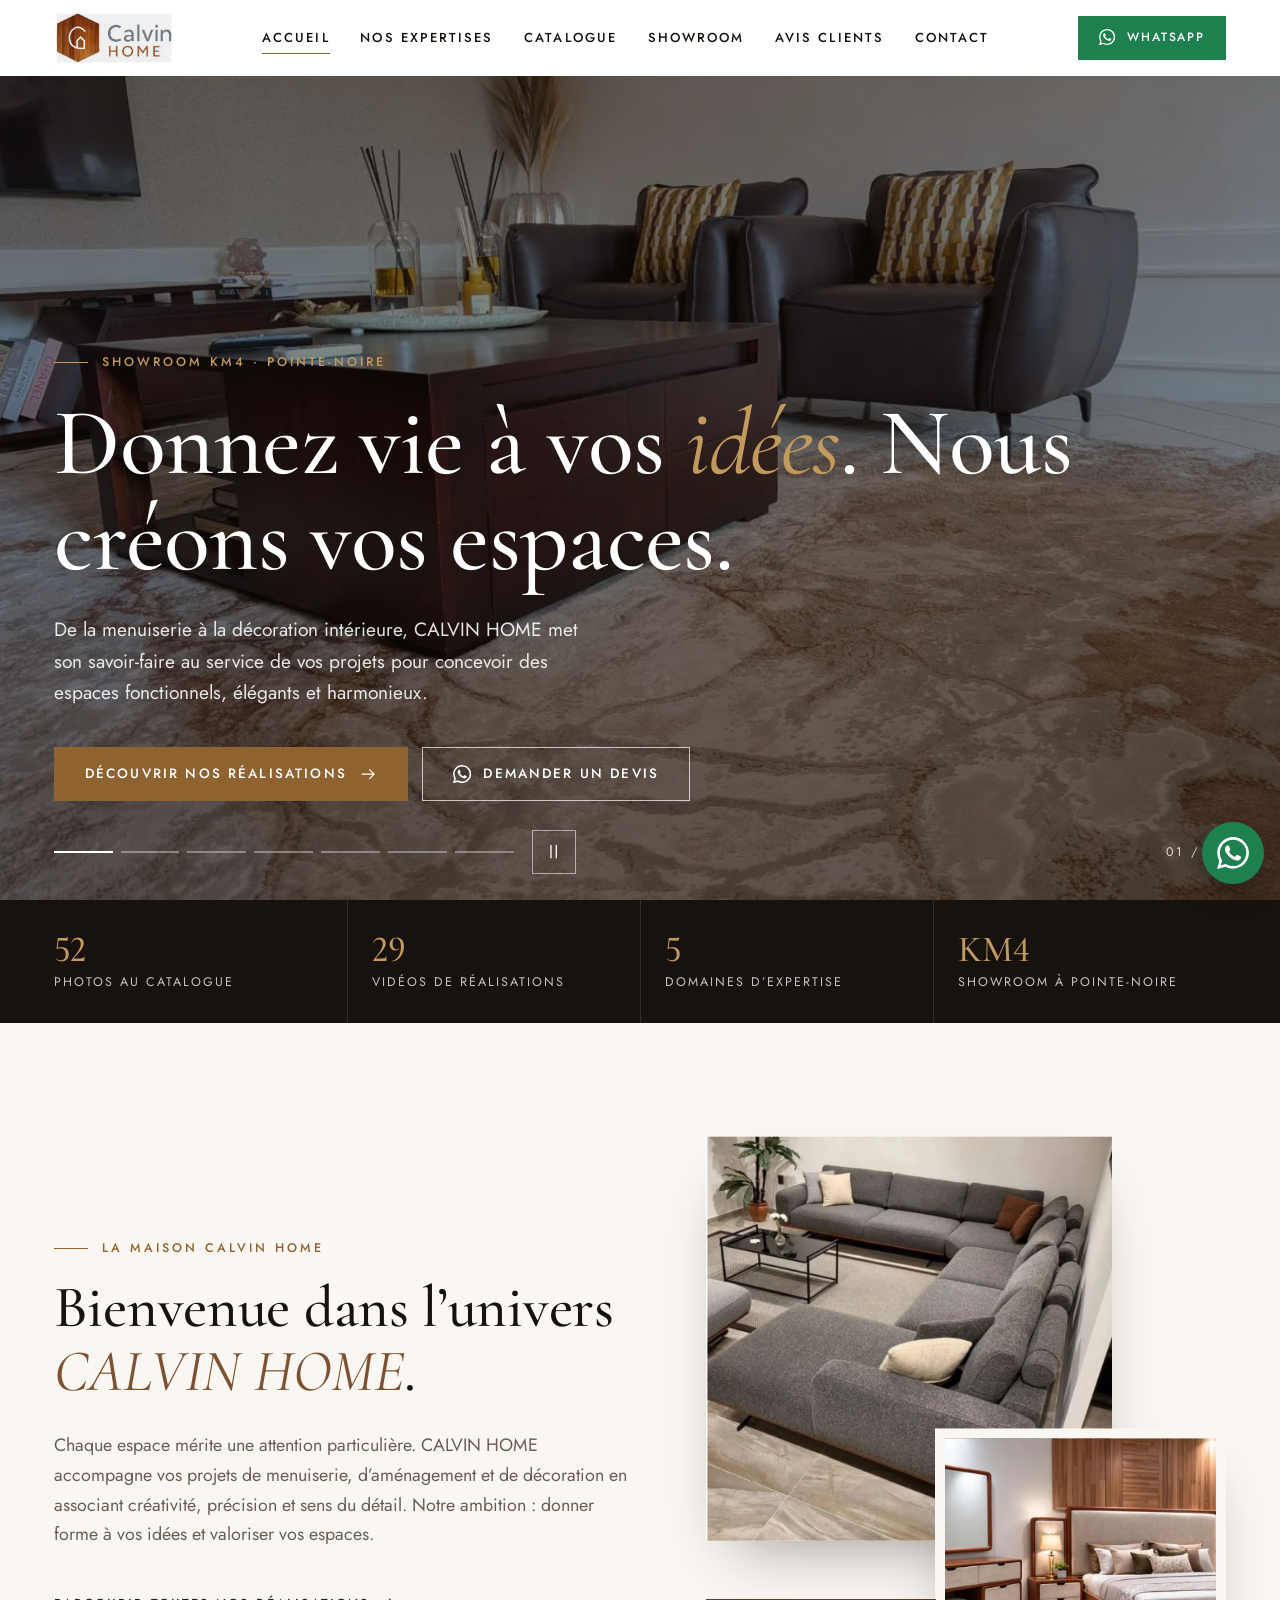
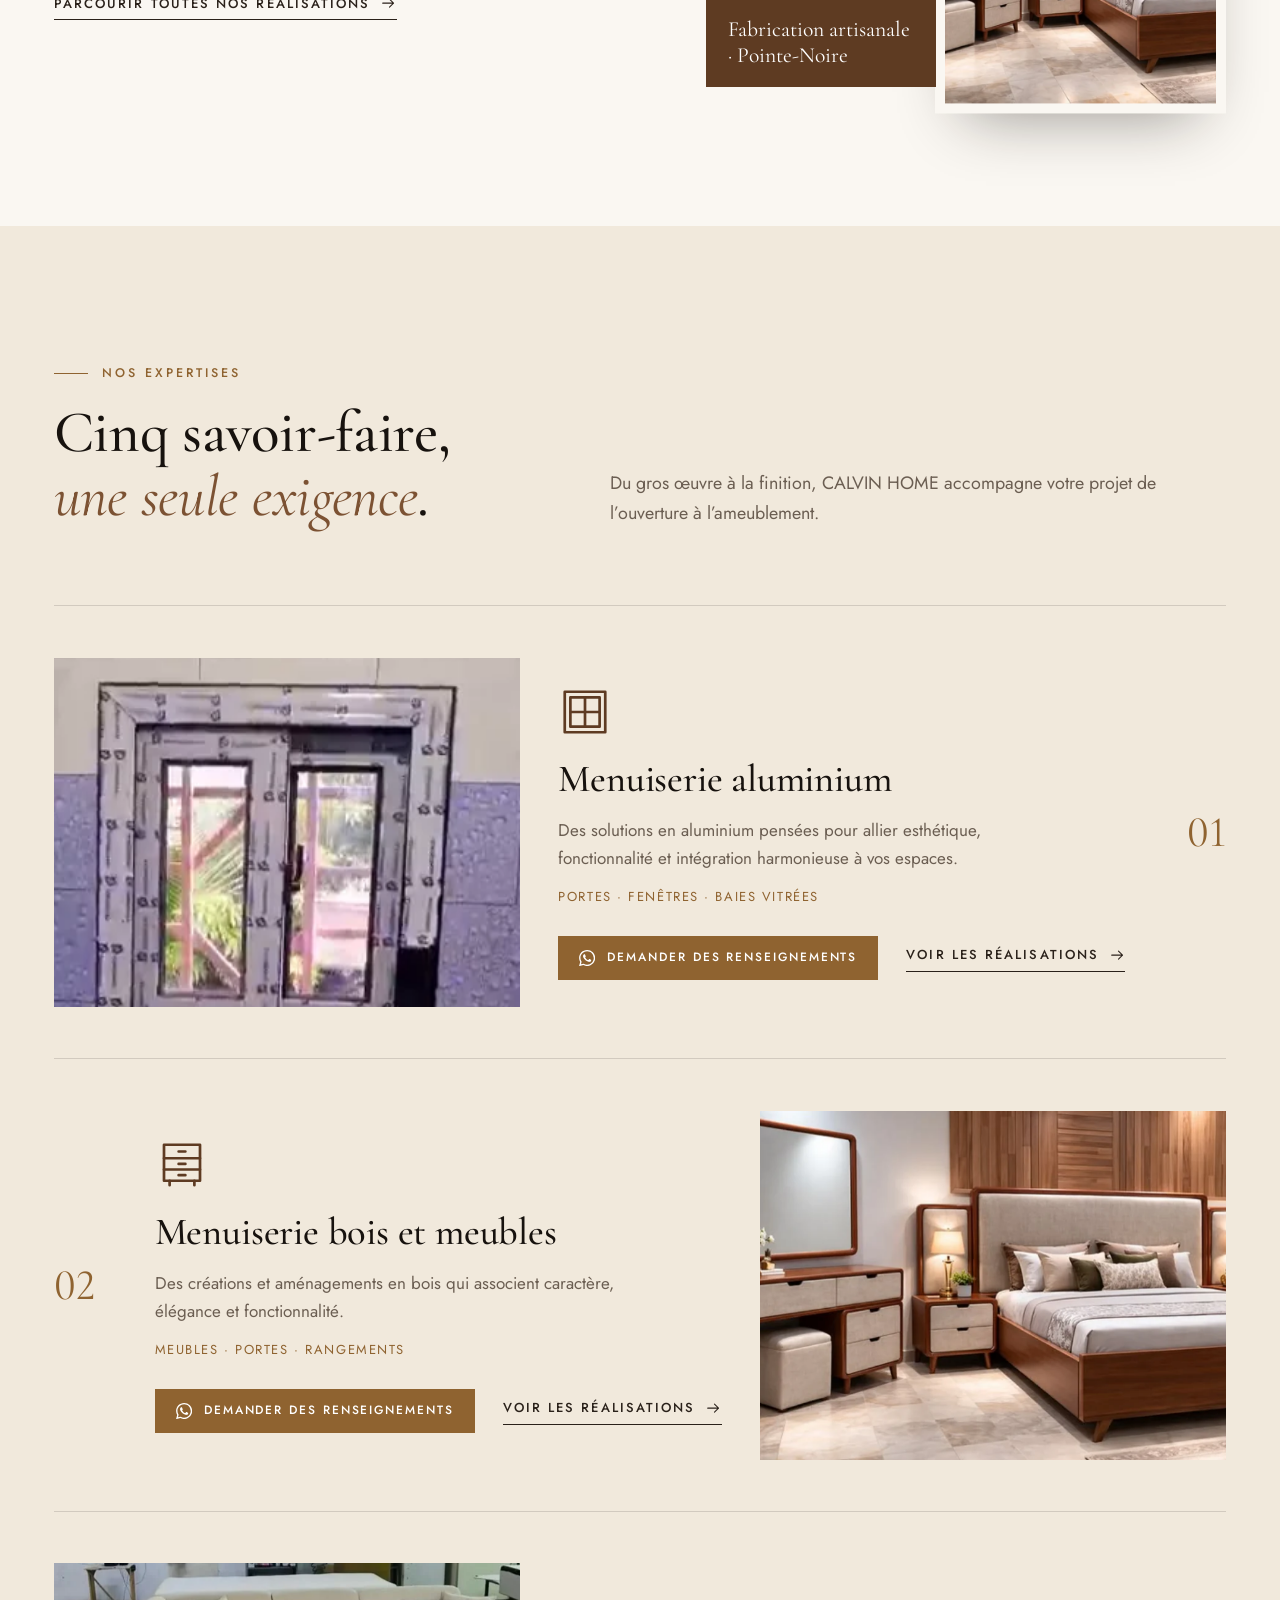
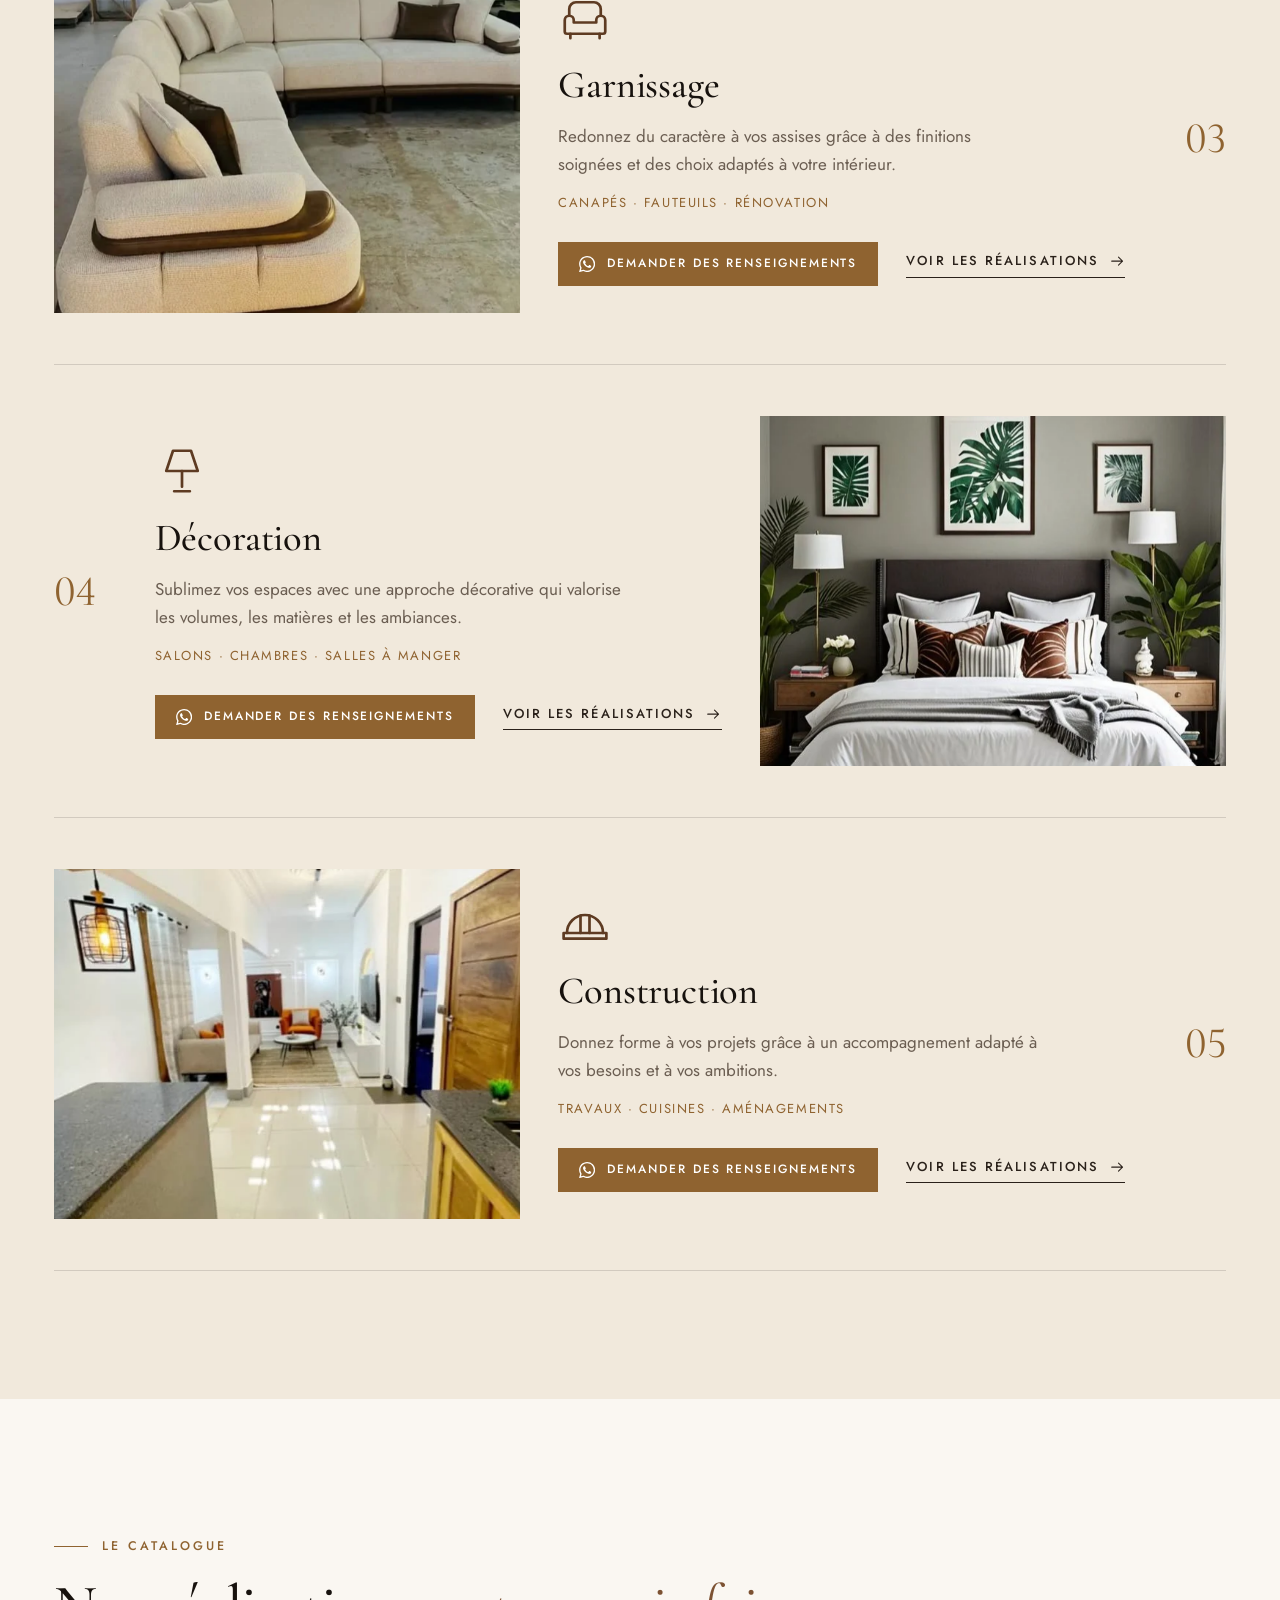
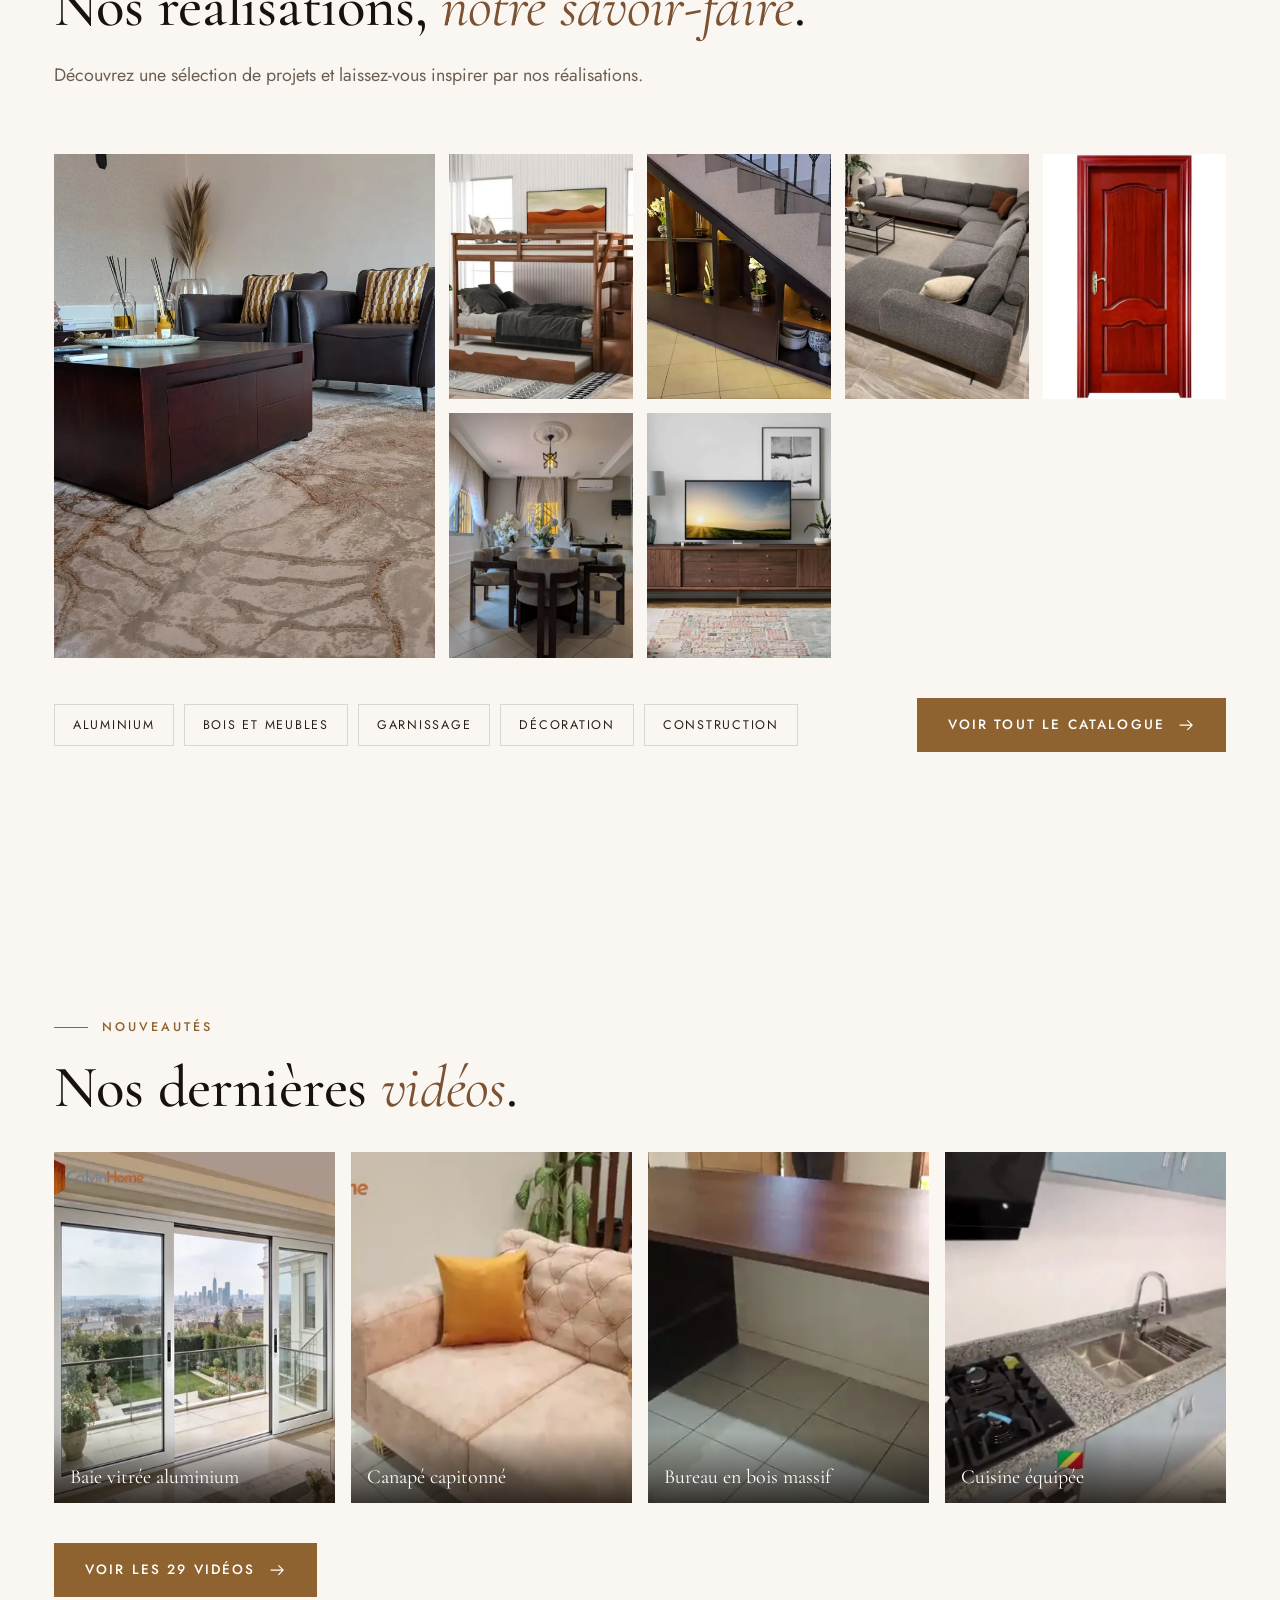
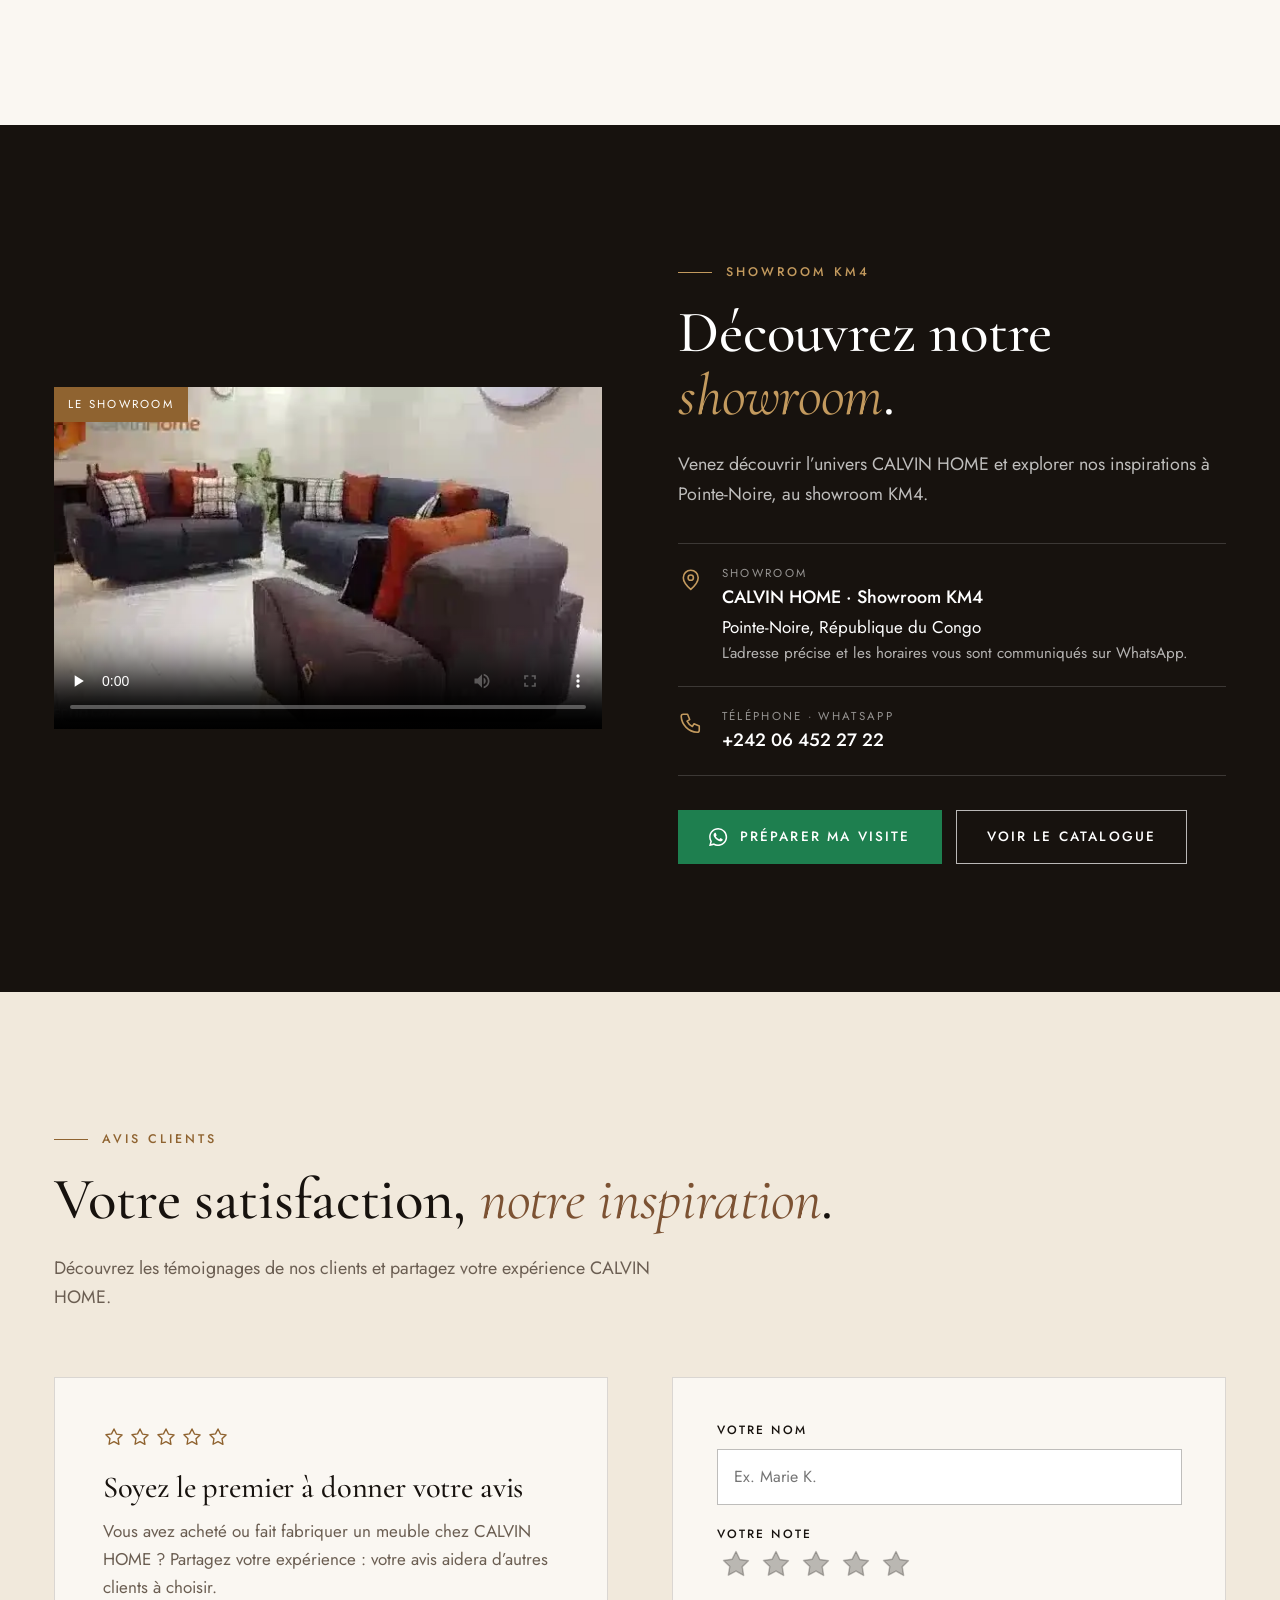
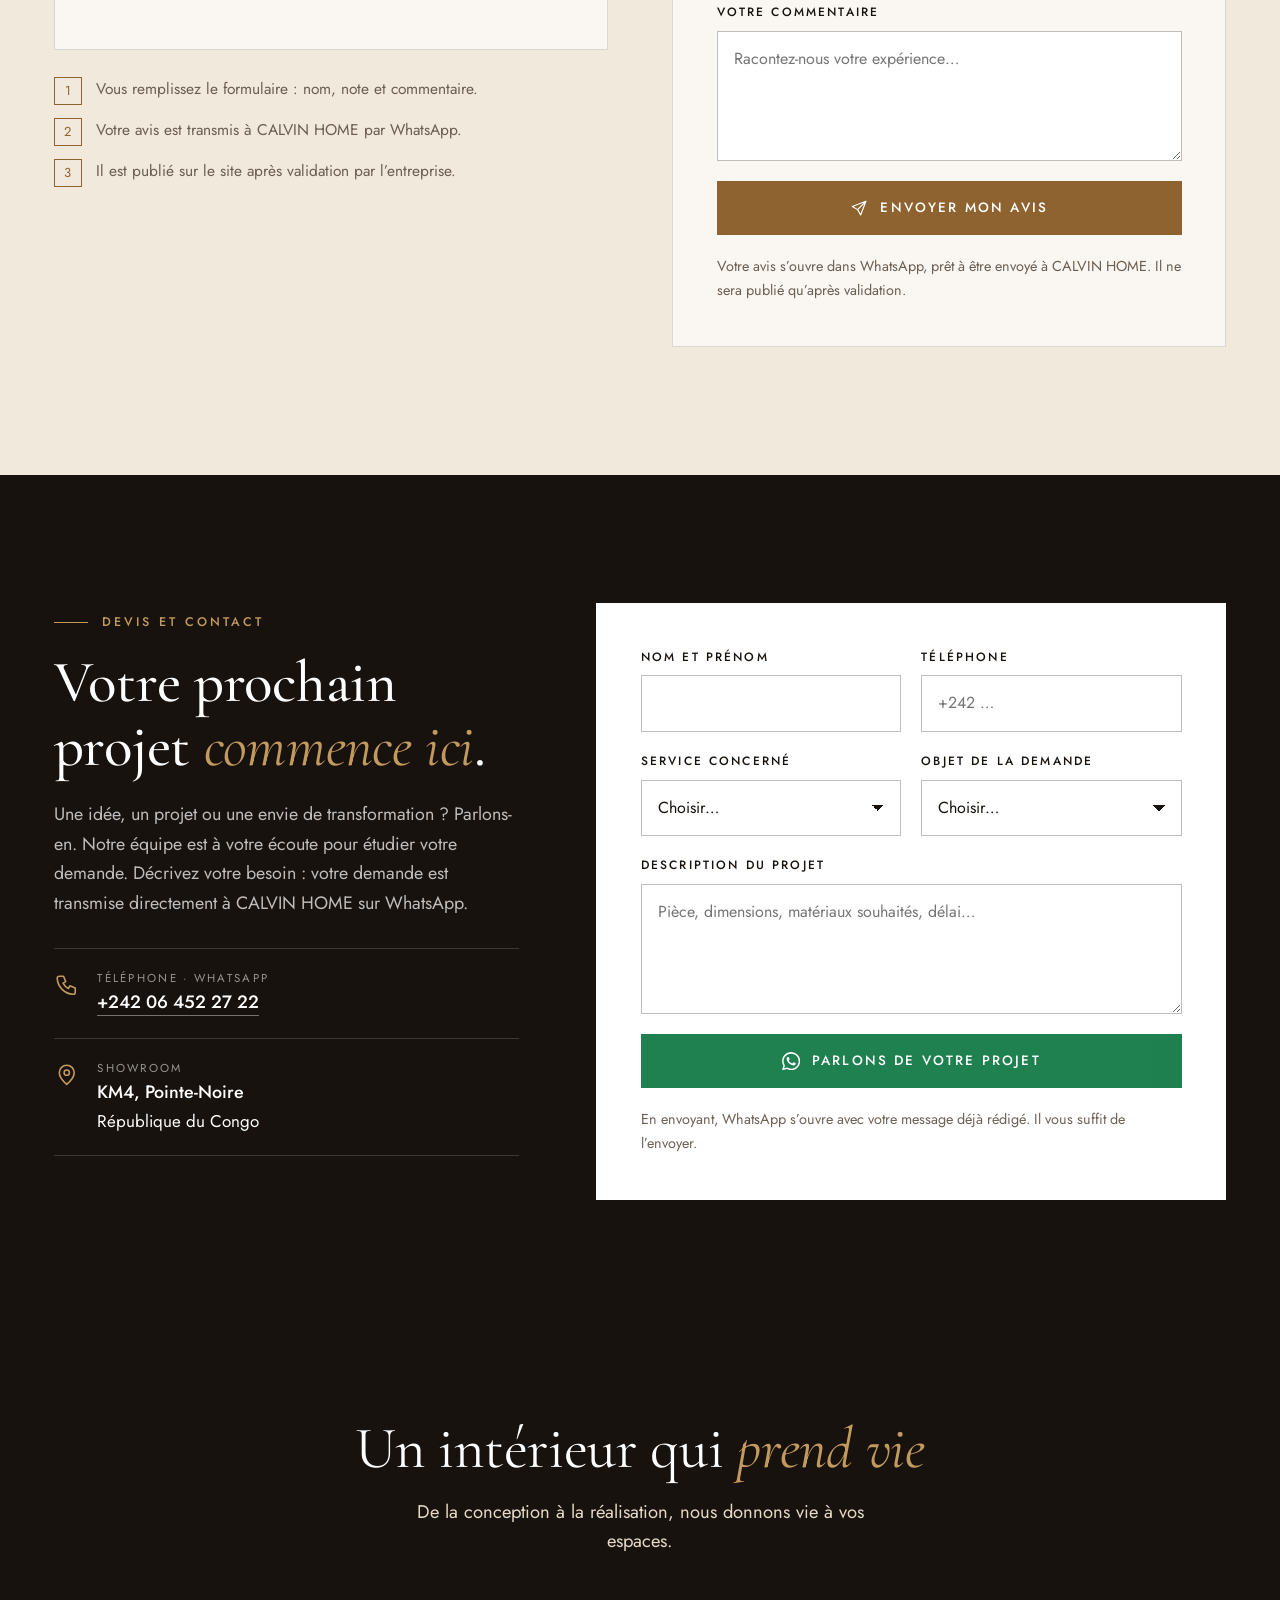
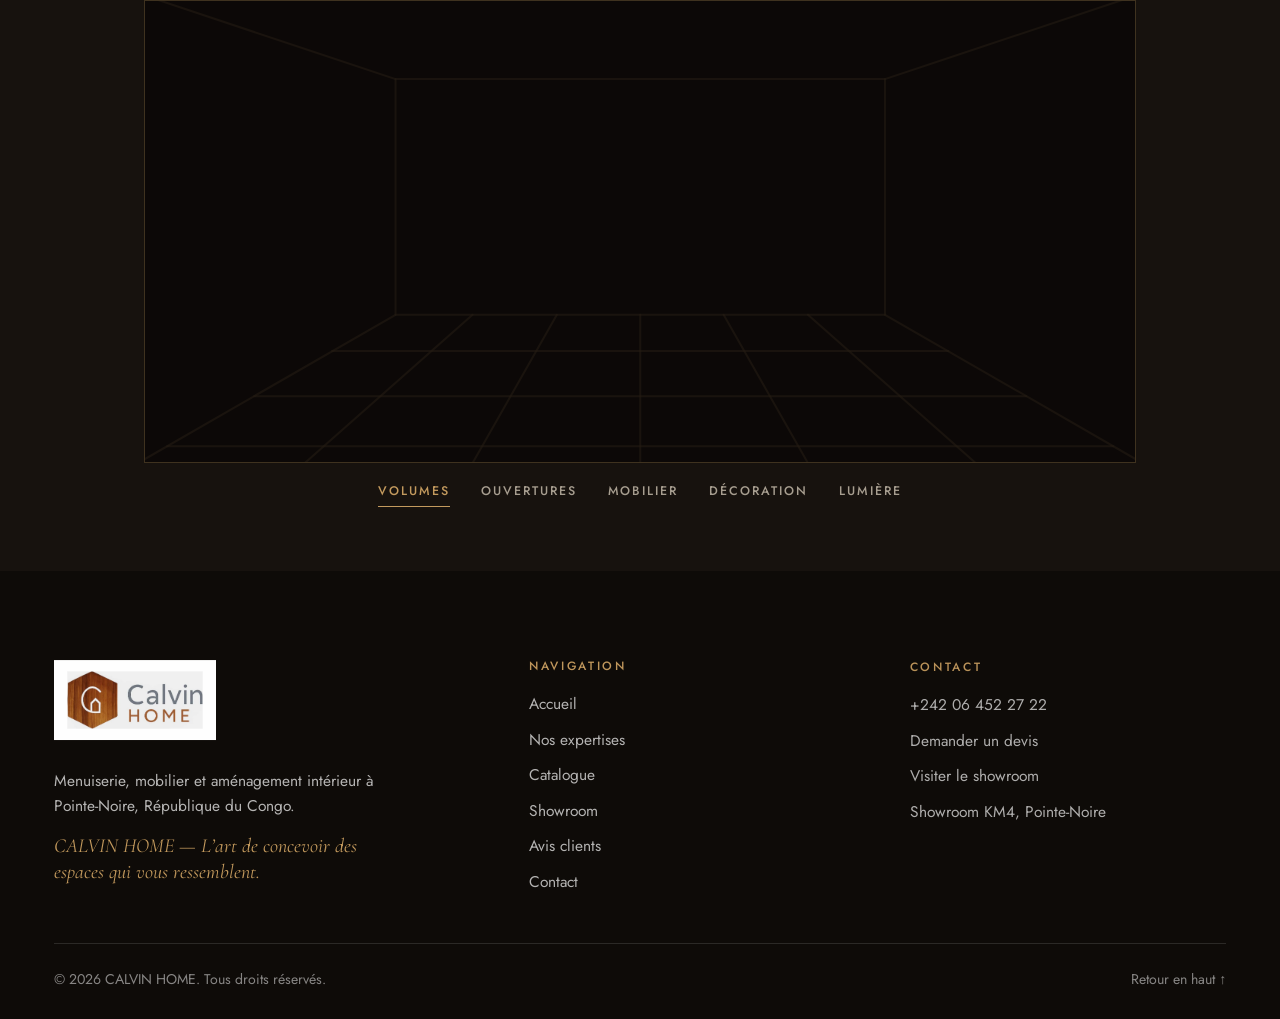
==== commit 3260f6f7: "fix(navigation): Showroom depuis le catalogue ; feat: scène « Un intérieur qui prend vie » Correctif" ====
--- a/index.html
+++ b/index.html
@@ -73,7 +73,7 @@
 <div class="strip">
   <div class="wrap">
     <div class="it"><b id="nPhotos">52</b><span>Photos au catalogue</span></div>
-    <div class="it"><b id="nVideos">30</b><span>Vidéos de réalisations</span></div>
+    <div class="it"><b id="nVideos">29</b><span>Vidéos de réalisations</span></div>
     <div class="it"><b>5</b><span>Domaines d’expertise</span></div>
     <div class="it"><b>KM4</b><span>Showroom à Pointe-Noire</span></div>
   </div>
@@ -227,7 +227,7 @@
       <a href="catalogue.html#type=video&amp;q=bureau" class="nv"><img src="assets/posters/calvin-home-n07.webp" alt="Bureau en bois massif" loading="lazy" width="720" height="406"><span>Bureau en bois massif</span></a>
       <a href="catalogue.html#type=video&amp;q=cuisine" class="nv"><img src="assets/posters/calvin-home-n08.webp" alt="Cuisine équipée" loading="lazy" width="576" height="1024"><span>Cuisine équipée</span></a>
     </div>
-    <div class="tz-foot"><a class="btn btn-solid" href="catalogue.html#type=video">Voir les 30 vidéos <i data-ic="arrow"></i></a></div>
+    <div class="tz-foot"><a class="btn btn-solid" href="catalogue.html#type=video">Voir les 29 vidéos <i data-ic="arrow"></i></a></div>
   </div>
 </section>
 
@@ -342,46 +342,63 @@
 </section>
 </main>
 
-<!-- ============ ATELIER (animation artisan) ============ -->
+<!-- ============ UN INTÉRIEUR QUI PREND VIE (scène 2.5D SVG, animée par js/motion.js) ============ -->
 <section class="craft" id="atelier" aria-labelledby="craftTitle">
   <div class="wrap">
-    <p class="craft-txt" id="craftTitle">De la conception à la réalisation, nous donnons vie à vos espaces.</p>
-  </div>
-  <div class="craft-scene" role="img" aria-label="Illustration : un menuisier rabote une planche sur son établi">
-    <svg id="craftSvg" viewBox="0 0 1200 300" preserveAspectRatio="xMidYMax meet" aria-hidden="true" focusable="false">
-      <line class="floor" x1="0" y1="286" x2="1200" y2="286"/>
-      <g class="bench">
-        <rect x="430" y="226" width="500" height="16" rx="2"/>
-        <rect x="450" y="242" width="460" height="8"/>
-        <path d="M470 250v36M530 250v36M830 250v36M890 250v36M530 268h300"/>
-      </g>
-      <rect class="plank" x="470" y="214" width="380" height="12" rx="1"/>
-      <path class="plank-grain" d="M482 220h350"/>
-      <g class="shavings">
-        <path class="sh s1" d="M650 214c8-14 22-16 26-6s-8 14-14 8"/>
-        <path class="sh s2" d="M650 214c10-20 30-22 34-10s-10 18-18 10"/>
-        <path class="sh s3" d="M650 214c4-10 16-12 20-4"/>
-        <circle class="dust d1" cx="658" cy="206" r="1.6"/><circle class="dust d2" cx="668" cy="200" r="1.3"/><circle class="dust d3" cx="678" cy="208" r="1.5"/>
-      </g>
-      <g class="man">
-        <path class="leg" d="M386 198l-14 88M392 198l16 88"/>
-        <path class="shoe" d="M360 286h24M396 286h26"/>
-        <path class="body" d="M370 196C360 160 380 128 410 118c22-2 36 10 30 28-8 24-16 42-20 54z"/>
-        <path class="apron" d="M388 160l50-10-12 52c-14 4-28 2-40-4z"/>
-        <circle class="head" cx="440" cy="98" r="18"/>
-        <path class="cap" d="M423 94c3-16 29-20 35-4-10-6-22-6-35 4z"/>
-        <path class="arm" fill="none" d="M428 134 Q 470 186 548 186">
-          <animate attributeName="d" dur="2.6s" repeatCount="indefinite" calcMode="spline" keyTimes="0;0.5;1" keySplines=".45 0 .55 1;.45 0 .55 1"
-            values="M428 134 Q 470 186 548 186;M428 134 Q 490 182 592 186;M428 134 Q 470 186 548 186"/>
-        </path>
-      </g>
-      <g class="plane">
-        <animateTransform attributeName="transform" type="translate" dur="2.6s" repeatCount="indefinite" calcMode="spline" keyTimes="0;0.5;1" keySplines=".45 0 .55 1;.45 0 .55 1" values="0 0;44 0;0 0"/>
-        <rect x="518" y="198" width="70" height="16" rx="3"/>
-        <path d="M530 198c0-12 8-16 16-16s14 4 14 16"/>
-        <path d="M574 198l10-12h8"/>
+    <h2 class="craft-title" id="craftTitle">Un intérieur qui <em>prend vie</em></h2>
+    <p class="craft-txt">De la conception à la réalisation, nous donnons vie à vos espaces.</p>
+  </div>
+  <div class="craft-scene" role="img" aria-label="Animation : une pièce vide prend forme, s’ouvre sur l’extérieur, se meuble, se décore puis s’illumine pour devenir un intérieur élégant.">
+    <svg id="craftSvg" viewBox="0 0 1200 560" preserveAspectRatio="xMidYMid slice" aria-hidden="true" focusable="false">
+      <defs>
+        <linearGradient id="cgSky" x1="0" y1="0" x2="1" y2="1"><stop offset="0" stop-color="#F7E7C8"/><stop offset="1" stop-color="#E4C285"/></linearGradient>
+        <radialGradient id="cgGlow" cx=".5" cy=".5" r=".5"><stop offset="0" stop-color="#FFD9A0" stop-opacity=".95"/><stop offset=".45" stop-color="#F3B565" stop-opacity=".34"/><stop offset="1" stop-color="#F3B565" stop-opacity="0"/></radialGradient>
+        <linearGradient id="cgBeam" x1="0" y1="0" x2="1" y2="1"><stop offset="0" stop-color="#FFE6B8" stop-opacity=".55"/><stop offset="1" stop-color="#FFE6B8" stop-opacity="0"/></linearGradient>
+      </defs>
+      <g class="craft-cam">
+        <polygon class="vol v-floor" points="0,560 1200,560 870,370 330,370"/>
+        <polygon class="vol v-back" points="330,110 870,110 870,370 330,370"/>
+        <polygon class="vol v-left" points="0,0 330,110 330,370 0,560"/>
+        <polygon class="vol v-right" points="1200,0 870,110 870,370 1200,560"/>
+        <polygon class="vol v-ceil" points="0,0 1200,0 870,110 330,110"/>
+        <g class="wire">
+          <rect class="dr" pathLength="1" x="330" y="110" width="540" height="260"/>
+          <path class="dr" pathLength="1" d="M0 0L330 110"/><path class="dr" pathLength="1" d="M1200 0L870 110"/>
+          <path class="dr" pathLength="1" d="M0 560L330 370"/><path class="dr" pathLength="1" d="M1200 560L870 370"/>
+          <path class="dr" pathLength="1" d="M200 560L415 370M400 560L508 370M600 560V370M800 560L692 370M1000 560L785 370"/>
+          <path class="dr" pathLength="1" d="M260 410H940"/><path class="dr" pathLength="1" d="M174 460H1026"/><path class="dr" pathLength="1" d="M78 515H1122"/>
+        </g>
+        <polygon class="open" points="60,162 250,177 250,303 60,354" fill="url(#cgSky)"/>
+        <g class="win-lines">
+          <polygon class="dr" pathLength="1" points="60,162 250,177 250,303 60,354"/>
+          <path class="dr" pathLength="1" d="M155 169V328"/><path class="dr" pathLength="1" d="M60 258L250 240"/>
+        </g>
+        <g class="fur f-shelf">
+          <polygon points="900,157 1120,124 1120,441 900,344"/>
+          <path d="M900 219L1120 229M900 260L1120 298M900 301L1120 368"/>
+        </g>
+        <g class="fur f-rug"><polygon points="440,412 760,412 870,520 330,520"/><polygon class="rug-in" points="462,424 738,424 836,508 364,508"/></g>
+        <g class="fur f-lamp"><ellipse cx="372" cy="394" rx="20" ry="5"/><path class="pole" d="M372 392V262"/><polygon points="358,226 386,226 394,262 350,262"/></g>
+        <g class="fur f-plant"><path d="M806 346h40l-5 36h-30z"/><ellipse class="lf" cx="826" cy="318" rx="10" ry="30" transform="rotate(-16 826 318)"/><ellipse class="lf" cx="812" cy="324" rx="9" ry="26" transform="rotate(-42 812 324)"/><ellipse class="lf" cx="840" cy="322" rx="9" ry="27" transform="rotate(34 840 322)"/></g>
+        <g class="fur f-sofa">
+          <rect x="440" y="288" width="320" height="64" rx="10"/><rect x="430" y="332" width="340" height="52" rx="8"/>
+          <rect x="414" y="312" width="34" height="80" rx="10"/><rect x="752" y="312" width="34" height="80" rx="10"/>
+          <rect class="leg" x="440" y="392" width="10" height="10"/><rect class="leg" x="750" y="392" width="10" height="10"/>
+          <path class="seam" d="M547 296V330M653 296V330"/>
+        </g>
+        <g class="fur f-table"><polygon points="520,452 690,452 716,476 494,476"/><rect class="front" x="494" y="476" width="222" height="10"/><path class="seam" d="M502 486V510M708 486V510"/></g>
+        <g class="dec d-art"><rect class="fr" x="528" y="156" width="144" height="92"/><rect class="in" x="538" y="166" width="124" height="72"/><path class="hill" d="M538 214q30-34 62-6t62-10v36H538z"/><circle class="sun" cx="632" cy="190" r="10"/></g>
+        <g class="dec d-pend"><path class="cord" d="M600 110V170"/><path class="shade" d="M572 200L584 170H616L628 200Z"/></g>
+        <g class="dec d-cush"><rect class="c1" x="452" y="318" width="52" height="44" rx="8"/><rect class="c2" x="696" y="318" width="52" height="44" rx="8"/></g>
+        <g class="dec d-vase"><path class="vs" d="M594 466c-7-12-6-24 1-34h10c7 10 8 22 1 34z"/><path class="st" d="M600 432L590 410M600 432L612 408M600 432V406"/><circle class="bl" cx="590" cy="408" r="5"/><circle class="bl" cx="612" cy="406" r="5"/><circle class="bl" cx="600" cy="404" r="5"/></g>
+        <rect class="dim" x="0" y="0" width="1200" height="560"/>
+        <polygon class="beam" points="60,354 250,303 640,452 330,545" fill="url(#cgBeam)"/>
+        <ellipse class="glow g-pend" cx="600" cy="212" rx="150" ry="120" fill="url(#cgGlow)"/>
+        <ellipse class="glow g-lamp" cx="372" cy="244" rx="110" ry="100" fill="url(#cgGlow)"/>
+        <ellipse class="glow g-pool" cx="600" cy="470" rx="270" ry="62" fill="url(#cgGlow)"/>
       </g>
     </svg>
+    <ol class="craft-steps" aria-hidden="true"><li>Volumes</li><li>Ouvertures</li><li>Mobilier</li><li>Décoration</li><li>Lumière</li></ol>
   </div>
 </section>
 
--- a/css/style.css
+++ b/css/style.css
@@ -28,7 +28,7 @@
   --ease:cubic-bezier(.22,.61,.36,1);
 }
 *,*::before,*::after{box-sizing:border-box}
-html{scroll-behavior:smooth;-webkit-text-size-adjust:100%;scroll-padding-top:calc(var(--hh) + 8px)}
+html{scroll-behavior:auto;-webkit-text-size-adjust:100%;scroll-padding-top:calc(var(--hh) + 8px)}
 html.lock{overflow:hidden}
 body{margin:0;background:var(--ivory);color:var(--ink-2);font-family:var(--sans);font-size:17px;line-height:1.65;font-weight:400;-webkit-font-smoothing:antialiased;overflow-x:hidden}
 img,video,svg{display:block;max-width:100%}
@@ -420,34 +420,35 @@
 @media (max-width:900px){.nv-grid{grid-template-columns:repeat(2,1fr);gap:10px}}
 
 /* ---------- Atelier : animation du menuisier ---------- */
-.craft{background:var(--ink);color:#fff;padding:clamp(56px,7vw,104px) 0 0;overflow:hidden}
-.craft-txt{font-family:var(--serif);font-size:clamp(1.7rem,3.6vw,3rem);line-height:1.18;text-align:center;max-width:24ch;margin:0 auto;color:#fff;font-style:italic;font-weight:400}
-.craft-scene{max-width:1100px;margin:clamp(20px,3vw,40px) auto 0;padding:0 var(--pad)}
-.craft-scene svg{display:block;width:100%;height:auto}
-.craft svg *{vector-effect:non-scaling-stroke}
-.craft .floor{stroke:var(--bronze-l);stroke-opacity:.35;stroke-width:1.5}
-.craft .bench rect{fill:var(--wood);stroke:var(--bronze-l);stroke-width:1.2}
-.craft .bench path{stroke:var(--bronze-l);stroke-width:2.2;fill:none;stroke-linecap:round}
-.craft .plank{fill:var(--bronze);stroke:var(--bronze-l);stroke-width:1}
-.craft .plank-grain{stroke:var(--wood);stroke-width:1;opacity:.7;fill:none}
-.craft .man .leg{stroke:var(--sand);stroke-width:9;stroke-linecap:round;fill:none;opacity:.9}
-.craft .man .shoe{stroke:var(--bronze-l);stroke-width:5;stroke-linecap:round}
-.craft .man .body{fill:var(--ink-2);stroke:var(--sand);stroke-width:1.6}
-.craft .man .apron{fill:var(--brown);opacity:.9}
-.craft .man .head{fill:var(--sand)}
-.craft .man .cap{fill:var(--bronze-l)}
-.craft .man .arm{stroke:var(--sand);stroke-width:9;stroke-linecap:round}
-.craft .plane rect{fill:var(--bronze-l)}
-.craft .plane path{fill:none;stroke:var(--sand);stroke-width:3;stroke-linecap:round;stroke-linejoin:round}
-.craft .sh{fill:none;stroke:var(--bronze-l);stroke-width:1.6;stroke-linecap:round;opacity:0;transform-box:fill-box;transform-origin:left bottom;animation:shave 2.6s ease-out infinite}
-.craft .s2{animation-delay:.35s}.craft .s3{animation-delay:.7s}
-.craft .dust{fill:var(--sand);opacity:0;animation:dust 2.6s ease-out infinite}
-.craft .d2{animation-delay:.3s}.craft .d3{animation-delay:.6s}
-@keyframes shave{0%{opacity:0;transform:translate(0,0) scale(.5)}20%{opacity:.9}100%{opacity:0;transform:translate(-26px,10px) scale(1.1) rotate(-12deg)}}
-@keyframes dust{0%{opacity:0;transform:translateY(0)}25%{opacity:.7}100%{opacity:0;transform:translateY(-16px)}}
-.craft svg.still .sh,.craft svg.still .dust{animation:none;opacity:0}
-.craft svg.still .sh.s1{opacity:.8}
-@media (prefers-reduced-motion:reduce){.craft .sh,.craft .dust{animation:none;opacity:0}.craft .sh.s1{opacity:.8}}
+.craft{background:var(--ink);color:#fff;padding:clamp(56px,7vw,104px) 0 clamp(44px,5vw,80px);overflow:hidden}
+.craft-title{font-family:var(--serif);font-weight:400;font-size:clamp(2rem,4.6vw,3.8rem);line-height:1.08;text-align:center;margin:0 auto;color:#fff}
+.craft-title em{color:var(--bronze-l);font-style:italic}
+.craft-txt{text-align:center;max-width:46ch;margin:16px auto 0;color:var(--sand);font-size:clamp(1rem,1.6vw,1.15rem);line-height:1.6}
+.craft-scene{max-width:1100px;margin:clamp(24px,3.5vw,44px) auto 0;padding:0 var(--pad)}
+.craft-scene svg{display:block;width:100%;height:auto;aspect-ratio:1200/560;background:#0C0907;border:1px solid rgba(195,154,94,.28)}
+@media (max-width:720px){.craft-scene svg{aspect-ratio:1/1}}
+/* Scène « Un intérieur qui prend vie » : l'état par défaut est la scène FINALE (sans JS / animations réduites) */
+.craft .vol{stroke:none}
+.craft .v-floor{fill:#4A3322}.craft .v-back{fill:#CDBB9F}.craft .v-left{fill:#B7A283}.craft .v-right{fill:#BDA888}.craft .v-ceil{fill:#E6D9C3}
+.craft .wire .dr,.craft .win-lines .dr{fill:none;stroke:var(--bronze-l);stroke-width:2.2;stroke-linecap:round;stroke-linejoin:round}
+@media (max-width:720px){.craft .wire .dr,.craft .win-lines .dr{stroke-width:4}}
+.craft .wire .dr{stroke-opacity:.55}
+.craft .f-shelf polygon{fill:#5E3B22;stroke:var(--bronze-l);stroke-width:1.5}.craft .f-shelf path{fill:none;stroke:var(--bronze-l);stroke-width:2}
+.craft .f-rug polygon{fill:#D9CBB3}.craft .f-rug .rug-in{fill:none;stroke:#8F6330;stroke-width:3}
+.craft .f-lamp ellipse{fill:#2A211A}.craft .f-lamp .pole{stroke:#2A211A;stroke-width:4;fill:none}.craft .f-lamp polygon{fill:#E6DAC7;stroke:#8F6330;stroke-width:1.5}
+.craft .f-plant path{fill:#2A211A}.craft .f-plant .lf{fill:#4F6B3E}
+.craft .f-sofa rect{fill:#5B4A3B;stroke:#2A211A;stroke-width:1.5}.craft .f-sofa .leg{fill:#2A211A}.craft .f-sofa .seam,.craft .f-table .seam{stroke:#2A211A;stroke-width:2;fill:none}
+.craft .f-table polygon{fill:#9A6B3F;stroke:#5E3B22;stroke-width:1.5}.craft .f-table .front{fill:#5E3B22}
+.craft .d-art .fr{fill:#5E3B22;stroke:var(--bronze-l);stroke-width:1.5}.craft .d-art .in{fill:#F1E9DC}.craft .d-art .hill{fill:#8F6330}.craft .d-art .sun{fill:#C39A5E}
+.craft .d-pend .cord{stroke:#2A211A;stroke-width:2.5;fill:none}.craft .d-pend .shade{fill:#C39A5E;stroke:#8F6330;stroke-width:1.5}
+.craft .d-cush .c1{fill:#C39A5E}.craft .d-cush .c2{fill:#F1E9DC;stroke:#8F6330;stroke-width:1.5}
+.craft .d-vase .vs{fill:#F1E9DC;stroke:#8F6330;stroke-width:1.5}.craft .d-vase .st{stroke:#4F6B3E;stroke-width:2.5;fill:none}.craft .d-vase .bl{fill:#C39A5E}
+.craft .dim{fill:#0C0907;opacity:.14}
+.craft .beam,.craft .glow{opacity:1}
+.craft-steps{list-style:none;display:flex;flex-wrap:wrap;justify-content:center;gap:10px clamp(14px,2.4vw,34px);margin:22px 0 0;padding:0;font:500 .78rem/1 var(--sans);letter-spacing:.16em;text-transform:uppercase}
+.craft-steps li{color:rgba(230,218,199,.7);padding-bottom:8px;border-bottom:1px solid transparent;transition:color .4s,border-color .4s}
+.craft-steps li.past{color:rgba(230,218,199,.9)}
+.craft-steps li.on{color:var(--bronze-l);border-color:var(--bronze-l)}
 
 
 /* =========================================================
@@ -457,7 +458,7 @@
 .mw-i{display:inline-block;will-change:transform}
 .mo-anim{transition:none !important}
 /* Rideau de transition entre pages (la navigation reste native) */
-.ptr{position:fixed;inset:0;z-index:500;background:var(--ink);transform:translateY(-100%);pointer-events:none}
+.ptr{position:fixed;inset:0;z-index:500;background:var(--ink);opacity:0;pointer-events:none}
 /* Bouton mis en valeur : deux impulsions discrètes, une seule fois */
 .btn.hl{position:relative}
 .btn.hl::after{content:"";position:absolute;inset:-1px;border:1px solid var(--bronze-l);opacity:0;pointer-events:none;animation:ring 1.5s var(--ease) 2}
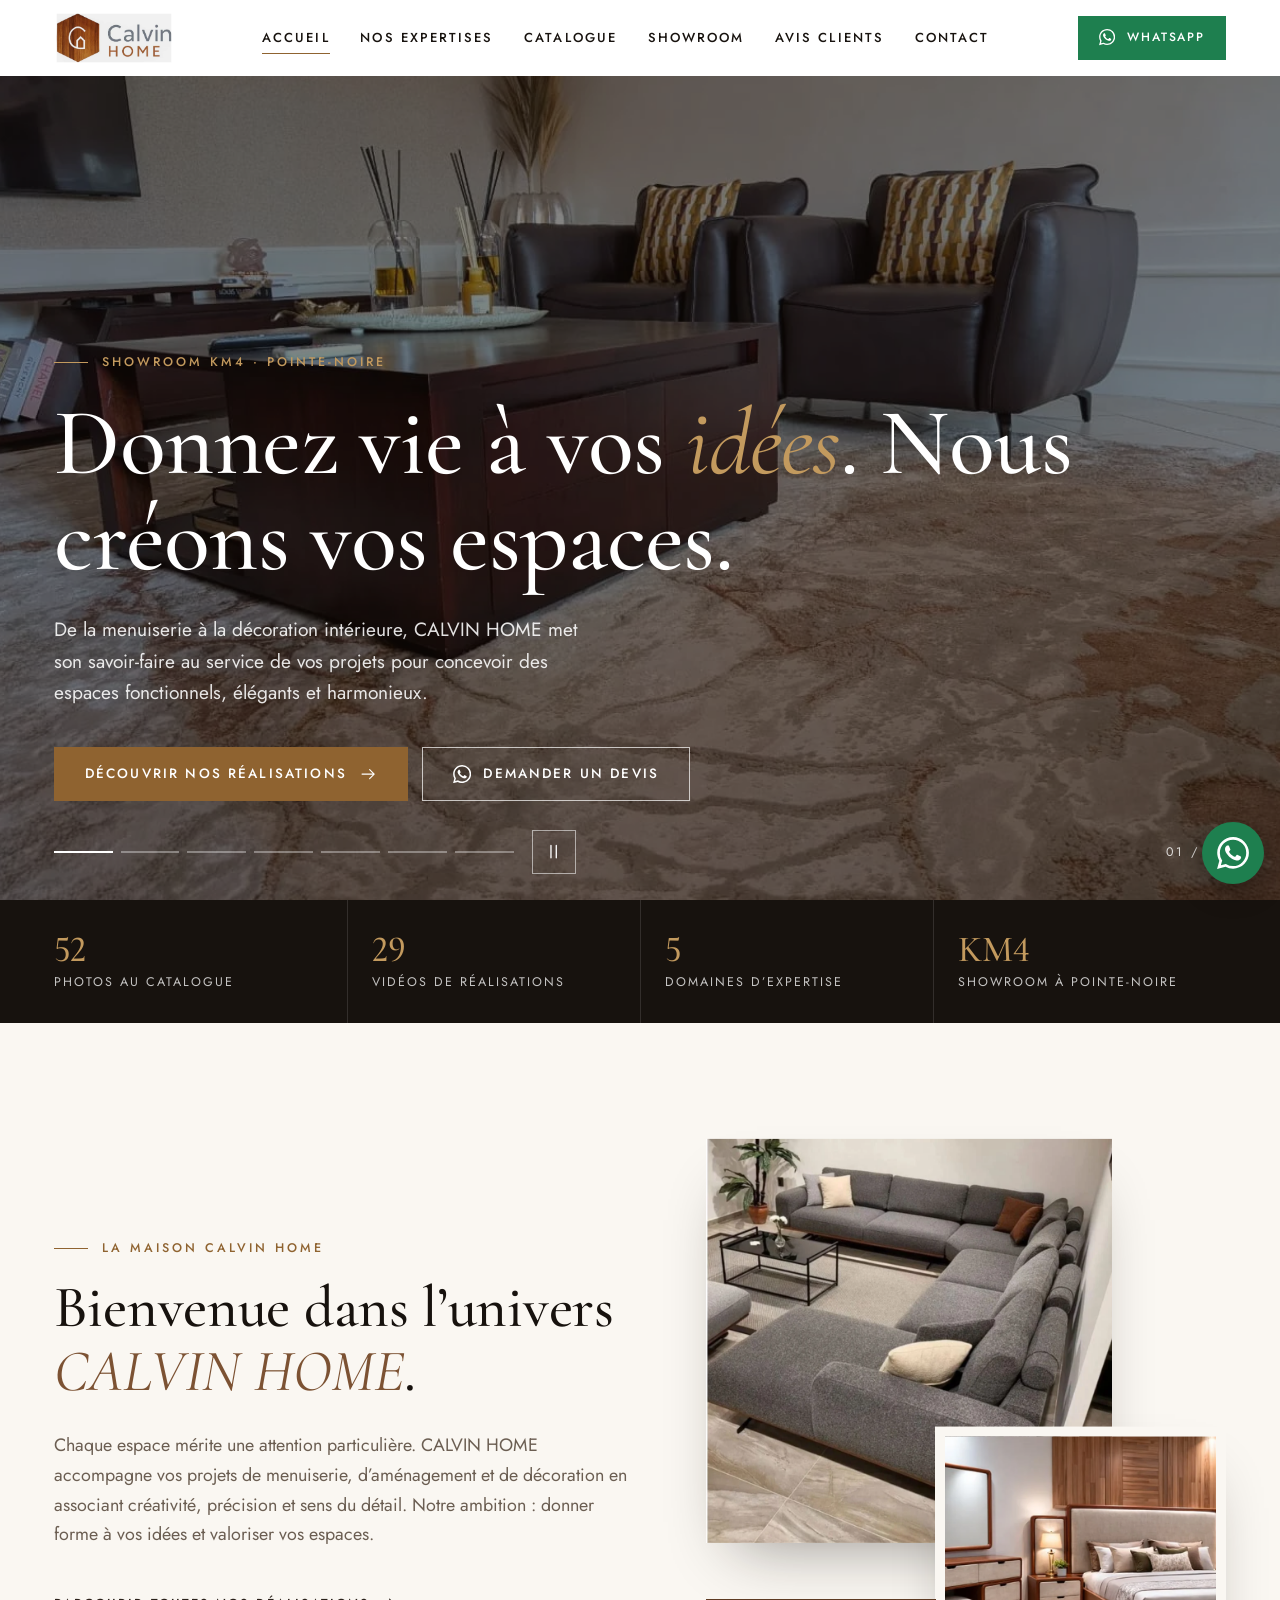
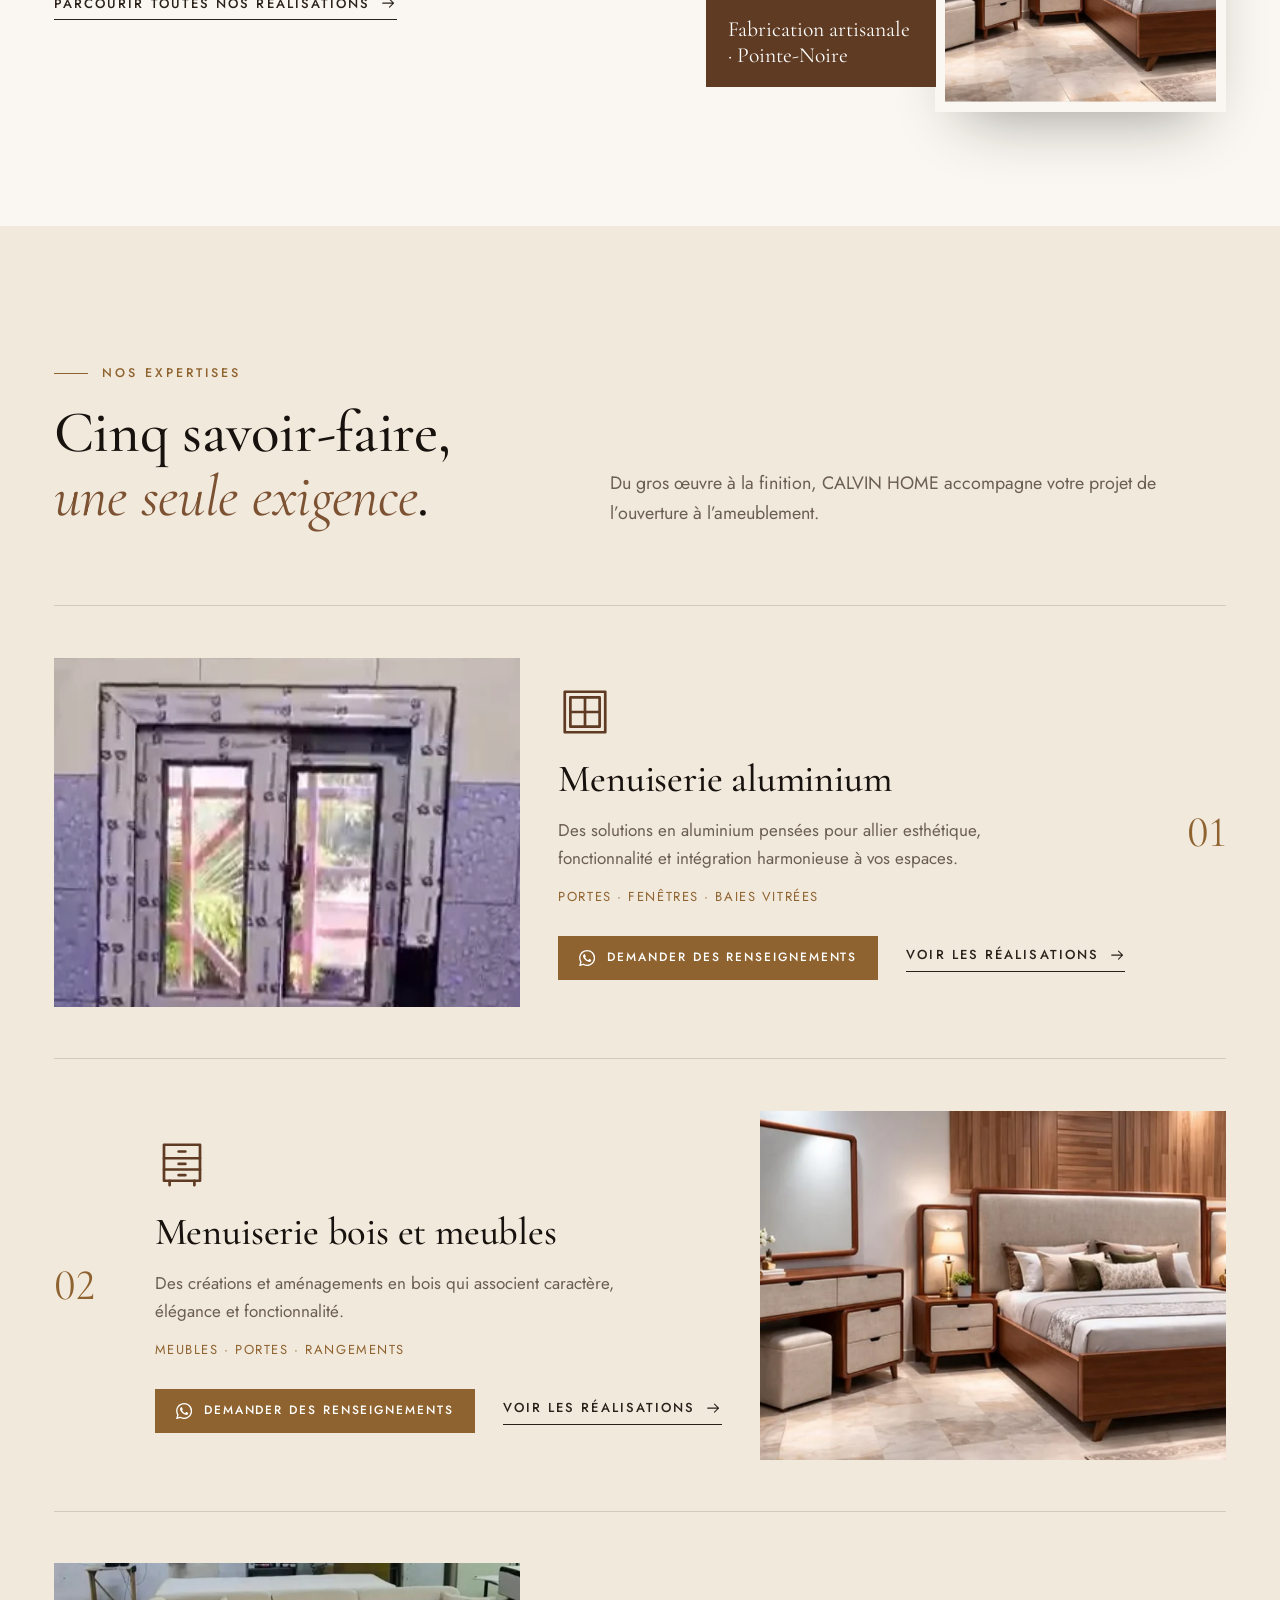
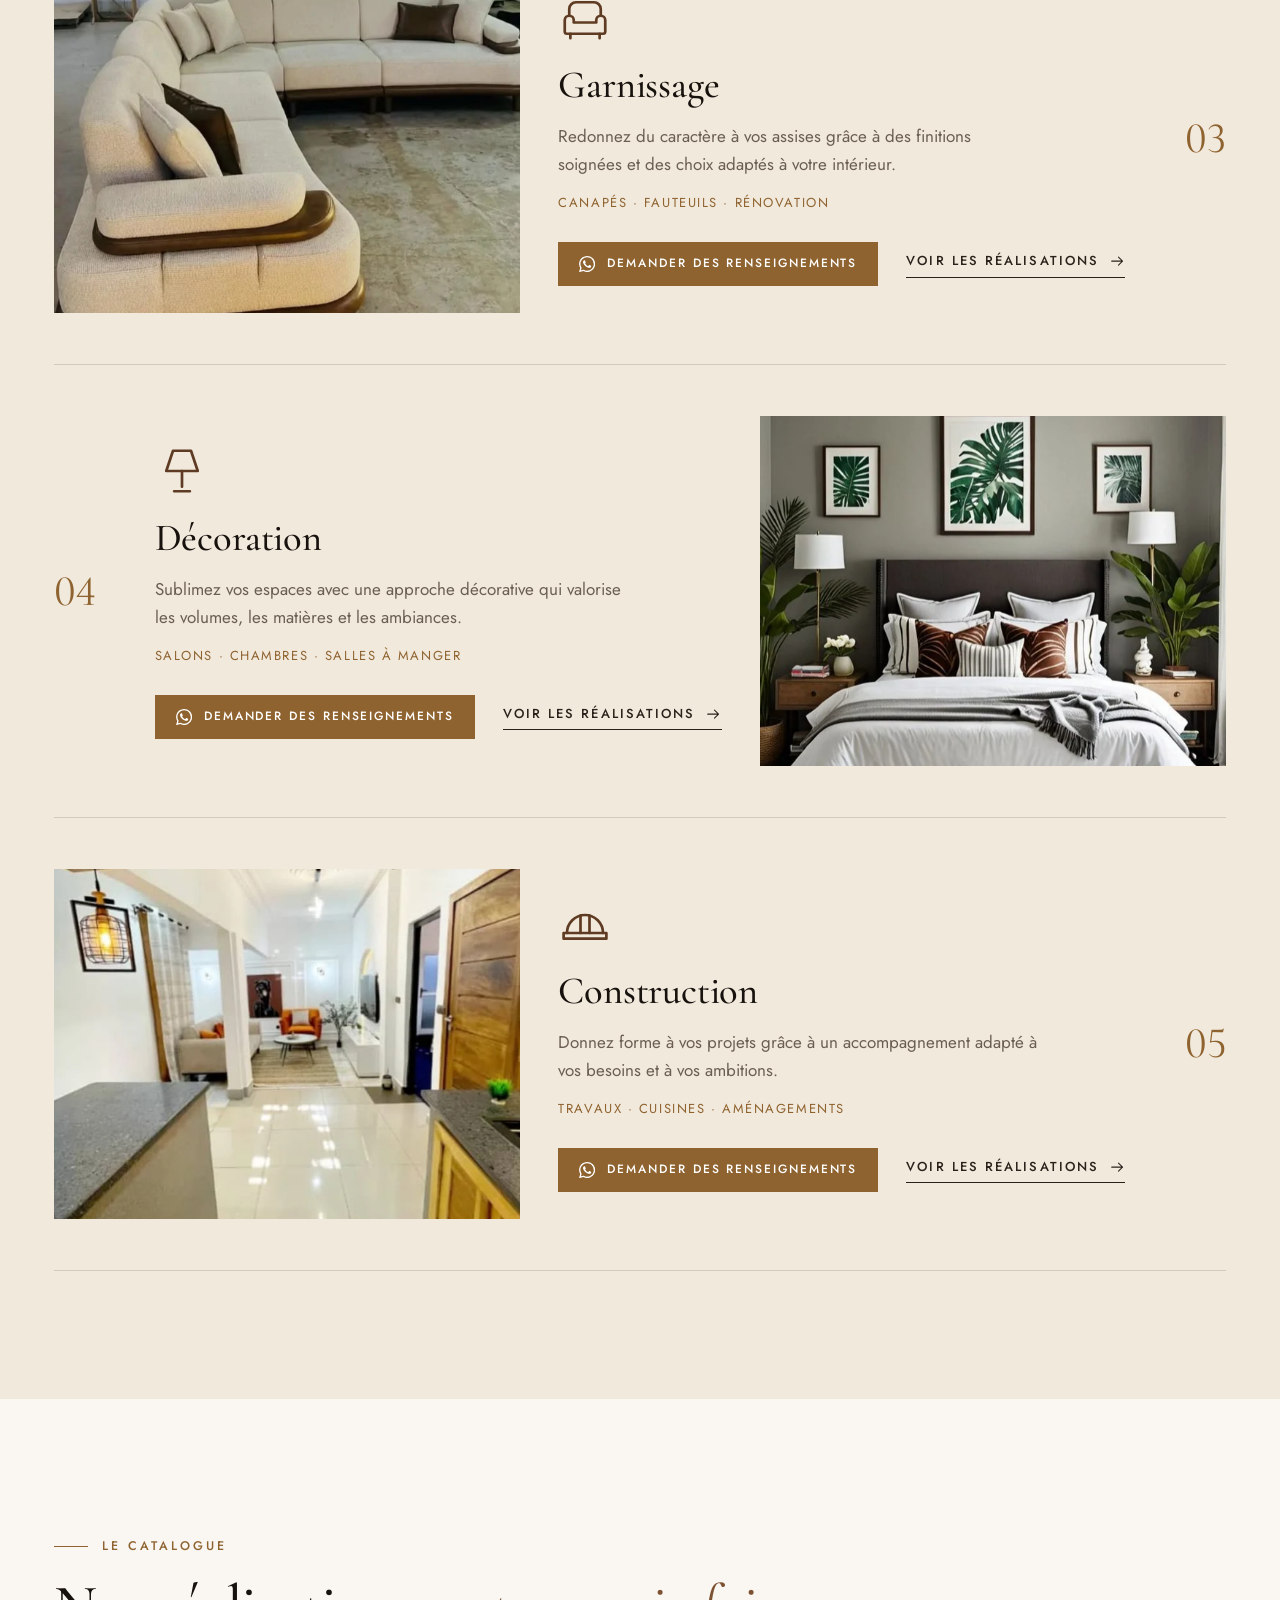
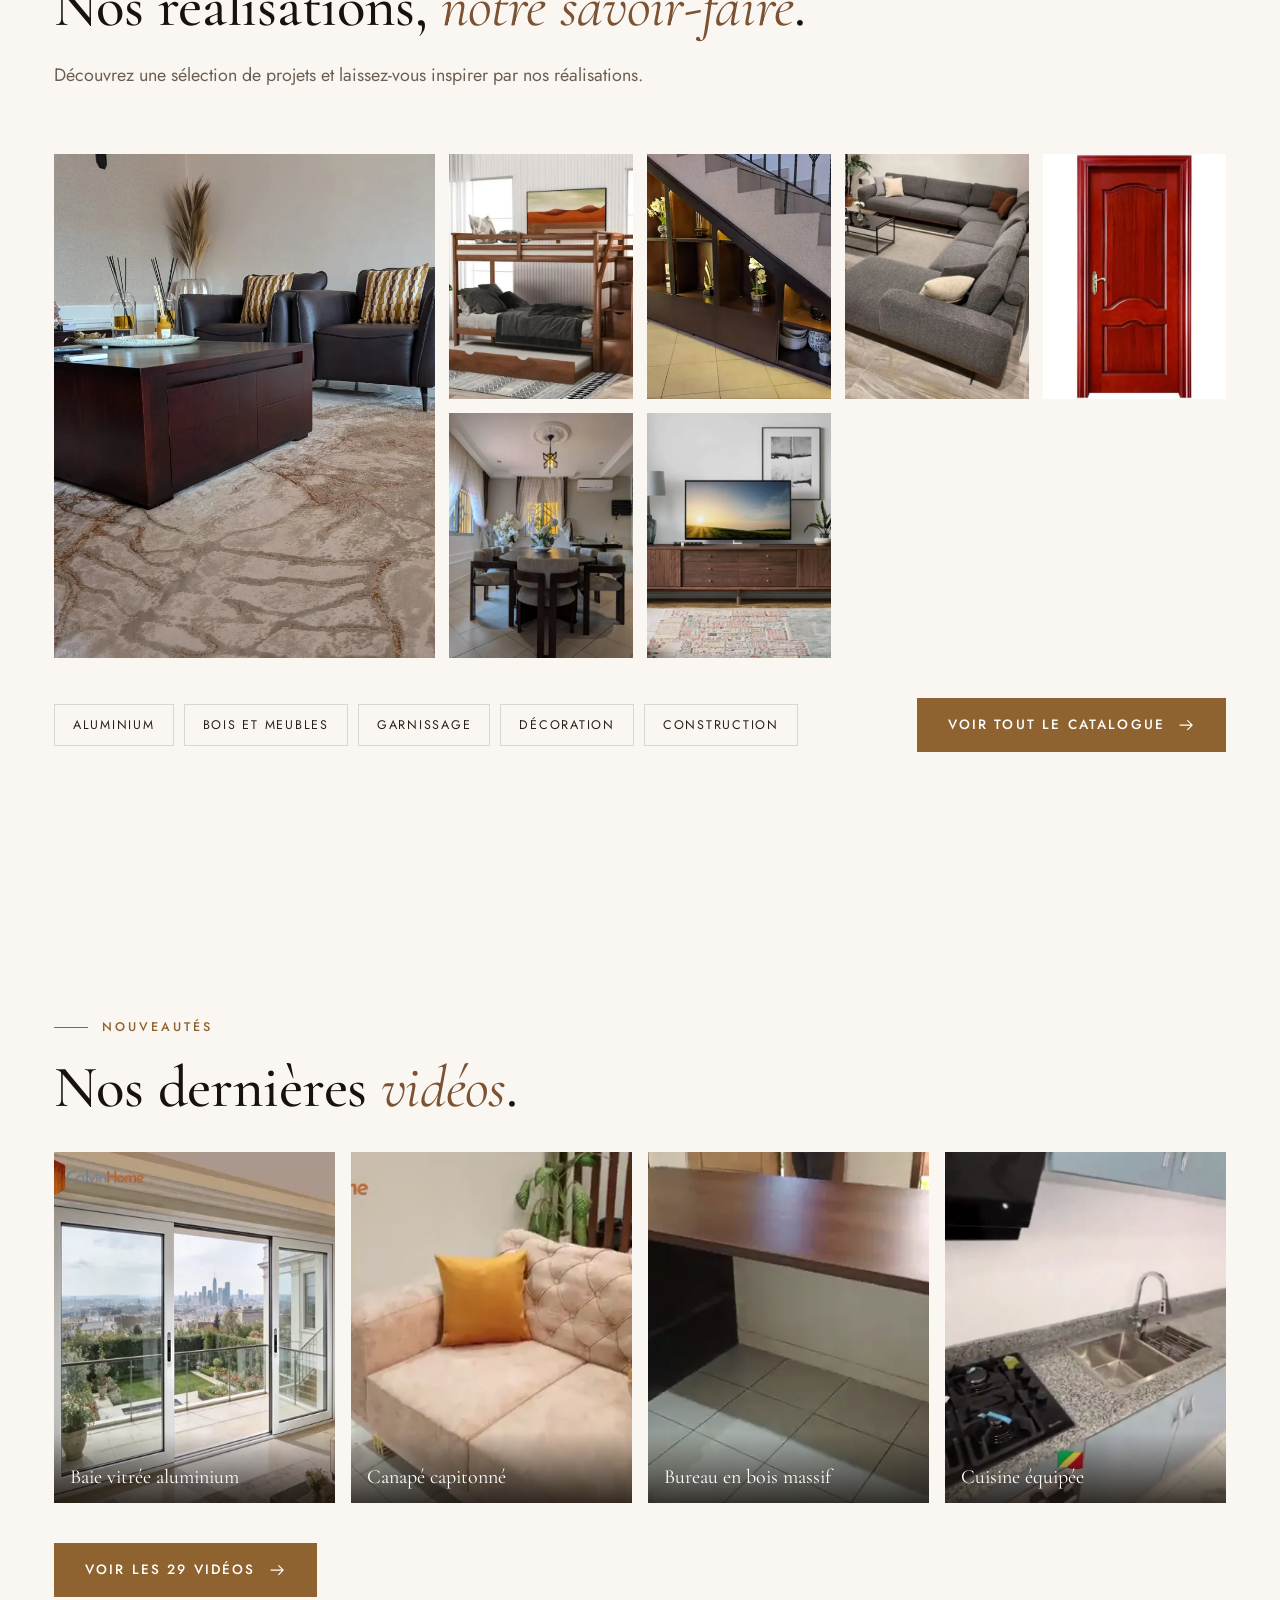
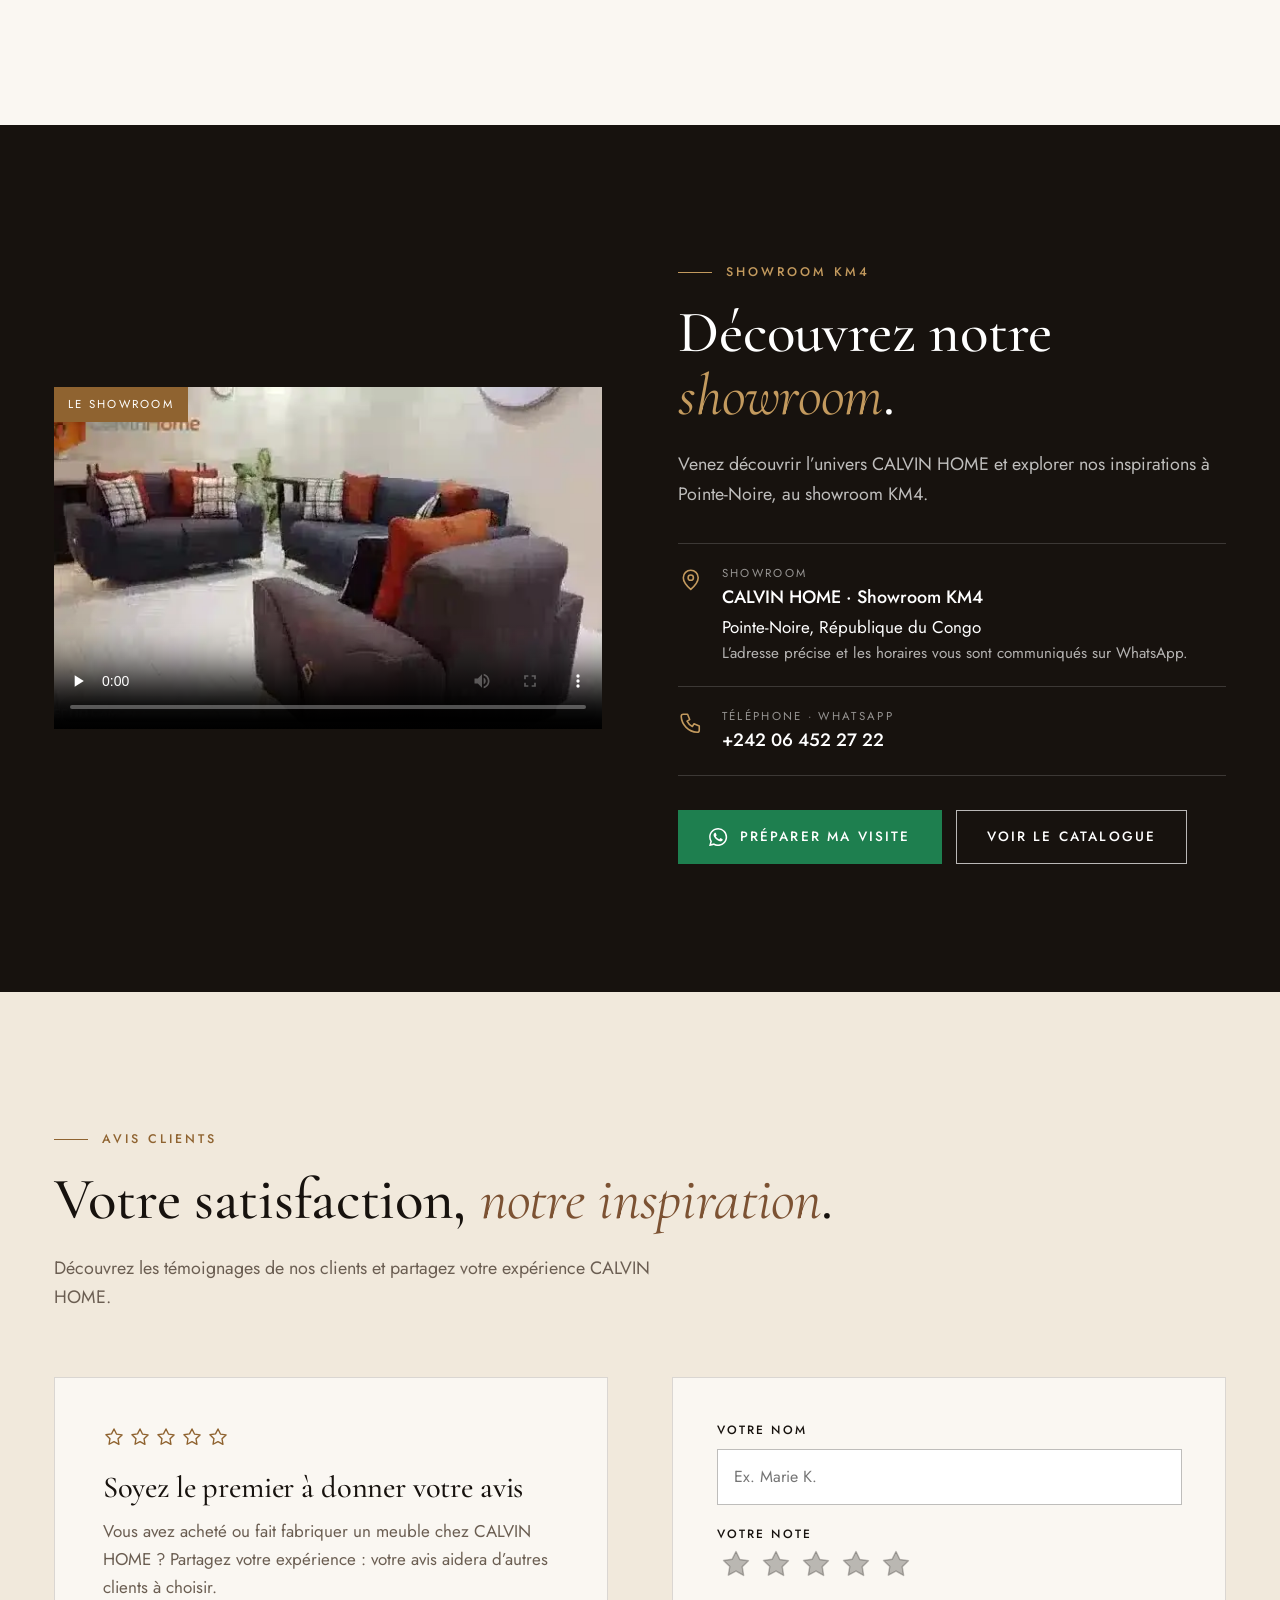
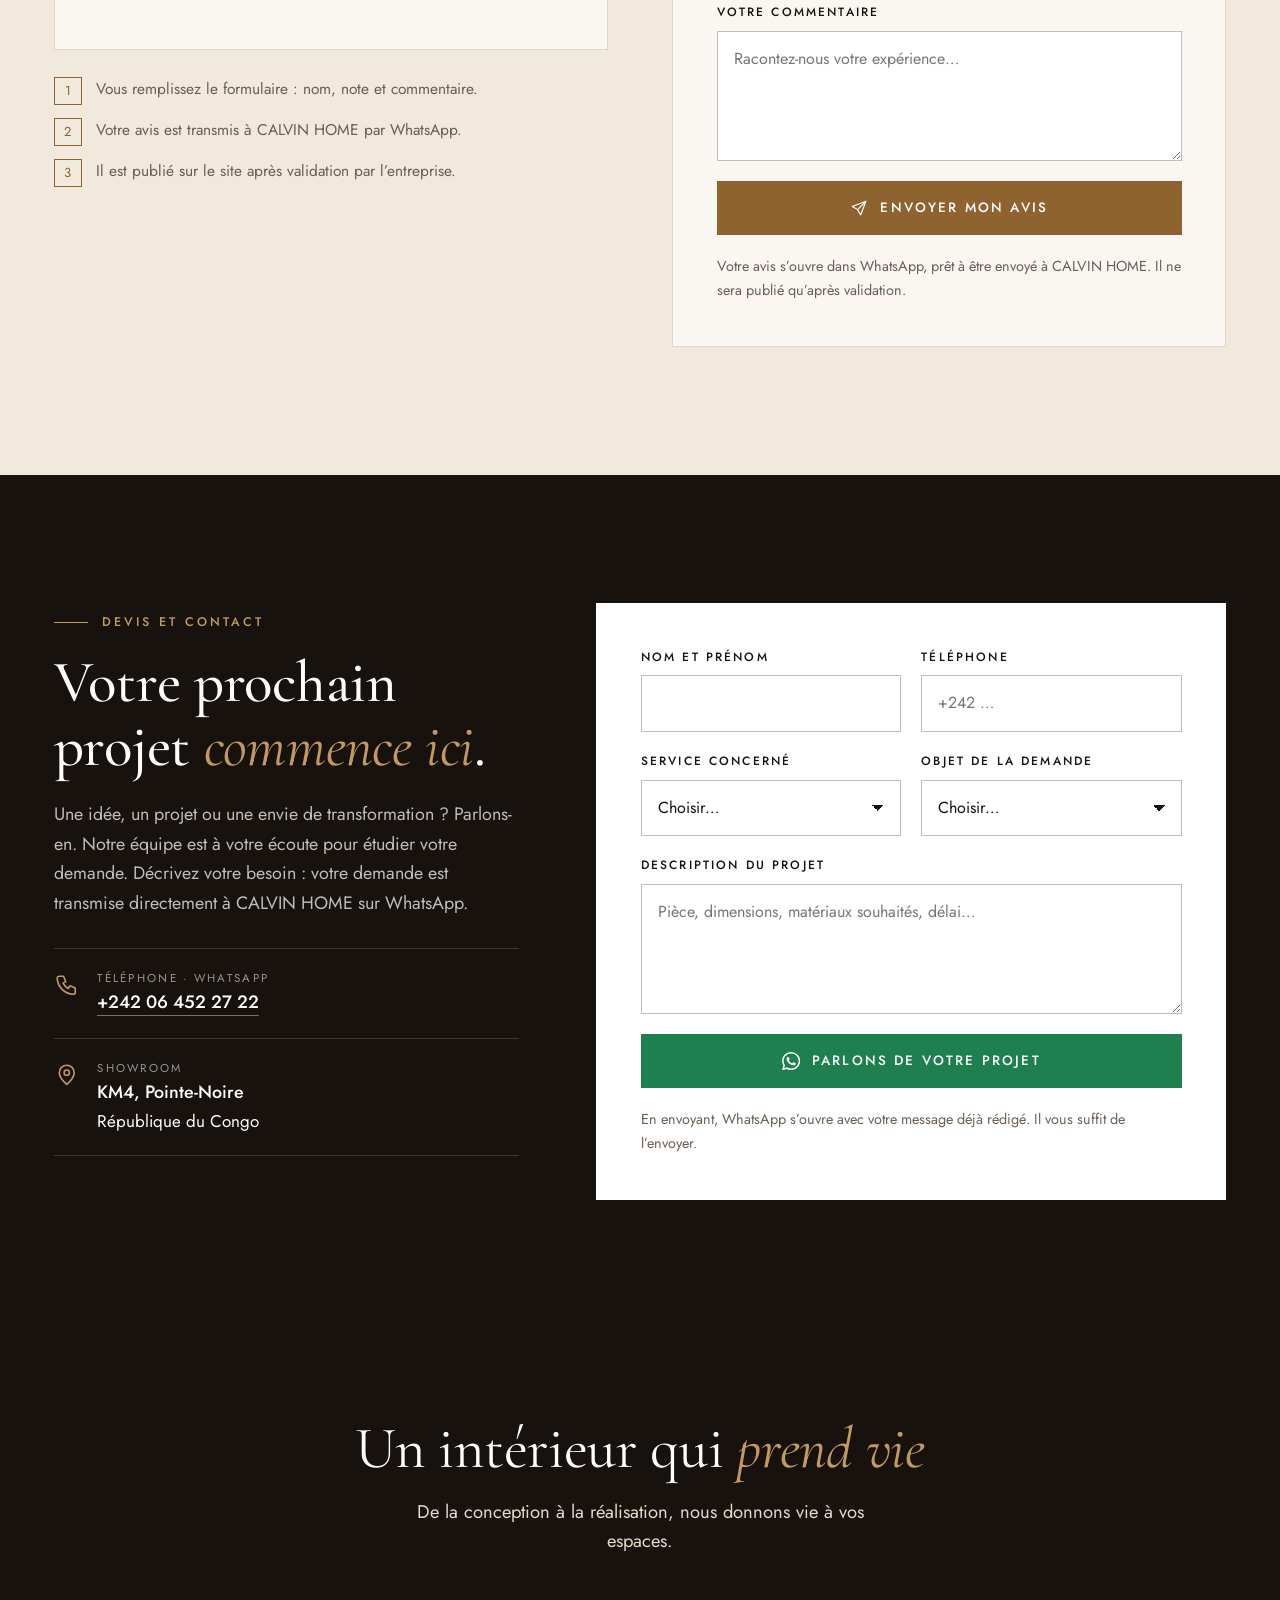
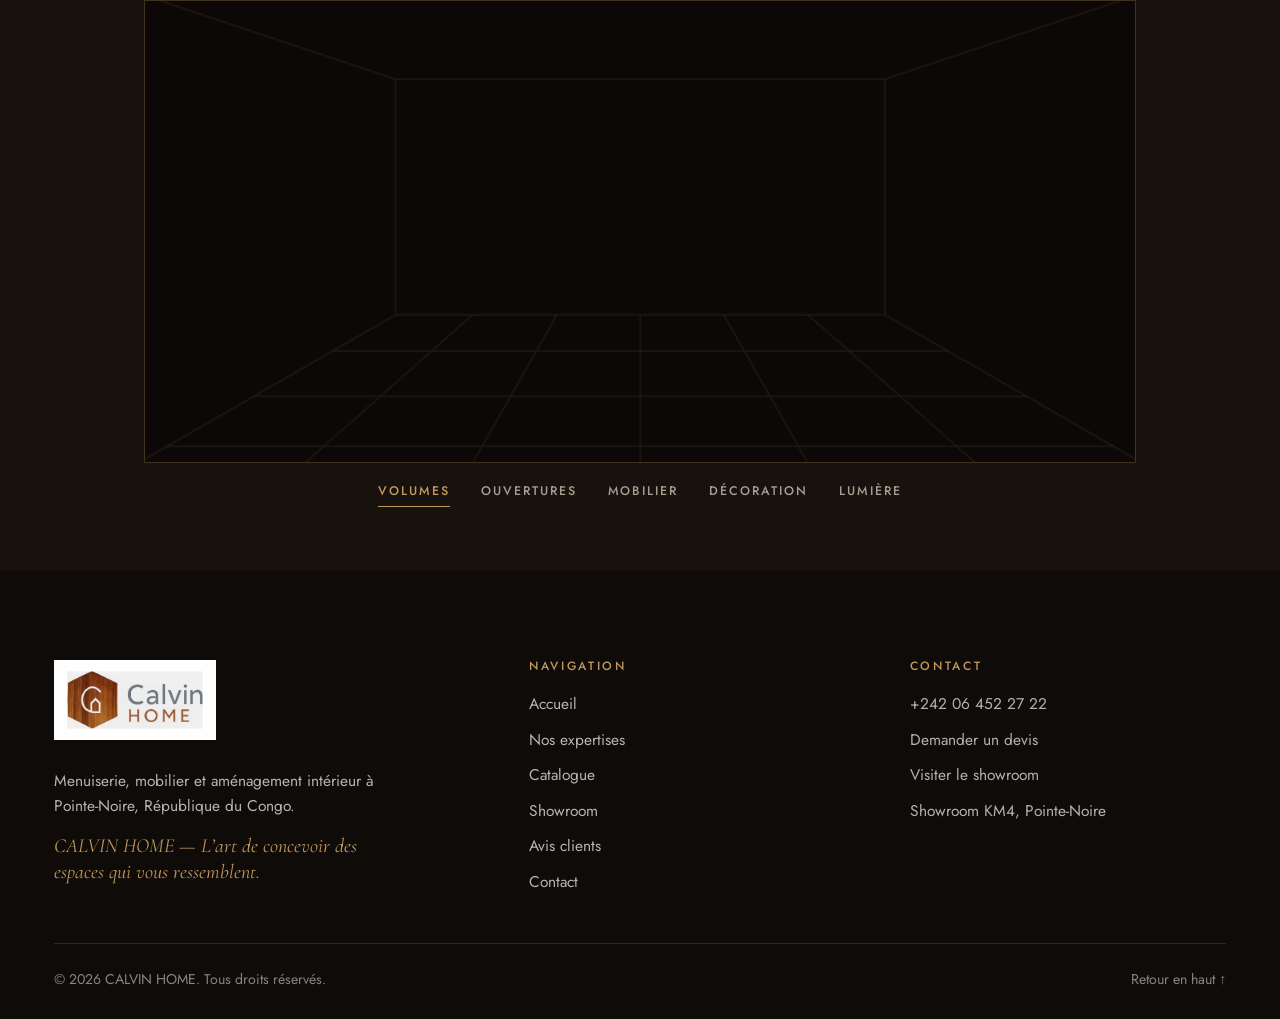
==== commit 751e4abe: "fix(scroll): une actualisation ramène toujours en haut de la page Cause : le navigateur restaurait l" ====
--- a/index.html
+++ b/index.html
@@ -19,6 +19,7 @@
 <link rel="preload" href="assets/fonts/cormorant-garamond-latin-500-normal.woff2" as="font" type="font/woff2" crossorigin>
 <link rel="stylesheet" href="css/style.css">
 <script>document.documentElement.className+=' js'</script>
+<script src="js/scroll.js"></script>
 </head>
 <body id="top">
 <a class="skip" href="#main">Aller au contenu</a>
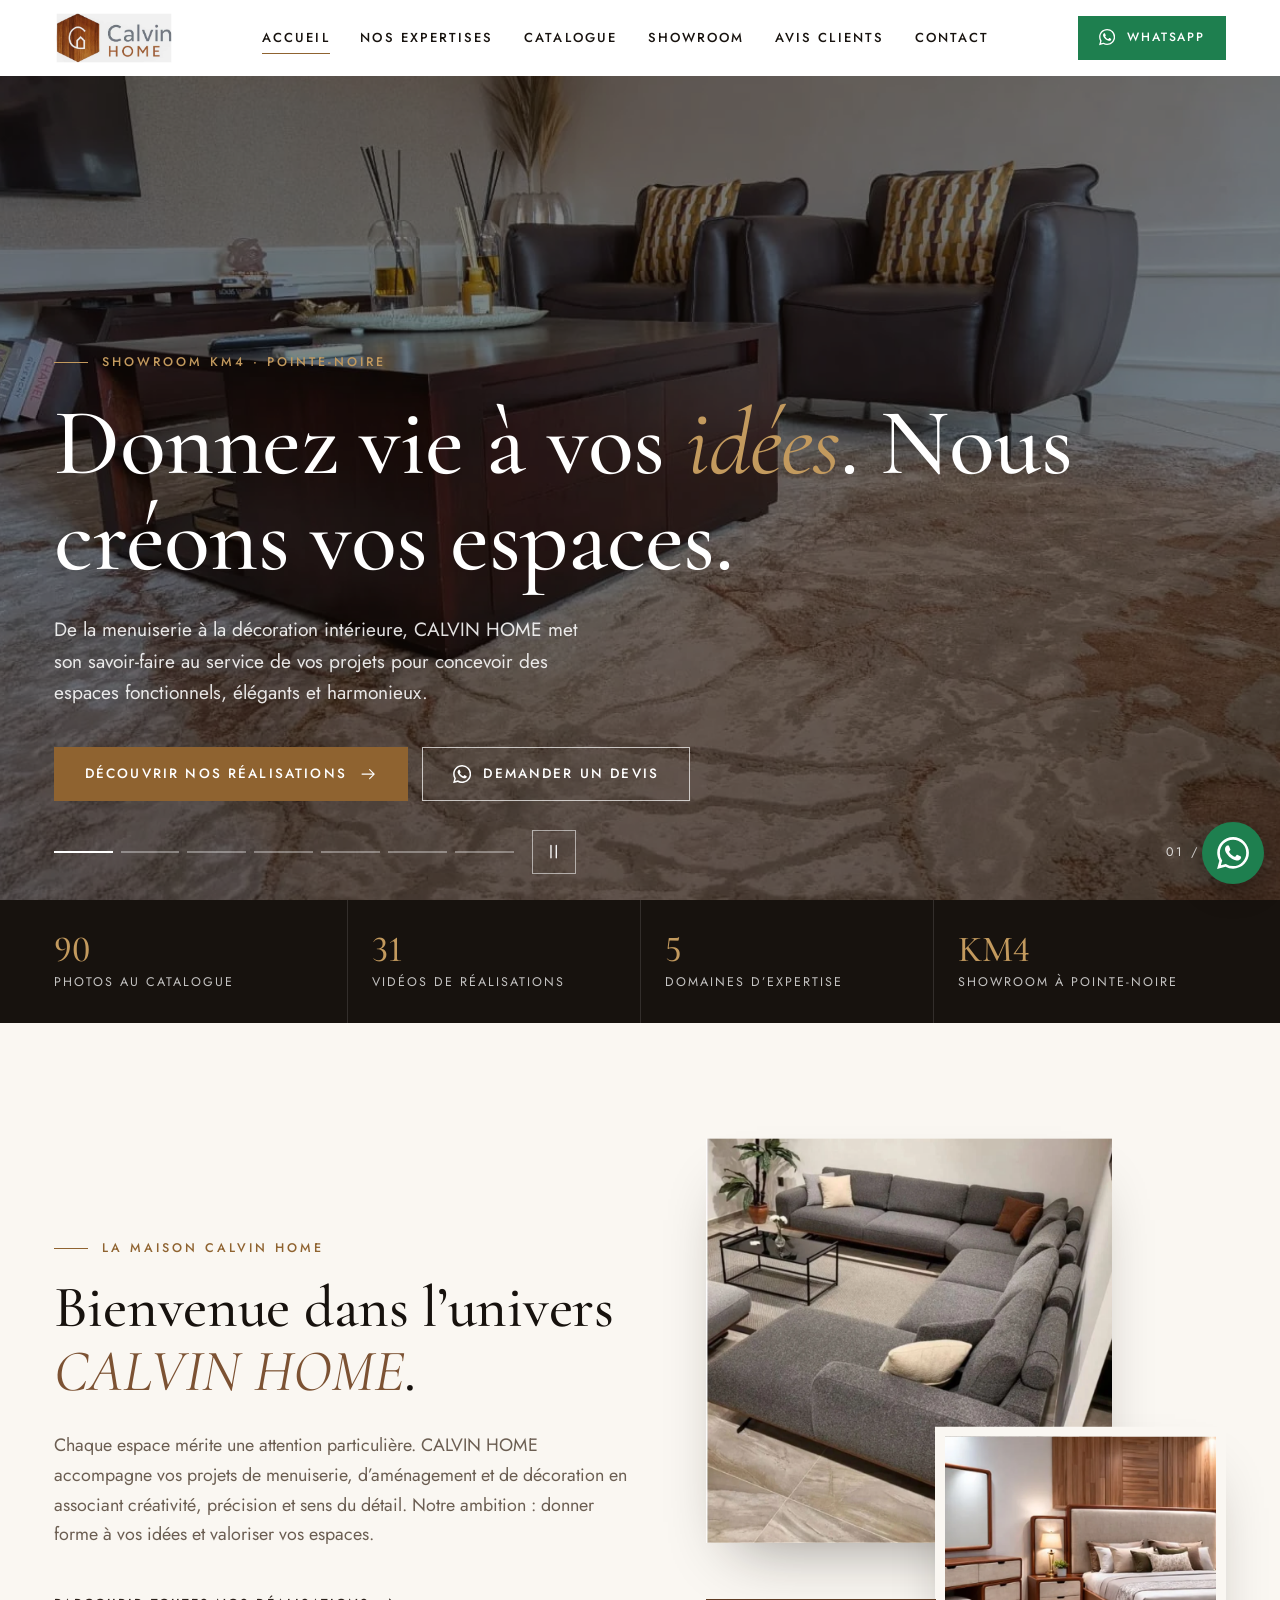
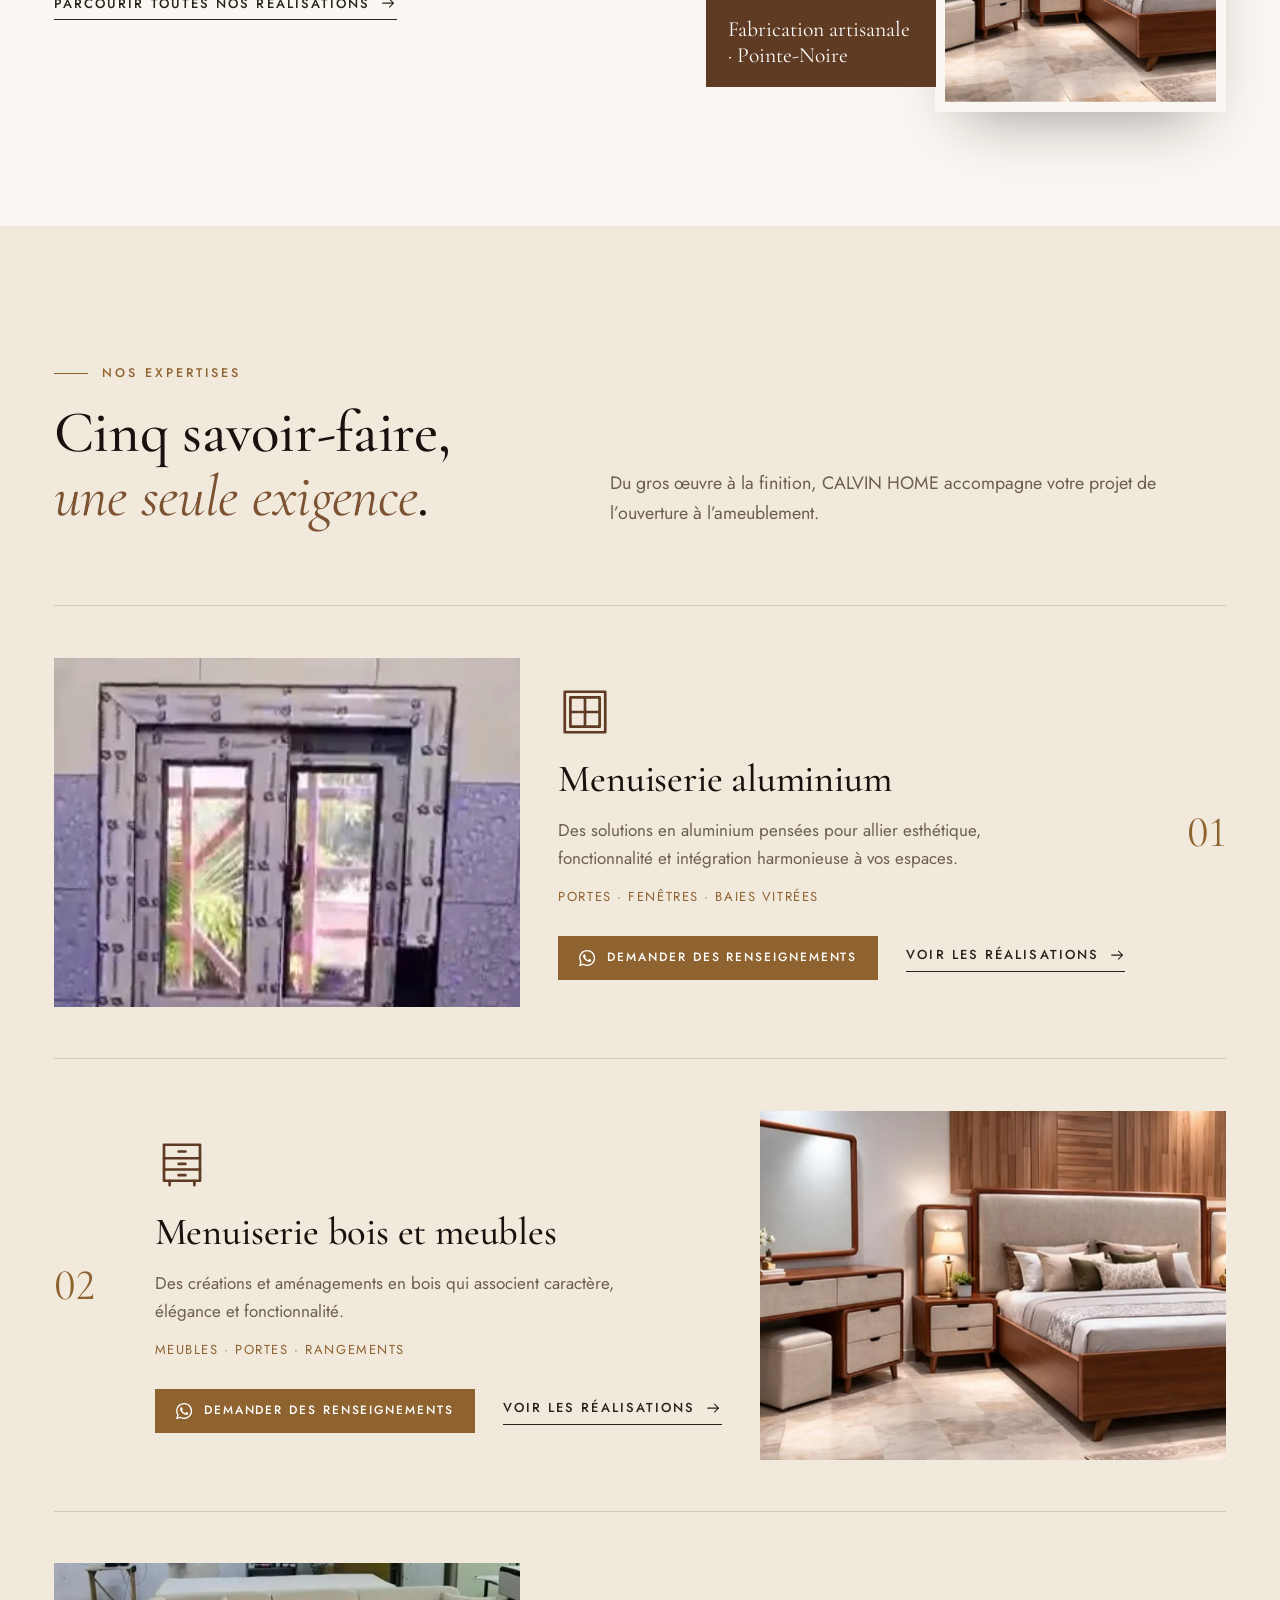
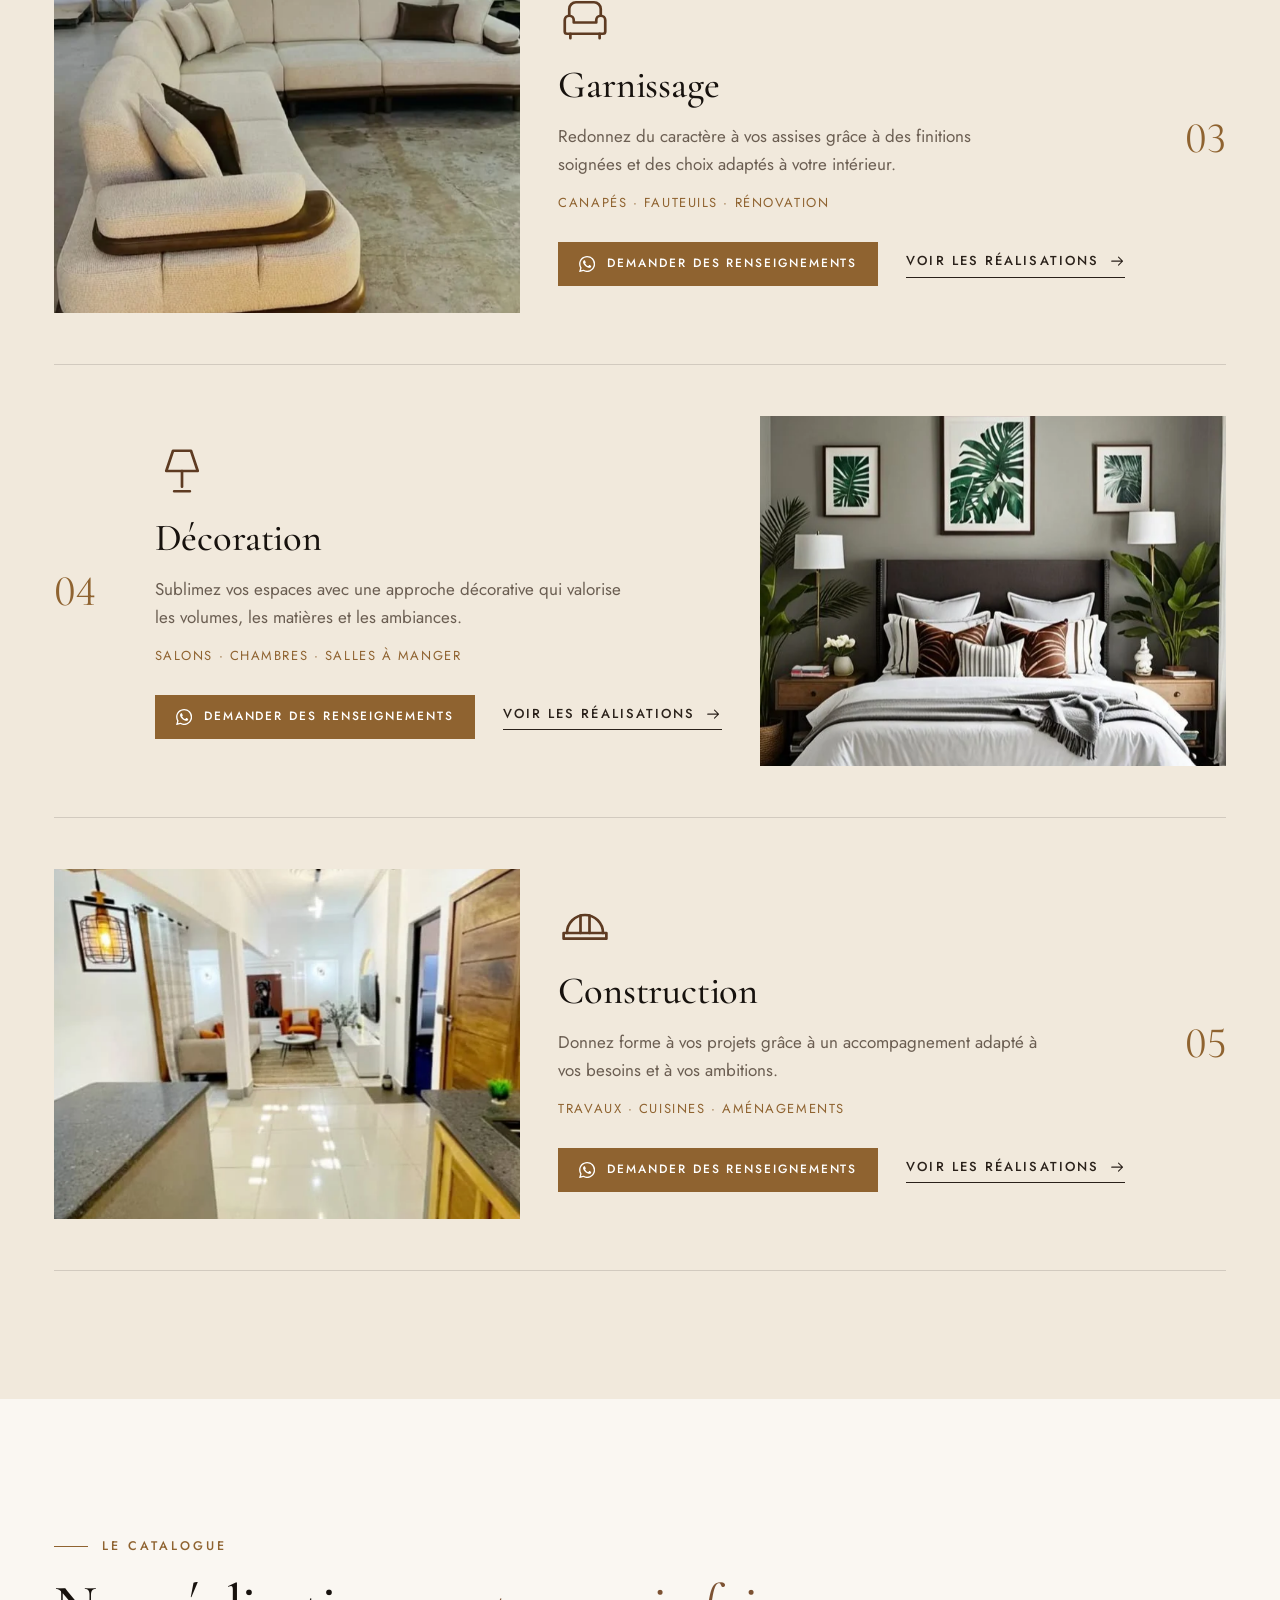
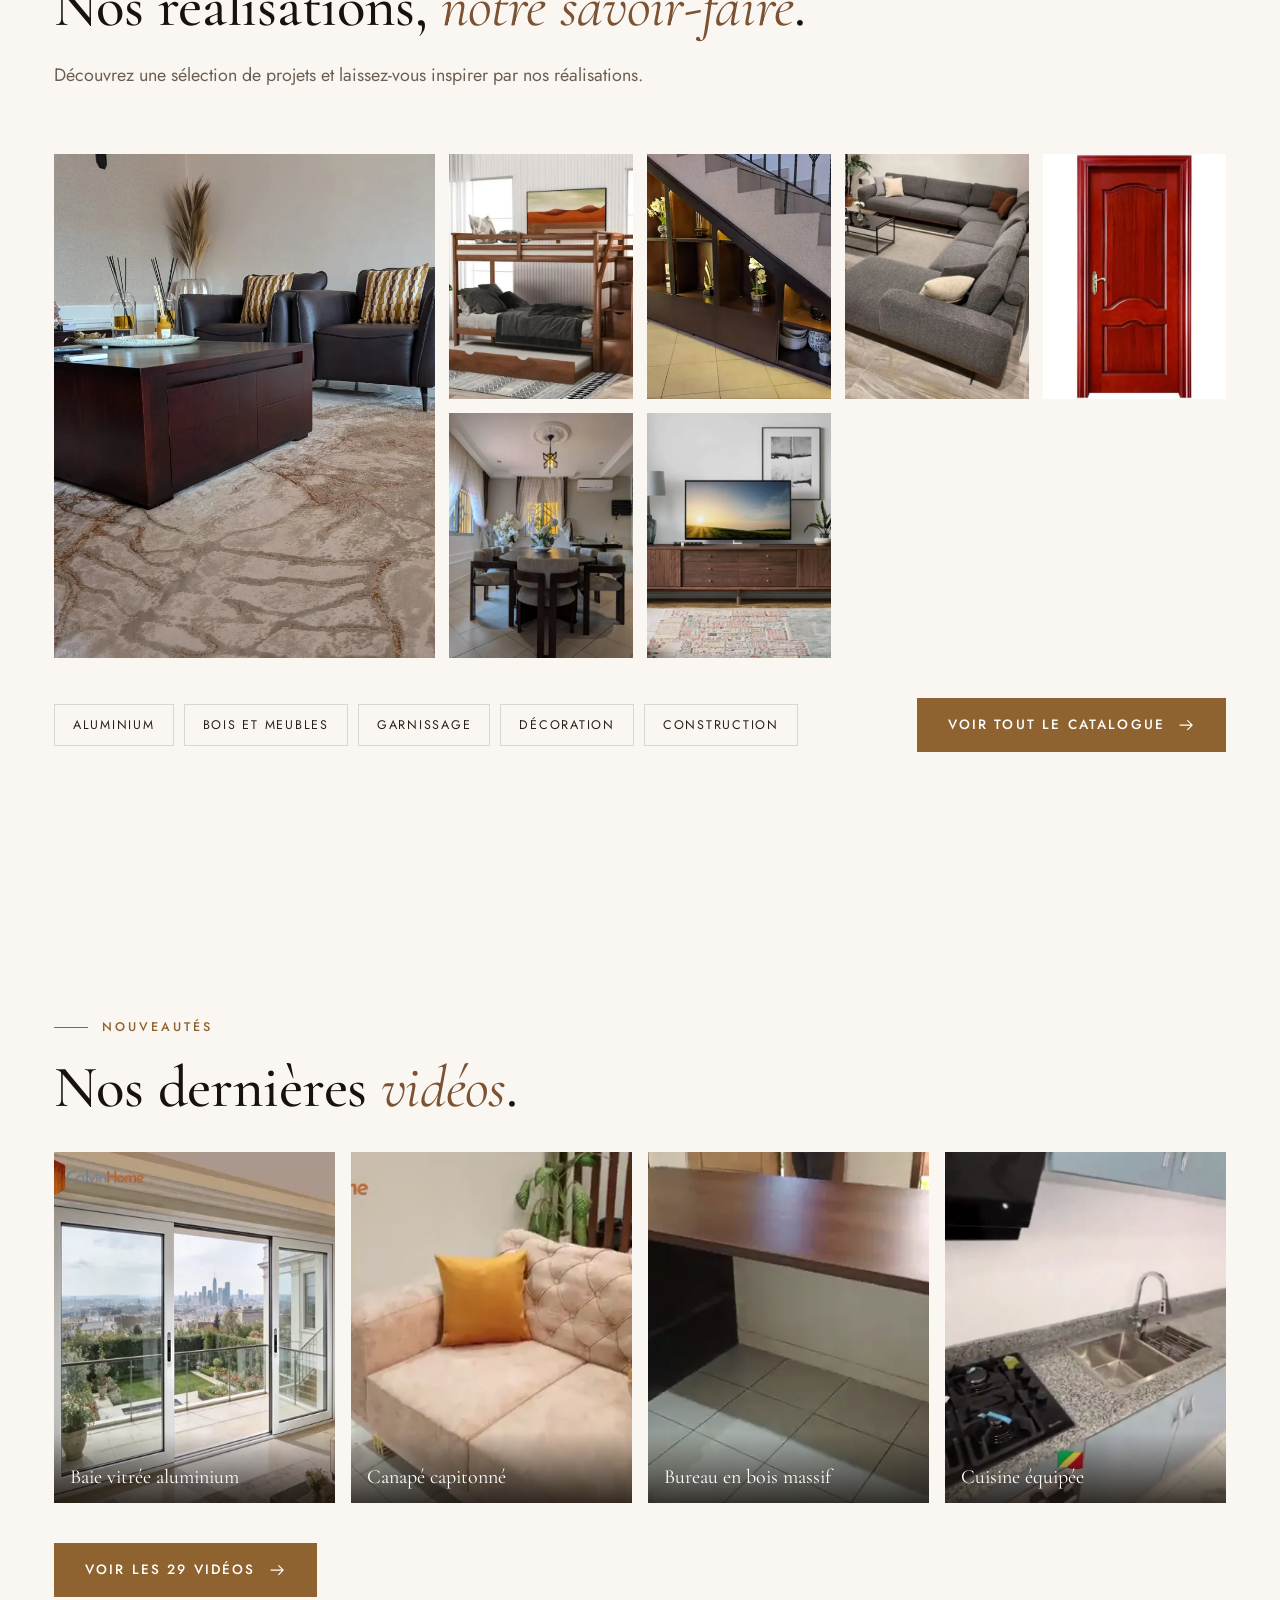
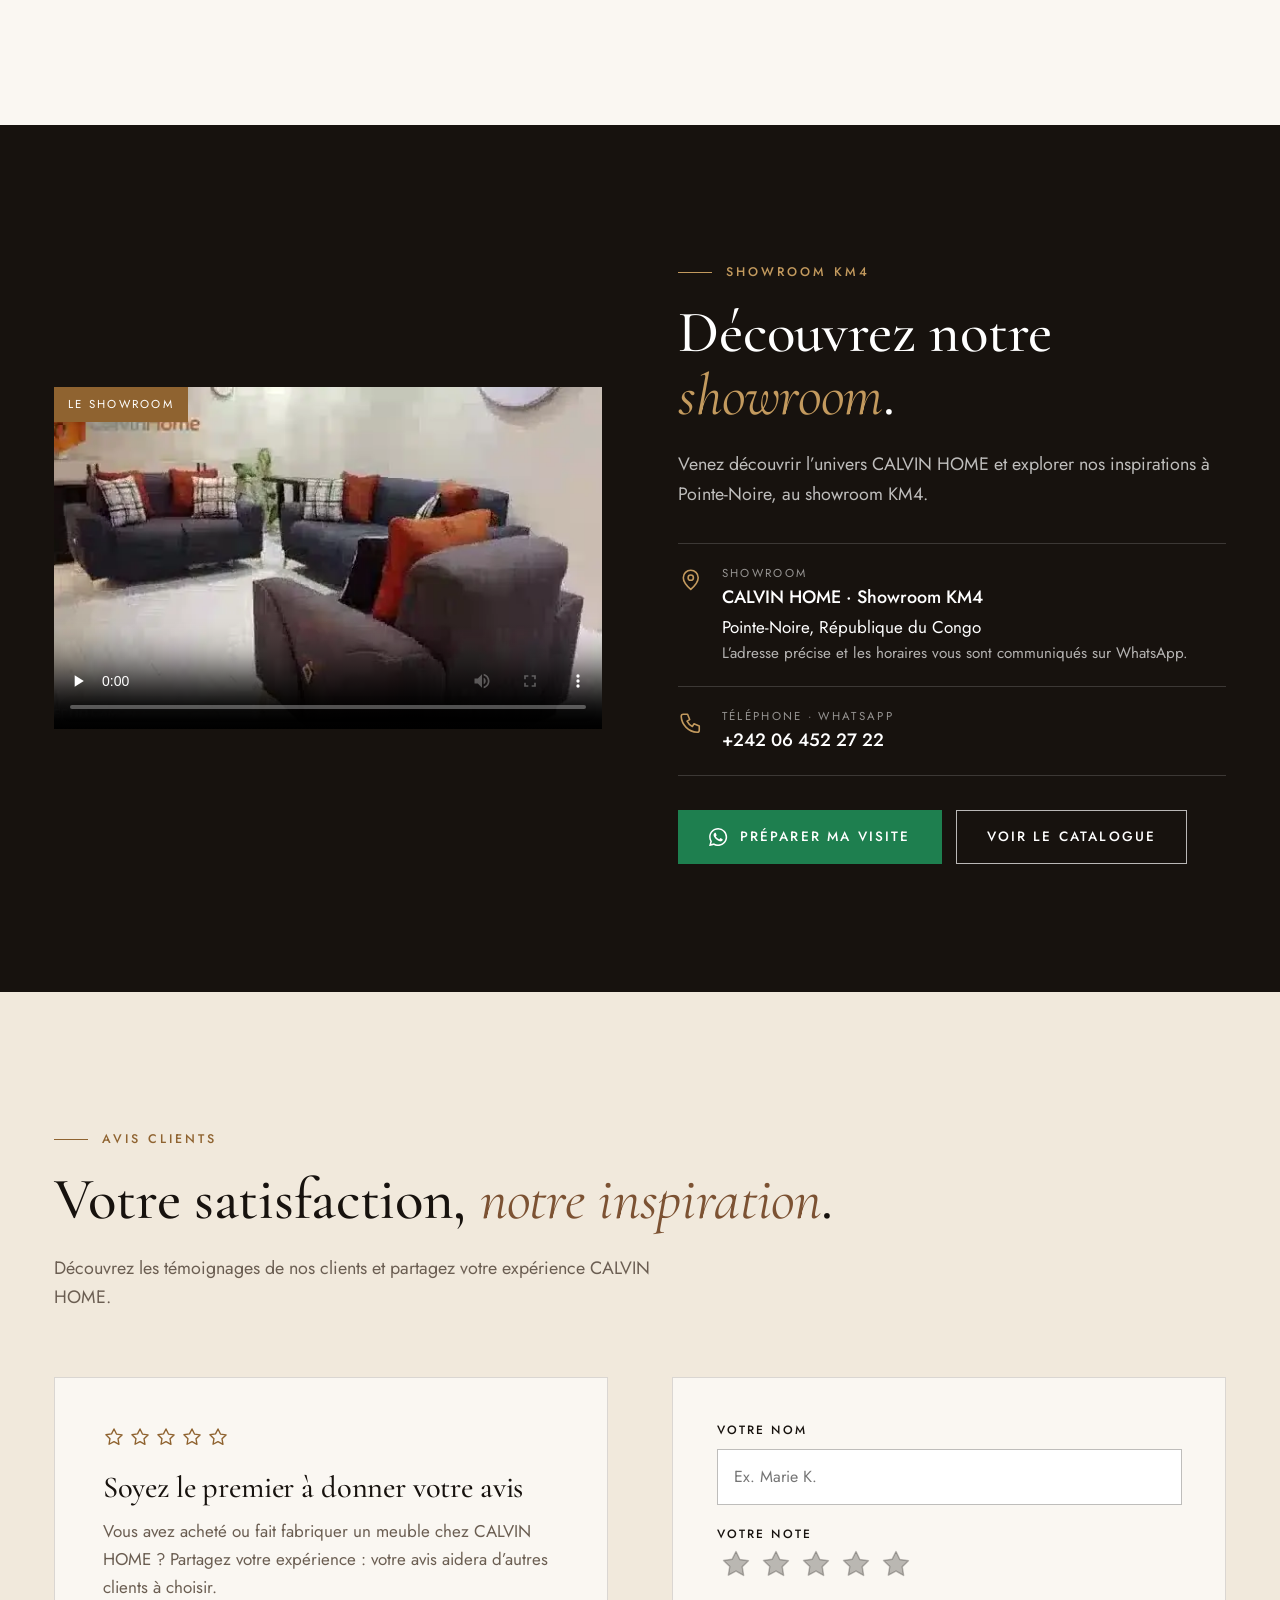
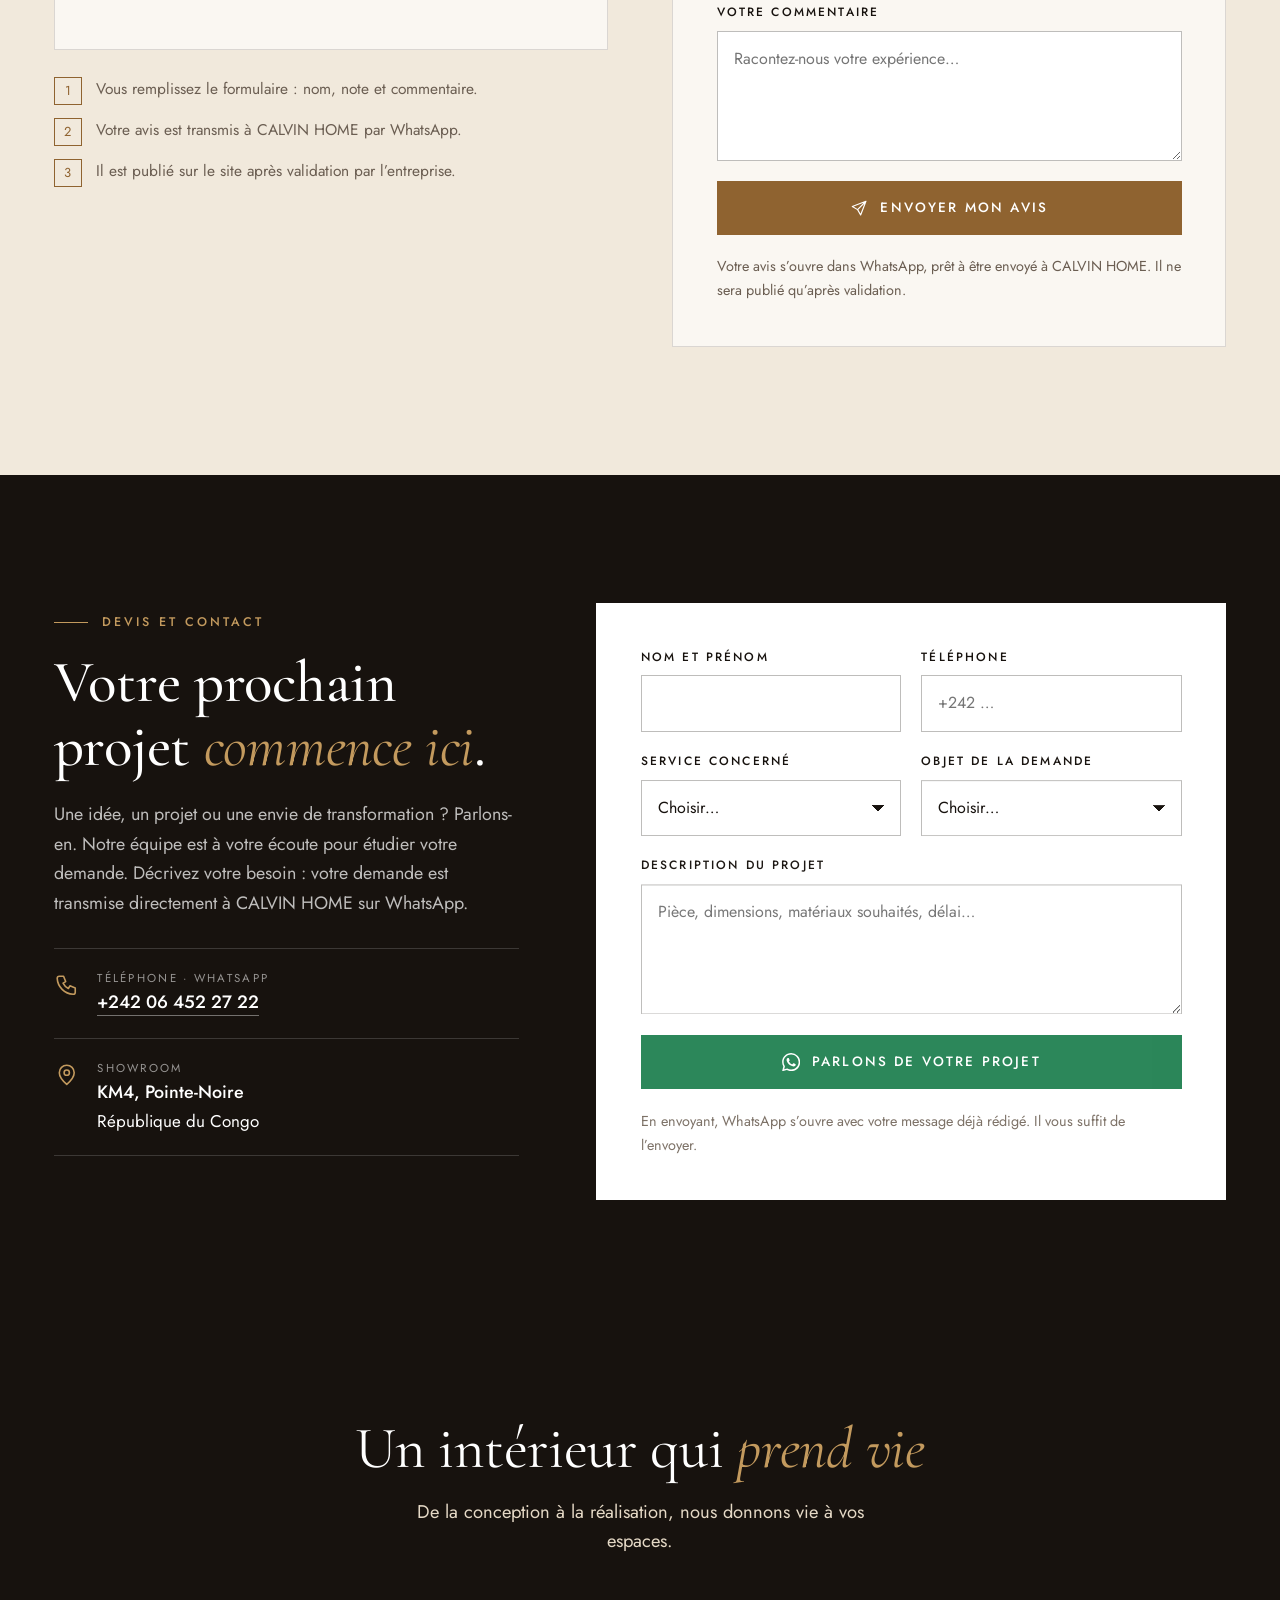
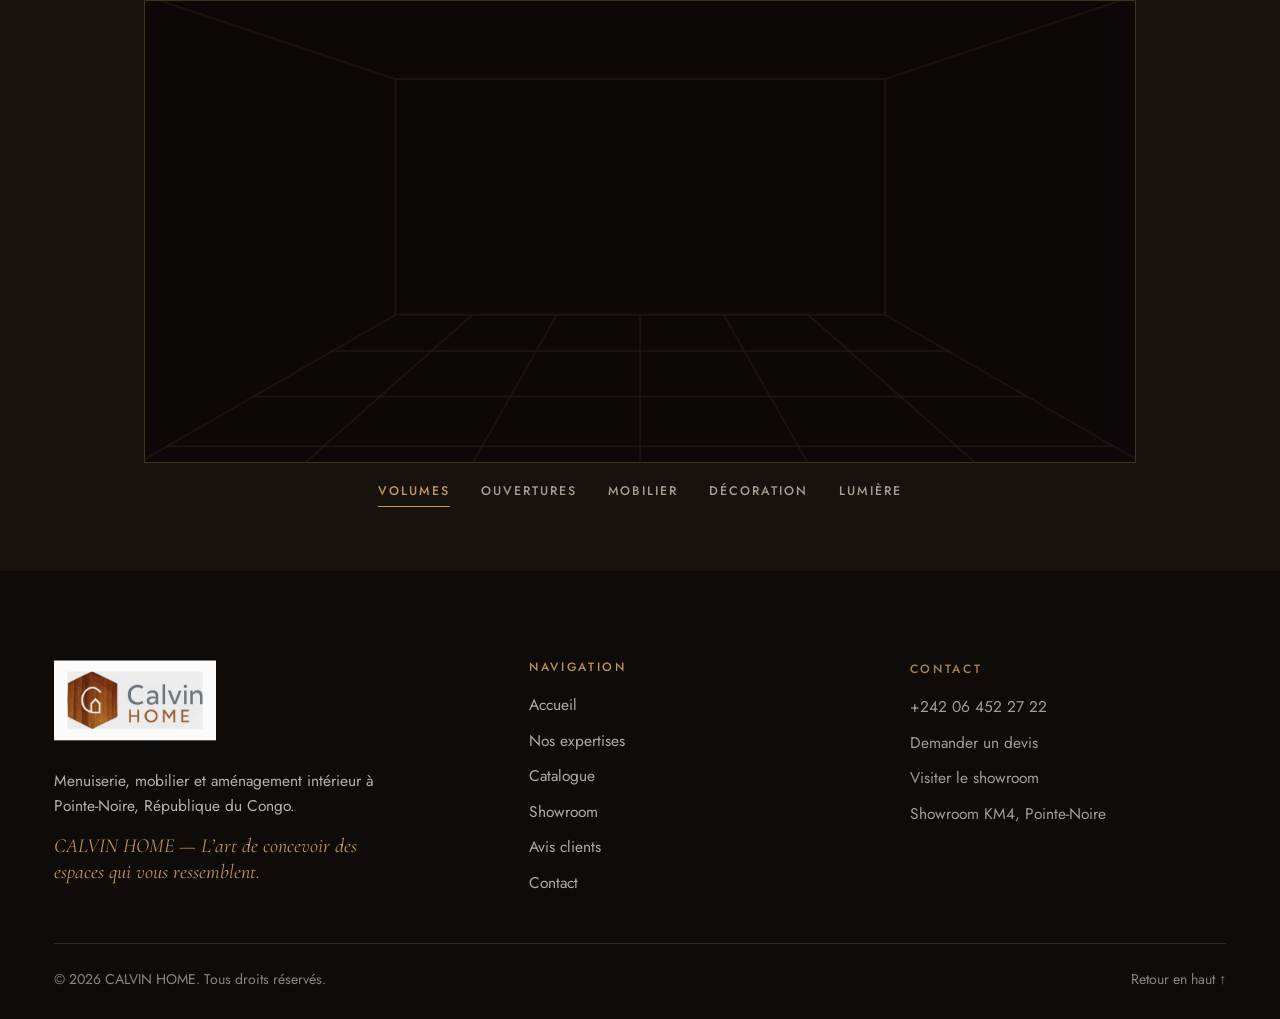
==== commit 7f35a466: "feat(catalogue): intégration du pack médias (38 photos, 2 vidéos) - 38 photos (WebP + miniatures 640" ====
--- a/index.html
+++ b/index.html
@@ -73,8 +73,8 @@
 <!-- ============ CHIFFRES ============ -->
 <div class="strip">
   <div class="wrap">
-    <div class="it"><b id="nPhotos">52</b><span>Photos au catalogue</span></div>
-    <div class="it"><b id="nVideos">29</b><span>Vidéos de réalisations</span></div>
+    <div class="it"><b id="nPhotos">90</b><span>Photos au catalogue</span></div>
+    <div class="it"><b id="nVideos">31</b><span>Vidéos de réalisations</span></div>
     <div class="it"><b>5</b><span>Domaines d’expertise</span></div>
     <div class="it"><b>KM4</b><span>Showroom à Pointe-Noire</span></div>
   </div>
--- a/css/style.css
+++ b/css/style.css
@@ -409,6 +409,7 @@
 .search input{width:100%;min-height:46px;padding:0 16px;border:1px solid var(--line);background:#fff;font:inherit;font-size:15px;color:var(--ink);border-radius:0}
 .search input:focus{outline:2px solid var(--bronze);outline-offset:1px}
 .card .new{position:absolute;right:10px;top:10px;background:var(--bronze);color:#fff;font-size:10.5px;letter-spacing:.16em;text-transform:uppercase;padding:5px 9px;z-index:2}
+.card .new.mod{background:rgba(23,18,14,.78)}
 
 /* ---------- Nouvelles vidéos (accueil) ---------- */
 .newvids{background:var(--ivory)}
